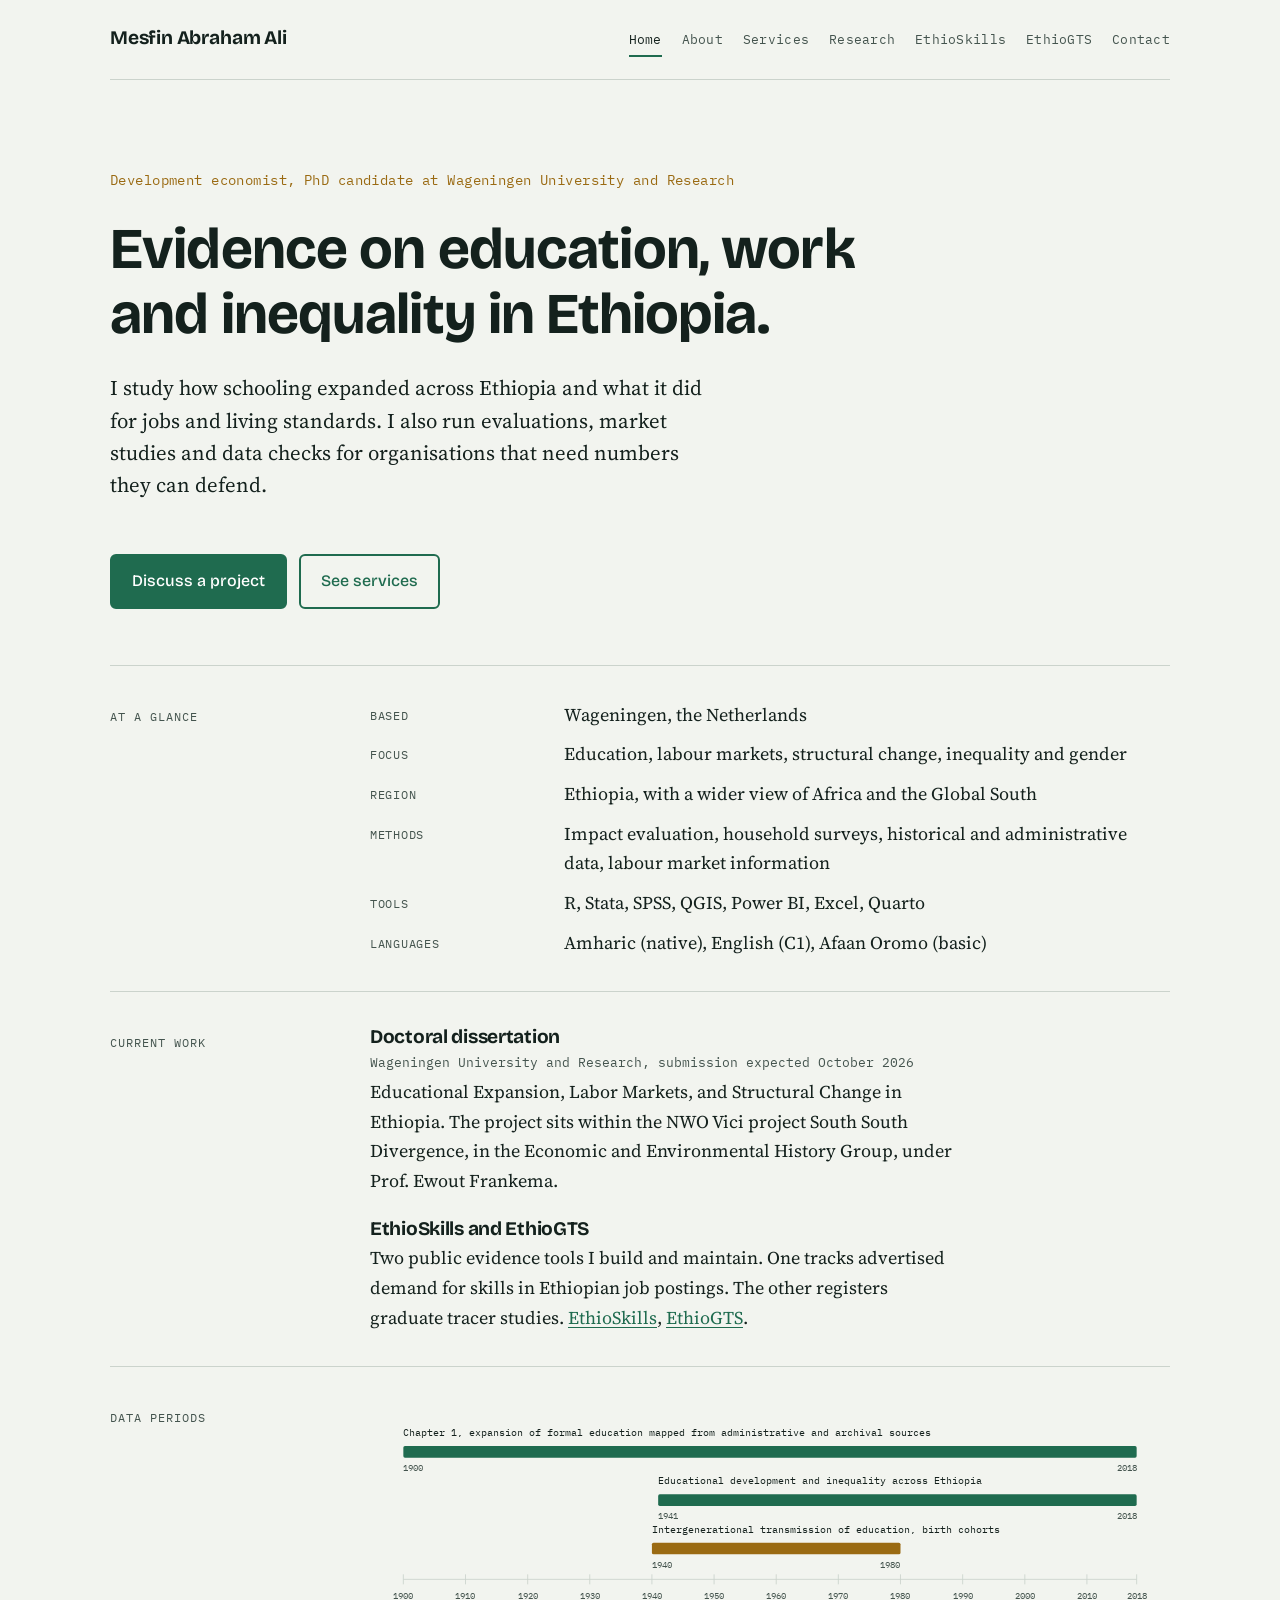
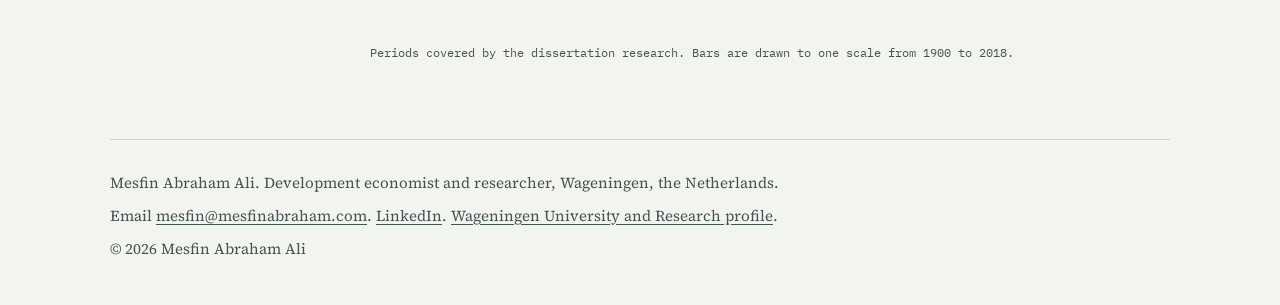
==== index.html @ f82c8177 "Add files via upload" ====
<!doctype html><html lang="en"><head><meta charset="utf-8"><meta name="viewport" content="width=device-width, initial-scale=1"><title>Mesfin Abraham Ali, development economist</title><meta name="description" content="Development economist and PhD candidate at Wageningen University and Research. Research and consultancy on education, labour markets, inequality and gender in Ethiopia and the wider Global South."><link rel="canonical" href="https://mesfinabraham.com/"><meta property="og:type" content="website"><meta property="og:title" content="Mesfin Abraham Ali, development economist"><meta property="og:description" content="Development economist and PhD candidate at Wageningen University and Research. Research and consultancy on education, labour markets, inequality and gender in Ethiopia and the wider Global South."><meta property="og:url" content="https://mesfinabraham.com/"><meta name="theme-color" content="#1F6B4F"><link rel="icon" href="data:image/svg+xml,%3Csvg xmlns='http://www.w3.org/2000/svg' viewBox='0 0 64 64'%3E%3Crect width='64' height='64' rx='12' fill='%231F6B4F'/%3E%3Ctext x='32' y='42' font-family='Georgia,serif' font-size='30' font-weight='700' text-anchor='middle' fill='white'%3EMA%3C/text%3E%3C/svg%3E"><link rel="preconnect" href="https://fonts.googleapis.com"><link rel="preconnect" href="https://fonts.gstatic.com" crossorigin><link rel="stylesheet" href="https://fonts.googleapis.com/css2?family=Bricolage+Grotesque:opsz,wght@12..96,500;12..96,700&family=IBM+Plex+Mono:wght@400;500&family=Source+Serif+4:ital,opsz,wght@0,8..60,400;0,8..60,600;1,8..60,400&display=swap"><link rel="stylesheet" href="styles.css"><script type="application/ld+json">{
"@context": "https://schema.org",
"@type": "Person",
"name": "Mesfin Abraham Ali",
"url": "https://mesfinabraham.com",
"email": "mesfin@mesfinabraham.com",
"jobTitle": "Development economist and researcher",
"affiliation": {
"@type": "CollegeOrUniversity",
"name": "Wageningen University and Research"
},
"knowsAbout": [
"Development economics",
"Economic history",
"Education policy",
"Labour markets",
"Inequality",
"Ethiopia"
],
"knowsLanguage": [
"Amharic",
"English",
"Afaan Oromo"
],
"sameAs": [
"https://www.linkedin.com/in/mesfin-abraham-2517b553",
"https://www.wur.nl/en/persons/ma-mesfin-ali-ma"
]
}</script></head><body><a class="skip" href="#main">Skip to content</a><div class="wrap"><header class="site"><a class="brand" href="index.html">Mesfin Abraham Ali</a><nav class="main" aria-label="Main"><a href="index.html" aria-current="page">Home</a><a href="about.html">About</a><a href="services.html">Services</a><a href="research.html">Research</a><a href="ethioskills.html">EthioSkills</a><a href="ethiogts.html">EthioGTS</a><a href="contact.html">Contact</a></nav></header><main id="main"><section class="hero"><div class="role">Development economist, PhD candidate at Wageningen University and Research</div>
<h1>Evidence on education, work and inequality in Ethiopia.</h1>
<p class="lead">I study how schooling expanded across Ethiopia and what it did for jobs and living standards. I also run evaluations, market studies and data checks for organisations that need numbers they can defend.</p>
<div class="actions"><a class="btn primary" href="mailto:mesfin@mesfinabraham.com">Discuss a project</a><a class="btn ghost" href="services.html">See services</a></div></section>
<section class="row"><div class="label">At a glance</div><div class="stack"><dl class="facts"><dt>Based</dt><dd>Wageningen, the Netherlands</dd><dt>Focus</dt><dd>Education, labour markets, structural change, inequality and gender</dd><dt>Region</dt><dd>Ethiopia, with a wider view of Africa and the Global South</dd><dt>Methods</dt><dd>Impact evaluation, household surveys, historical and administrative data, labour market information</dd><dt>Tools</dt><dd>R, Stata, SPSS, QGIS, Power BI, Excel, Quarto</dd><dt>Languages</dt><dd>Amharic (native), English (C1), Afaan Oromo (basic)</dd></dl></div></section>
<section class="row"><div class="label">Current work</div><div class="stack"><div class="item"><h3>Doctoral dissertation</h3><div class="meta">Wageningen University and Research, submission expected October 2026</div><p>Educational Expansion, Labor Markets, and Structural Change in Ethiopia. The project sits within the NWO Vici project South South Divergence, in the Economic and Environmental History Group, under Prof. Ewout Frankema.</p></div>
<div class="item"><h3>EthioSkills and EthioGTS</h3><p>Two public evidence tools I build and maintain. One tracks advertised demand for skills in Ethiopian job postings. The other registers graduate tracer studies. <a href="ethioskills.html">EthioSkills</a>, <a href="ethiogts.html">EthioGTS</a>.</p></div></div></section>
<section class="row"><div class="label">Data periods</div><div class="stack"><div class="tl-wrap"><svg class="timeline" viewBox="0 0 960 250" role="img" aria-labelledby="tl-t tl-d"><title id="tl-t">Periods covered by the dissertation research, 1900 to 2018</title><desc id="tl-d">Three horizontal bars on a scale from 1900 to 2018. The first covers 1900 to 2018, the second 1941 to 2018 and the third birth cohorts from 1940 to 1980.</desc><text class="cap" x="40.0" y="42">Chapter 1, expansion of formal education mapped from administrative and archival sources</text><rect class="bar" x="40.0" y="54" width="880.0" height="14" rx="2"/><text x="40.0" y="84">1900</text><text x="920.0" y="84" text-anchor="end">2018</text><text class="cap" x="345.8" y="100">Educational development and inequality across Ethiopia</text><rect class="bar" x="345.8" y="112" width="574.2" height="14" rx="2"/><text x="345.8" y="142">1941</text><text x="920.0" y="142" text-anchor="end">2018</text><text class="cap" x="338.3" y="158">Intergenerational transmission of education, birth cohorts</text><rect class="bar2" x="338.3" y="170" width="298.3" height="14" rx="2"/><text x="338.3" y="200">1940</text><text x="636.6" y="200" text-anchor="end">1980</text><line class="axis" x1="40" y1="214" x2="920" y2="214"/><line class="axis" x1="40.0" y1="208" x2="40.0" y2="220"/><text x="40.0" y="238" text-anchor="middle">1900</text><line class="axis" x1="114.6" y1="208" x2="114.6" y2="220"/><text x="114.6" y="238" text-anchor="middle">1910</text><line class="axis" x1="189.2" y1="208" x2="189.2" y2="220"/><text x="189.2" y="238" text-anchor="middle">1920</text><line class="axis" x1="263.7" y1="208" x2="263.7" y2="220"/><text x="263.7" y="238" text-anchor="middle">1930</text><line class="axis" x1="338.3" y1="208" x2="338.3" y2="220"/><text x="338.3" y="238" text-anchor="middle">1940</text><line class="axis" x1="412.9" y1="208" x2="412.9" y2="220"/><text x="412.9" y="238" text-anchor="middle">1950</text><line class="axis" x1="487.5" y1="208" x2="487.5" y2="220"/><text x="487.5" y="238" text-anchor="middle">1960</text><line class="axis" x1="562.0" y1="208" x2="562.0" y2="220"/><text x="562.0" y="238" text-anchor="middle">1970</text><line class="axis" x1="636.6" y1="208" x2="636.6" y2="220"/><text x="636.6" y="238" text-anchor="middle">1980</text><line class="axis" x1="711.2" y1="208" x2="711.2" y2="220"/><text x="711.2" y="238" text-anchor="middle">1990</text><line class="axis" x1="785.8" y1="208" x2="785.8" y2="220"/><text x="785.8" y="238" text-anchor="middle">2000</text><line class="axis" x1="860.3" y1="208" x2="860.3" y2="220"/><text x="860.3" y="238" text-anchor="middle">2010</text><line class="axis" x1="920.0" y1="208" x2="920.0" y2="220"/><text x="920.0" y="238" text-anchor="middle">2018</text></svg></div><p class="figcap">Periods covered by the dissertation research. Bars are drawn to one scale from 1900 to 2018.</p></div></section>
</main><footer class="site"><div>Mesfin Abraham Ali. Development economist and researcher, Wageningen, the Netherlands.</div><div>Email <a href="mailto:mesfin@mesfinabraham.com">mesfin@mesfinabraham.com</a>. <a href="https://www.linkedin.com/in/mesfin-abraham-2517b553">LinkedIn</a>. <a href="https://www.wur.nl/en/persons/ma-mesfin-ali-ma">Wageningen University and Research profile</a>.</div><div>&copy; 2026 Mesfin Abraham Ali</div></footer></div></body></html>
---- styles.css ----
/* Layout concept, a left aligned ledger. Each section is a ruled row, a small mono label on the left and the content on the right.
   Palette, ink green on cool paper, with one ochre accent kept for figures. Type, Bricolage Grotesque for headings, Source Serif 4 for reading, IBM Plex Mono for labels. */
:root {
  --paper:#F2F4EF; --raised:#FFFFFF; --ink:#14211D; --ink-soft:#44544E; --rule:#CBD3CC;
  --accent:#1F6B4F; --accent-ink:#FFFFFF; --ochre:#9A6A12; --tint:#E3EAE3;
  --display:"Bricolage Grotesque","Segoe UI",system-ui,sans-serif;
  --body:"Source Serif 4",Georgia,"Times New Roman",serif;
  --mono:"IBM Plex Mono",ui-monospace,Menlo,Consolas,monospace;
}
@media (prefers-color-scheme: dark) { :root:not([data-theme="light"]) {
  --paper:#0F1916; --raised:#16231F; --ink:#E7EDE8; --ink-soft:#A8B7AF; --rule:#2B3B35;
  --accent:#6FCF9F; --accent-ink:#0F1916; --ochre:#E0A94A; --tint:#1B2A25; color-scheme: dark; } }
:root[data-theme="dark"] {
  --paper:#0F1916; --raised:#16231F; --ink:#E7EDE8; --ink-soft:#A8B7AF; --rule:#2B3B35;
  --accent:#6FCF9F; --accent-ink:#0F1916; --ochre:#E0A94A; --tint:#1B2A25; color-scheme: dark; }
* { box-sizing:border-box; }
html { scroll-behavior:smooth; }
body { margin:0; background:var(--paper); color:var(--ink); font-family:var(--body); font-size:1.125rem; line-height:1.65; padding-inline:clamp(16px,4vw,40px); }
a { color:var(--accent); text-underline-offset:3px; }
a:hover { text-decoration-thickness:2px; }
:focus-visible { outline:3px solid var(--ochre); outline-offset:3px; border-radius:2px; }
.wrap { max-width:1060px; margin-inline:auto; }
.skip { position:absolute; left:-9999px; top:8px; background:var(--accent); color:var(--accent-ink); padding:8px 12px; z-index:10; }
.skip:focus { left:8px; }
header.site { display:flex; flex-wrap:wrap; align-items:baseline; justify-content:space-between; gap:10px 28px; padding-block:22px; border-bottom:1px solid var(--rule); }
.brand { font-family:var(--display); font-weight:700; font-size:1.2rem; color:var(--ink); text-decoration:none; letter-spacing:-0.01em; }
nav.main { display:flex; flex-wrap:wrap; gap:6px 20px; font-family:var(--mono); font-size:.82rem; letter-spacing:.02em; }
nav.main a { color:var(--ink-soft); text-decoration:none; padding-block:4px; border-bottom:2px solid transparent; }
nav.main a:hover { color:var(--ink); border-bottom-color:var(--rule); }
nav.main a[aria-current="page"] { color:var(--ink); border-bottom-color:var(--accent); }
h1,h2,h3 { font-family:var(--display); line-height:1.12; letter-spacing:-0.015em; text-wrap:balance; margin:0; }
h1 { font-size:clamp(2.1rem,5.2vw,3.6rem); font-weight:700; }
h2 { font-size:clamp(1.5rem,3vw,2rem); font-weight:700; }
h3 { font-size:1.2rem; font-weight:700; }
p { margin:0 0 1em; max-width:66ch; }
.lead { font-size:1.3rem; line-height:1.55; color:var(--ink); max-width:60ch; }
.label { font-family:var(--mono); font-size:.78rem; letter-spacing:.08em; text-transform:uppercase; color:var(--ink-soft); }
.hero { padding-block:clamp(40px,8vw,88px) clamp(32px,6vw,56px); display:grid; gap:26px; }
.hero .role { font-family:var(--mono); font-size:.9rem; color:var(--ochre); letter-spacing:.03em; }
.actions { display:flex; flex-wrap:wrap; gap:12px; margin-top:6px; }
.btn { display:inline-block; font-family:var(--display); font-weight:500; font-size:1rem; padding:12px 20px; border-radius:6px; text-decoration:none; border:2px solid var(--accent); }
.btn.primary { background:var(--accent); color:var(--accent-ink); }
.btn.ghost { color:var(--accent); background:transparent; }
.btn:hover { filter:brightness(1.08); }
.row { display:grid; grid-template-columns:minmax(0,220px) minmax(0,1fr); gap:12px 40px; padding-block:34px; border-top:1px solid var(--rule); }
.row > .label { padding-top:6px; }
.row h2 { margin-bottom:14px; }
.stack { display:grid; gap:22px; min-width:0; }
.item { display:grid; gap:4px; min-width:0; }
.item h3 { margin:0; }
.item .meta { font-family:var(--mono); font-size:.8rem; color:var(--ink-soft); }
.item p { margin:0; }
.facts { display:grid; grid-template-columns:minmax(0,170px) minmax(0,1fr); gap:10px 24px; margin:0; }
.facts dt { font-family:var(--mono); font-size:.78rem; letter-spacing:.06em; text-transform:uppercase; color:var(--ink-soft); padding-top:5px; }
.facts dd { margin:0; }
.panel { background:var(--raised); border:1px solid var(--rule); border-radius:10px; padding:22px 24px; }
.figure { color:var(--ochre); font-family:var(--display); font-weight:700; }
.timeline { width:100%; min-width:640px; height:auto; display:block; }
.tl-wrap { overflow-x:auto; }
.timeline text { font-family:var(--mono); font-size:11px; fill:var(--ink-soft); }
.timeline .cap { fill:var(--ink); font-size:12px; }
.timeline .bar { fill:var(--accent); }
.timeline .bar2 { fill:var(--ochre); }
.timeline .axis { stroke:var(--rule); stroke-width:1; }
.figcap { font-family:var(--mono); font-size:.78rem; color:var(--ink-soft); margin-top:10px; max-width:none; }
ul.plain { margin:0 0 1em; padding-left:1.15em; max-width:66ch; }
ul.plain li { margin-bottom:.4em; }
.note { font-size:.98rem; color:var(--ink-soft); }
footer.site { margin-top:30px; padding-block:30px 44px; border-top:1px solid var(--rule); display:grid; gap:8px; font-size:.95rem; color:var(--ink-soft); }
footer.site a { color:var(--ink-soft); }
.table-scroll { overflow-x:auto; }
table { border-collapse:collapse; width:100%; font-size:1rem; }
th,td { text-align:left; padding:9px 12px 9px 0; border-bottom:1px solid var(--rule); vertical-align:top; }
th { font-family:var(--mono); font-size:.76rem; letter-spacing:.06em; text-transform:uppercase; color:var(--ink-soft); font-weight:500; }
@media (max-width:720px) {
  body { font-size:1.05rem; }
  .row { grid-template-columns:minmax(0,1fr); padding-block:28px; }
  .facts { grid-template-columns:minmax(0,1fr); gap:2px; }
  .facts dd { margin-bottom:12px; }
}
@media (prefers-reduced-motion: reduce) { html { scroll-behavior:auto; } }
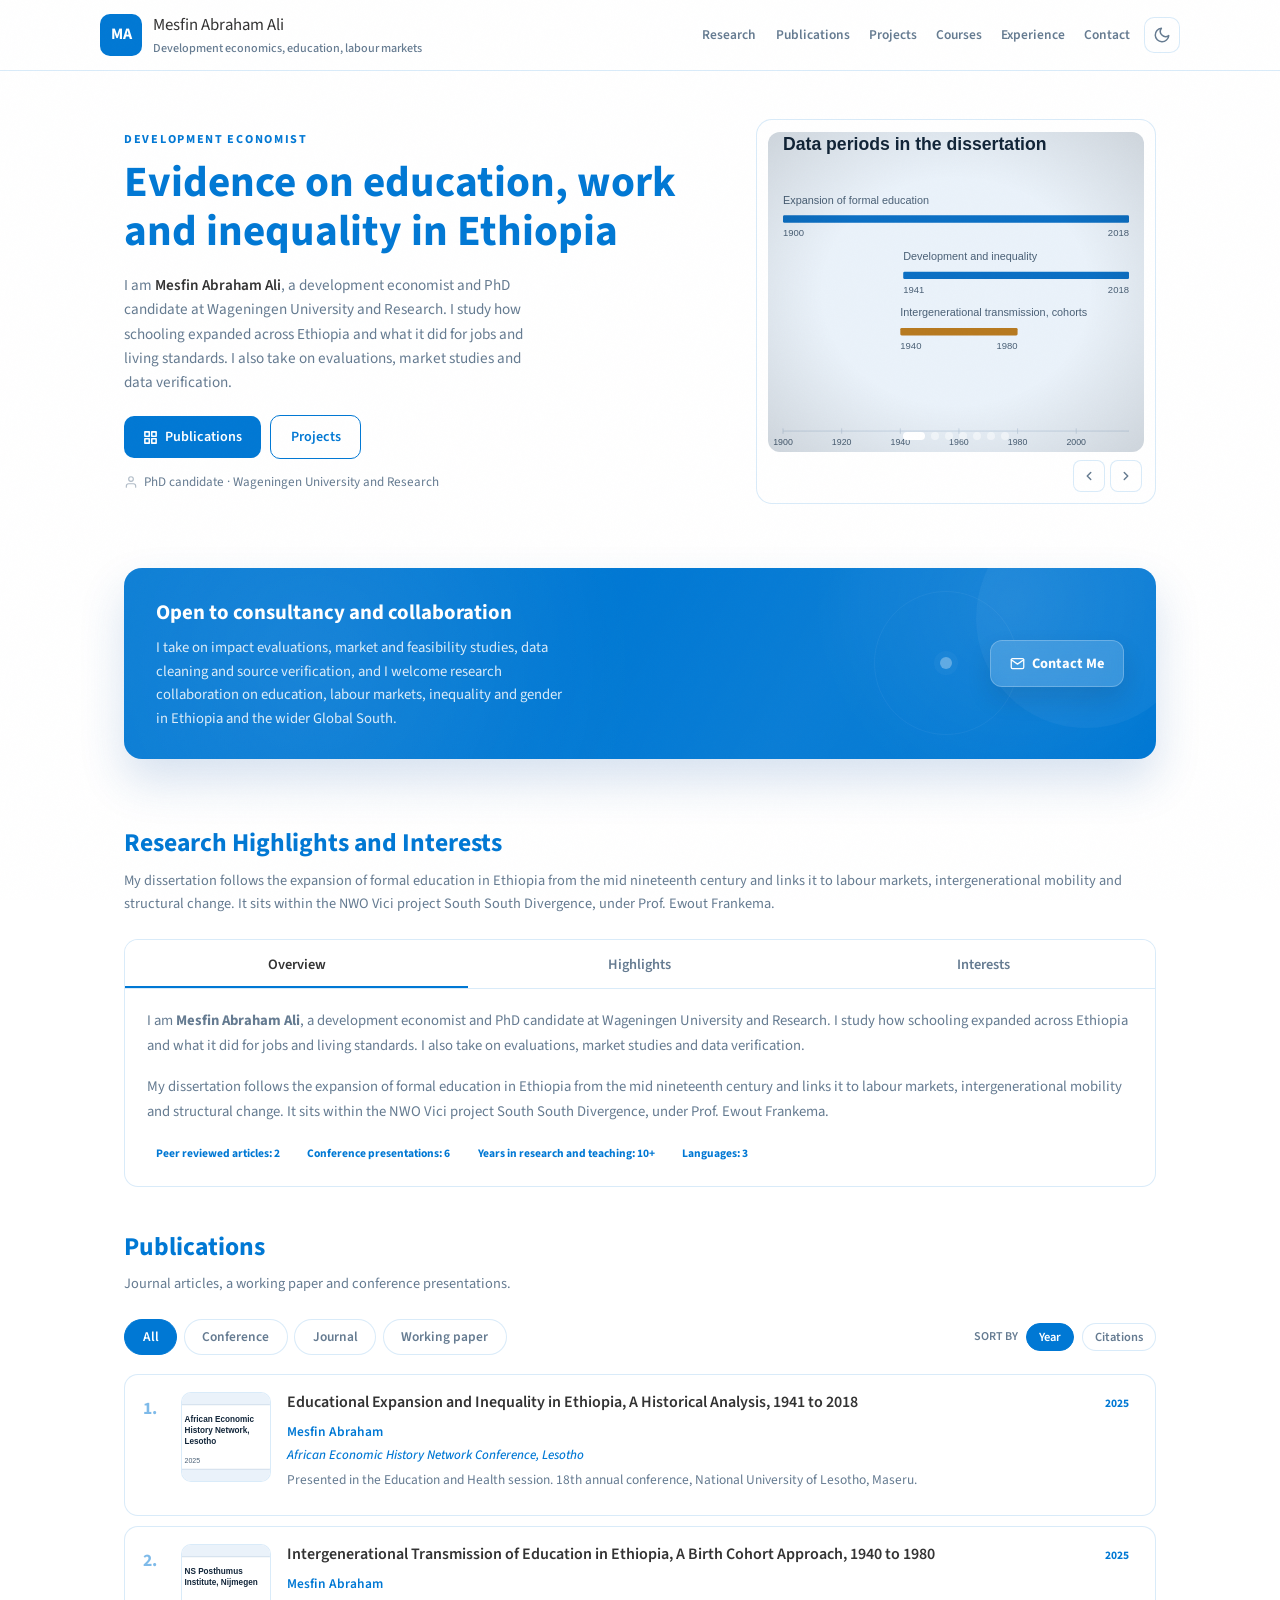
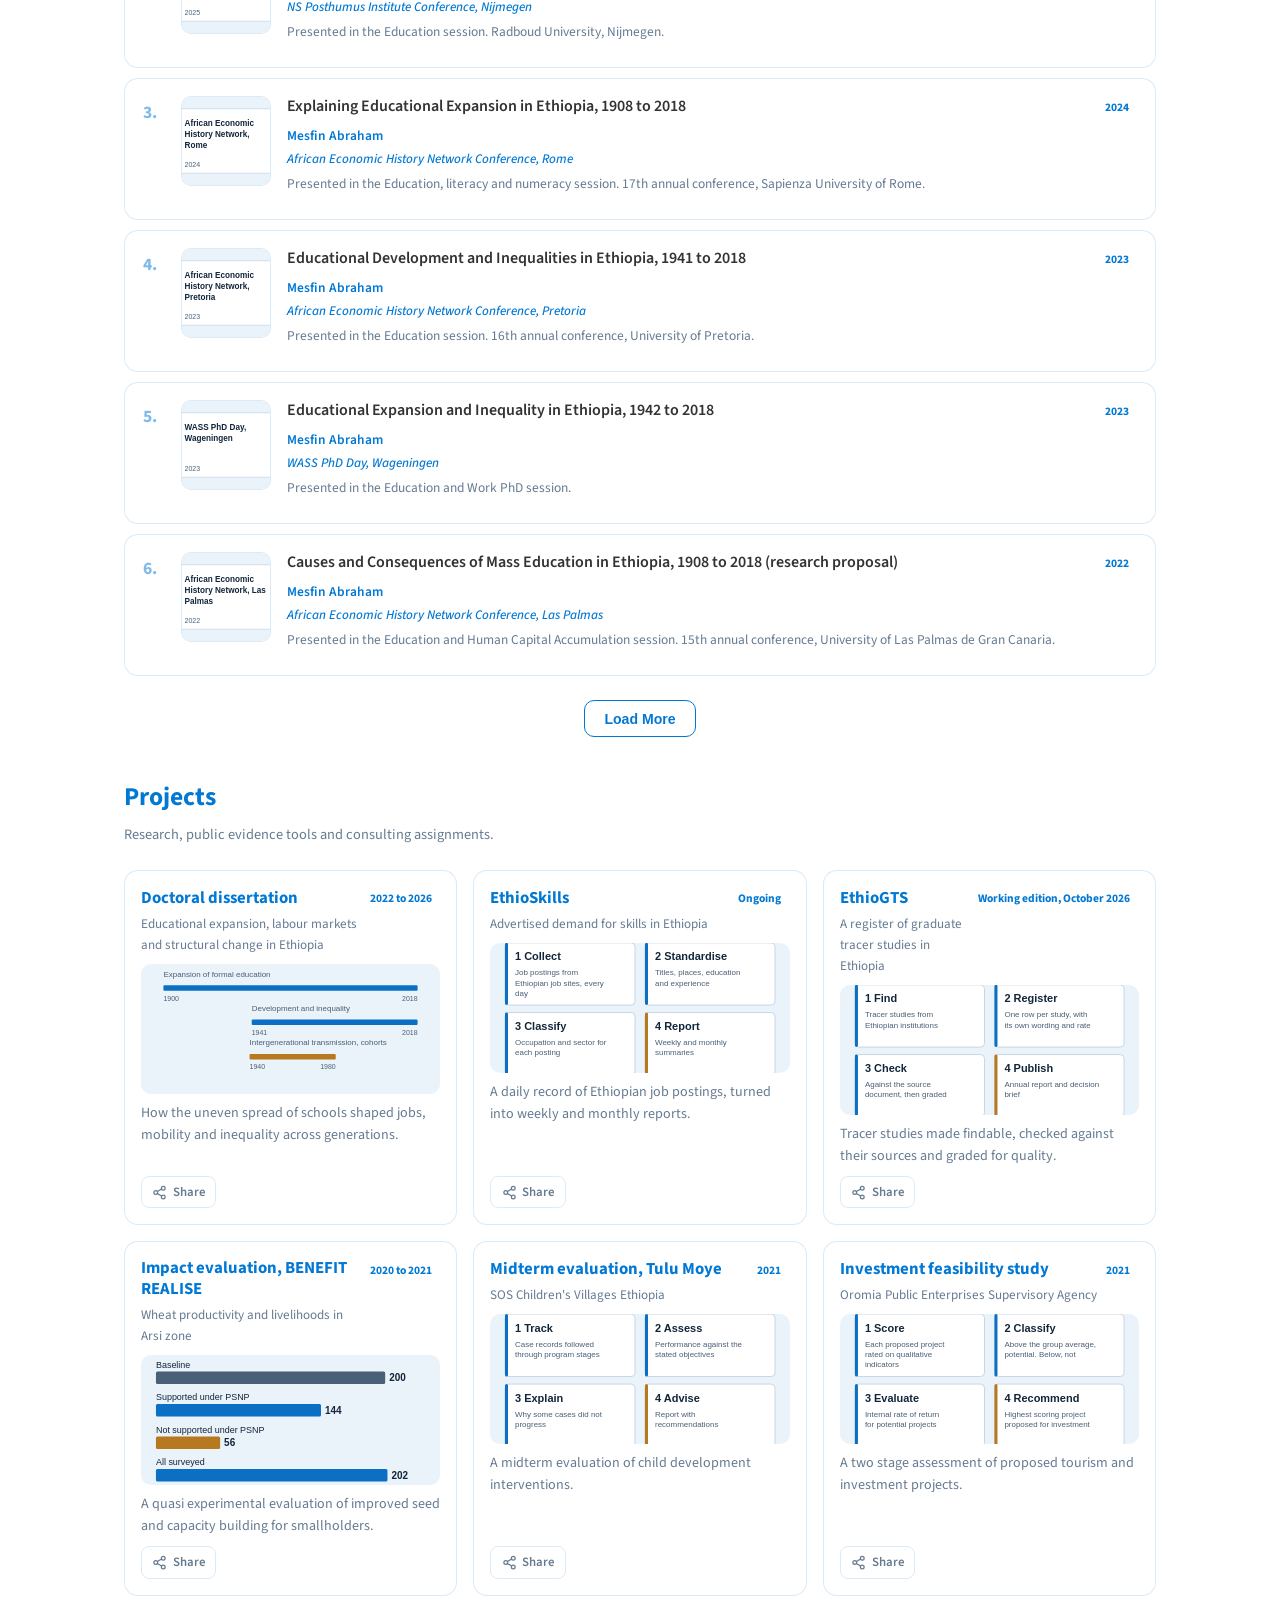
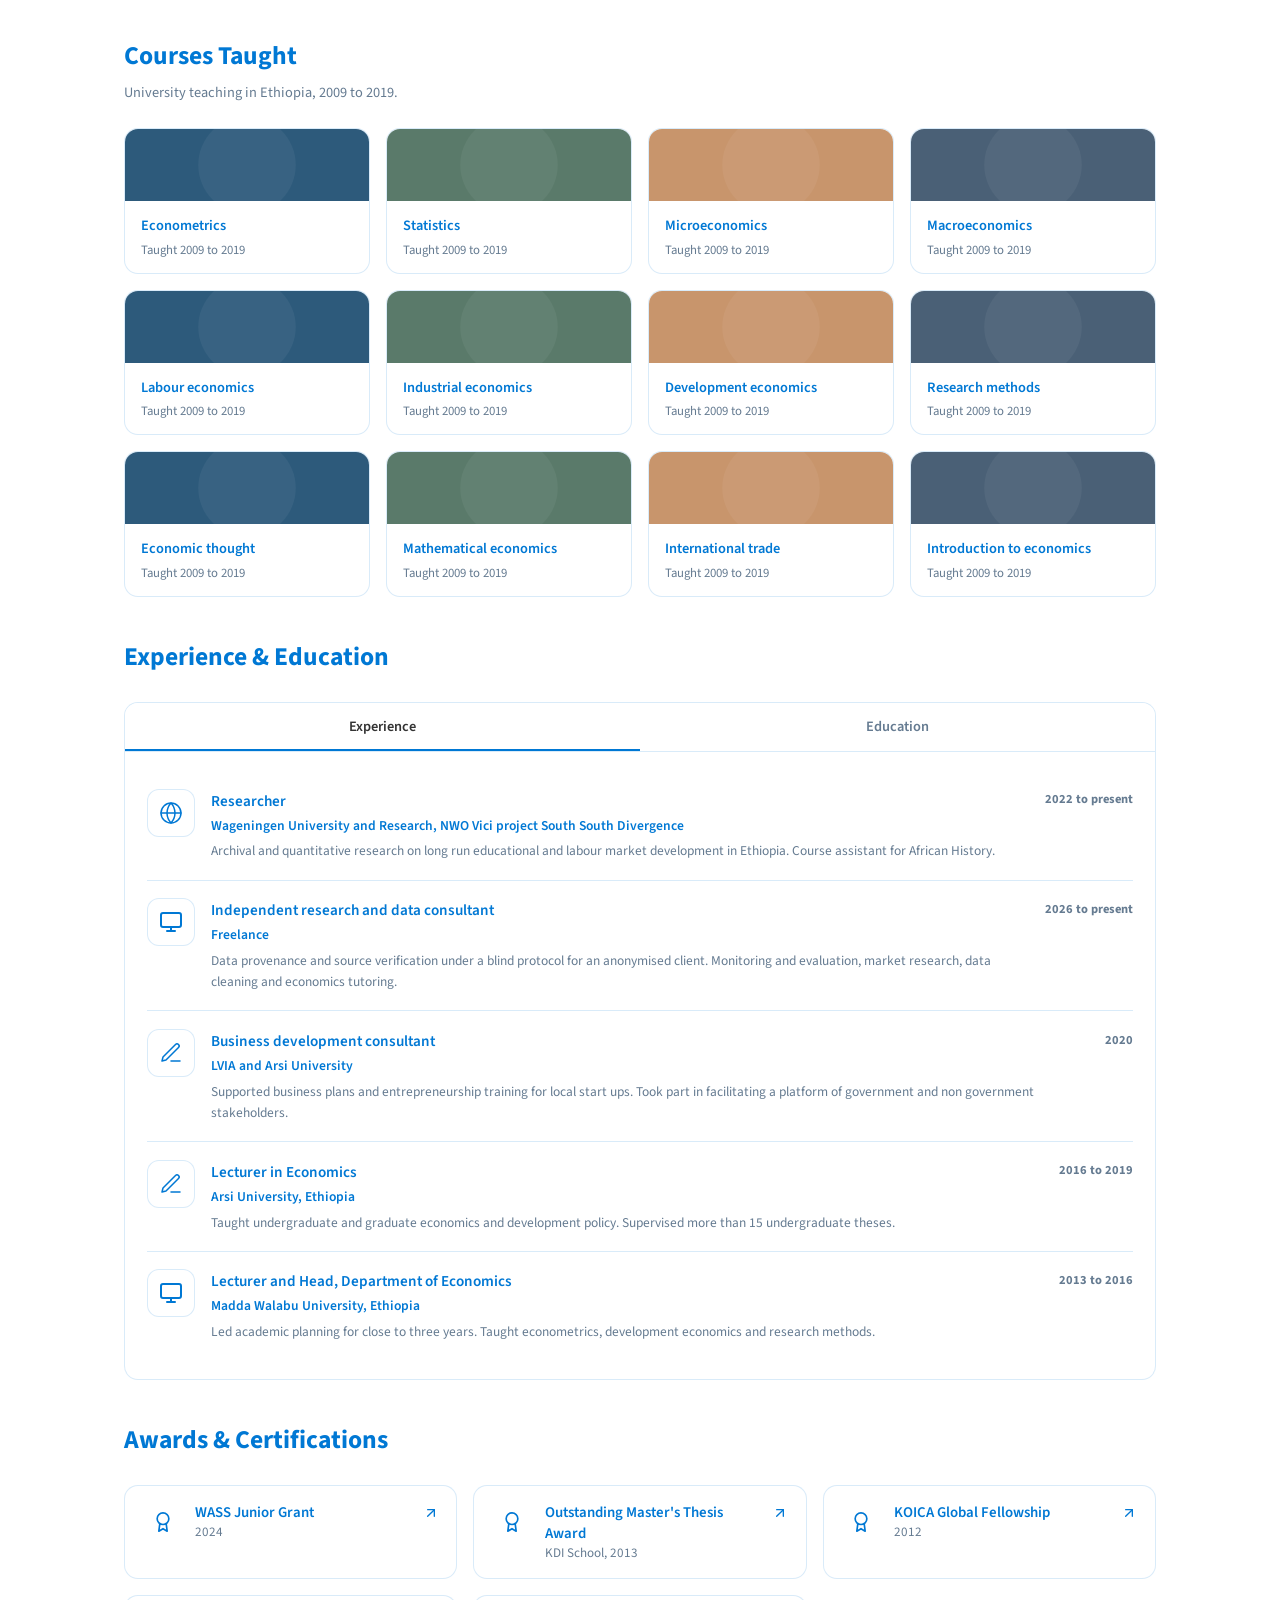
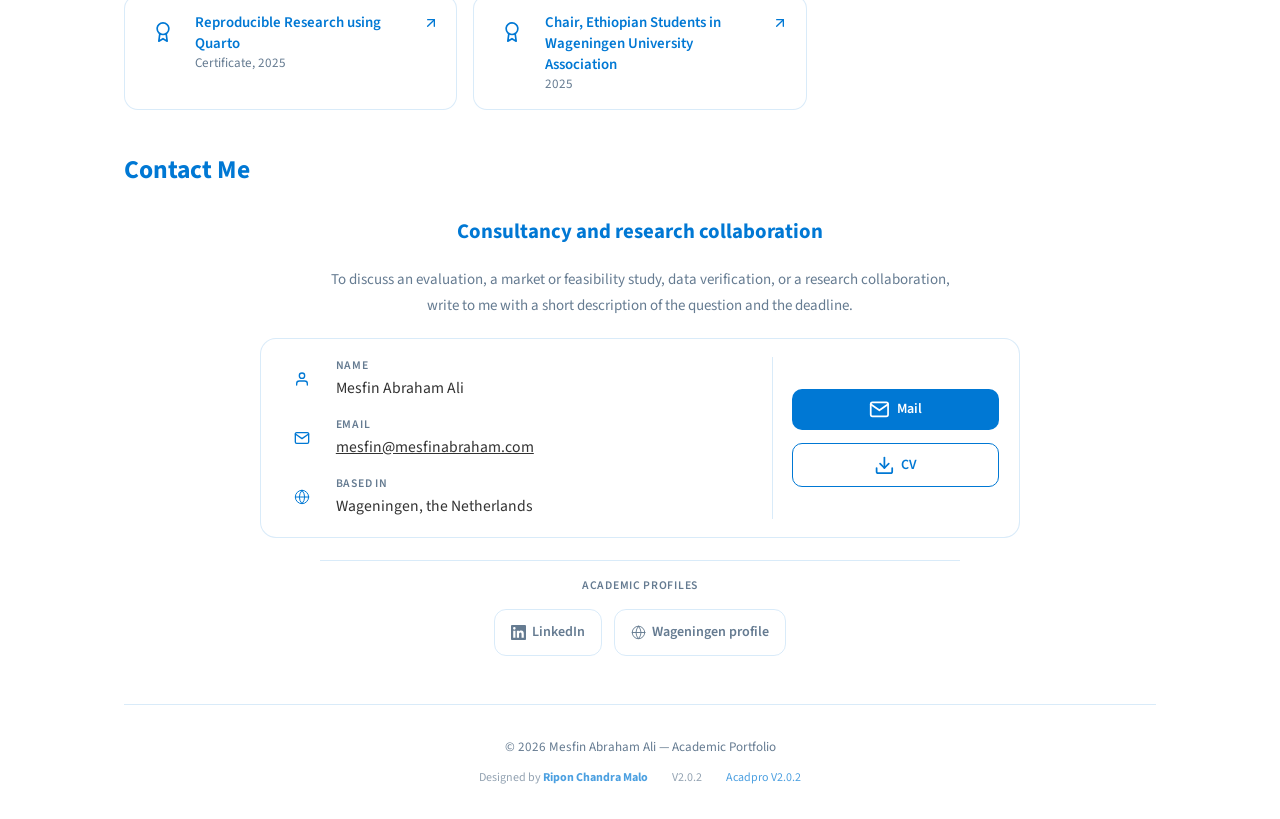
==== commit b5e43e37: "Add files via upload" ====
--- a/index.html
+++ b/index.html
@@ -1,37 +1,1033 @@
-<!doctype html><html lang="en"><head><meta charset="utf-8"><meta name="viewport" content="width=device-width, initial-scale=1"><title>Mesfin Abraham Ali, development economist</title><meta name="description" content="Development economist and PhD candidate at Wageningen University and Research. Research and consultancy on education, labour markets, inequality and gender in Ethiopia and the wider Global South."><link rel="canonical" href="https://mesfinabraham.com/"><meta property="og:type" content="website"><meta property="og:title" content="Mesfin Abraham Ali, development economist"><meta property="og:description" content="Development economist and PhD candidate at Wageningen University and Research. Research and consultancy on education, labour markets, inequality and gender in Ethiopia and the wider Global South."><meta property="og:url" content="https://mesfinabraham.com/"><meta name="theme-color" content="#1F6B4F"><link rel="icon" href="data:image/svg+xml,%3Csvg xmlns='http://www.w3.org/2000/svg' viewBox='0 0 64 64'%3E%3Crect width='64' height='64' rx='12' fill='%231F6B4F'/%3E%3Ctext x='32' y='42' font-family='Georgia,serif' font-size='30' font-weight='700' text-anchor='middle' fill='white'%3EMA%3C/text%3E%3C/svg%3E"><link rel="preconnect" href="https://fonts.googleapis.com"><link rel="preconnect" href="https://fonts.gstatic.com" crossorigin><link rel="stylesheet" href="https://fonts.googleapis.com/css2?family=Bricolage+Grotesque:opsz,wght@12..96,500;12..96,700&family=IBM+Plex+Mono:wght@400;500&family=Source+Serif+4:ital,opsz,wght@0,8..60,400;0,8..60,600;1,8..60,400&display=swap"><link rel="stylesheet" href="styles.css"><script type="application/ld+json">{
-"@context": "https://schema.org",
-"@type": "Person",
-"name": "Mesfin Abraham Ali",
-"url": "https://mesfinabraham.com",
-"email": "mesfin@mesfinabraham.com",
-"jobTitle": "Development economist and researcher",
-"affiliation": {
-"@type": "CollegeOrUniversity",
-"name": "Wageningen University and Research"
-},
-"knowsAbout": [
-"Development economics",
-"Economic history",
-"Education policy",
-"Labour markets",
-"Inequality",
-"Ethiopia"
-],
-"knowsLanguage": [
-"Amharic",
-"English",
-"Afaan Oromo"
-],
-"sameAs": [
-"https://www.linkedin.com/in/mesfin-abraham-2517b553",
-"https://www.wur.nl/en/persons/ma-mesfin-ali-ma"
-]
-}</script></head><body><a class="skip" href="#main">Skip to content</a><div class="wrap"><header class="site"><a class="brand" href="index.html">Mesfin Abraham Ali</a><nav class="main" aria-label="Main"><a href="index.html" aria-current="page">Home</a><a href="about.html">About</a><a href="services.html">Services</a><a href="research.html">Research</a><a href="ethioskills.html">EthioSkills</a><a href="ethiogts.html">EthioGTS</a><a href="contact.html">Contact</a></nav></header><main id="main"><section class="hero"><div class="role">Development economist, PhD candidate at Wageningen University and Research</div>
-<h1>Evidence on education, work and inequality in Ethiopia.</h1>
-<p class="lead">I study how schooling expanded across Ethiopia and what it did for jobs and living standards. I also run evaluations, market studies and data checks for organisations that need numbers they can defend.</p>
-<div class="actions"><a class="btn primary" href="mailto:mesfin@mesfinabraham.com">Discuss a project</a><a class="btn ghost" href="services.html">See services</a></div></section>
-<section class="row"><div class="label">At a glance</div><div class="stack"><dl class="facts"><dt>Based</dt><dd>Wageningen, the Netherlands</dd><dt>Focus</dt><dd>Education, labour markets, structural change, inequality and gender</dd><dt>Region</dt><dd>Ethiopia, with a wider view of Africa and the Global South</dd><dt>Methods</dt><dd>Impact evaluation, household surveys, historical and administrative data, labour market information</dd><dt>Tools</dt><dd>R, Stata, SPSS, QGIS, Power BI, Excel, Quarto</dd><dt>Languages</dt><dd>Amharic (native), English (C1), Afaan Oromo (basic)</dd></dl></div></section>
-<section class="row"><div class="label">Current work</div><div class="stack"><div class="item"><h3>Doctoral dissertation</h3><div class="meta">Wageningen University and Research, submission expected October 2026</div><p>Educational Expansion, Labor Markets, and Structural Change in Ethiopia. The project sits within the NWO Vici project South South Divergence, in the Economic and Environmental History Group, under Prof. Ewout Frankema.</p></div>
-<div class="item"><h3>EthioSkills and EthioGTS</h3><p>Two public evidence tools I build and maintain. One tracks advertised demand for skills in Ethiopian job postings. The other registers graduate tracer studies. <a href="ethioskills.html">EthioSkills</a>, <a href="ethiogts.html">EthioGTS</a>.</p></div></div></section>
-<section class="row"><div class="label">Data periods</div><div class="stack"><div class="tl-wrap"><svg class="timeline" viewBox="0 0 960 250" role="img" aria-labelledby="tl-t tl-d"><title id="tl-t">Periods covered by the dissertation research, 1900 to 2018</title><desc id="tl-d">Three horizontal bars on a scale from 1900 to 2018. The first covers 1900 to 2018, the second 1941 to 2018 and the third birth cohorts from 1940 to 1980.</desc><text class="cap" x="40.0" y="42">Chapter 1, expansion of formal education mapped from administrative and archival sources</text><rect class="bar" x="40.0" y="54" width="880.0" height="14" rx="2"/><text x="40.0" y="84">1900</text><text x="920.0" y="84" text-anchor="end">2018</text><text class="cap" x="345.8" y="100">Educational development and inequality across Ethiopia</text><rect class="bar" x="345.8" y="112" width="574.2" height="14" rx="2"/><text x="345.8" y="142">1941</text><text x="920.0" y="142" text-anchor="end">2018</text><text class="cap" x="338.3" y="158">Intergenerational transmission of education, birth cohorts</text><rect class="bar2" x="338.3" y="170" width="298.3" height="14" rx="2"/><text x="338.3" y="200">1940</text><text x="636.6" y="200" text-anchor="end">1980</text><line class="axis" x1="40" y1="214" x2="920" y2="214"/><line class="axis" x1="40.0" y1="208" x2="40.0" y2="220"/><text x="40.0" y="238" text-anchor="middle">1900</text><line class="axis" x1="114.6" y1="208" x2="114.6" y2="220"/><text x="114.6" y="238" text-anchor="middle">1910</text><line class="axis" x1="189.2" y1="208" x2="189.2" y2="220"/><text x="189.2" y="238" text-anchor="middle">1920</text><line class="axis" x1="263.7" y1="208" x2="263.7" y2="220"/><text x="263.7" y="238" text-anchor="middle">1930</text><line class="axis" x1="338.3" y1="208" x2="338.3" y2="220"/><text x="338.3" y="238" text-anchor="middle">1940</text><line class="axis" x1="412.9" y1="208" x2="412.9" y2="220"/><text x="412.9" y="238" text-anchor="middle">1950</text><line class="axis" x1="487.5" y1="208" x2="487.5" y2="220"/><text x="487.5" y="238" text-anchor="middle">1960</text><line class="axis" x1="562.0" y1="208" x2="562.0" y2="220"/><text x="562.0" y="238" text-anchor="middle">1970</text><line class="axis" x1="636.6" y1="208" x2="636.6" y2="220"/><text x="636.6" y="238" text-anchor="middle">1980</text><line class="axis" x1="711.2" y1="208" x2="711.2" y2="220"/><text x="711.2" y="238" text-anchor="middle">1990</text><line class="axis" x1="785.8" y1="208" x2="785.8" y2="220"/><text x="785.8" y="238" text-anchor="middle">2000</text><line class="axis" x1="860.3" y1="208" x2="860.3" y2="220"/><text x="860.3" y="238" text-anchor="middle">2010</text><line class="axis" x1="920.0" y1="208" x2="920.0" y2="220"/><text x="920.0" y="238" text-anchor="middle">2018</text></svg></div><p class="figcap">Periods covered by the dissertation research. Bars are drawn to one scale from 1900 to 2018.</p></div></section>
-</main><footer class="site"><div>Mesfin Abraham Ali. Development economist and researcher, Wageningen, the Netherlands.</div><div>Email <a href="mailto:mesfin@mesfinabraham.com">mesfin@mesfinabraham.com</a>. <a href="https://www.linkedin.com/in/mesfin-abraham-2517b553">LinkedIn</a>. <a href="https://www.wur.nl/en/persons/ma-mesfin-ali-ma">Wageningen University and Research profile</a>.</div><div>&copy; 2026 Mesfin Abraham Ali</div></footer></div></body></html>+<!doctype html>
+<!--
+  Copyright © Ripon Chandra Malo
+  Version: V2.0.0
+
+  Licensed under the MIT License.
+-->
+<html lang="en">
+<head>
+<meta charset="utf-8" />
+<meta name="viewport" content="width=device-width,initial-scale=1" />
+<title>Mesfin Abraham Ali, development economist</title>
+<meta name="description" content="Development economist and PhD candidate at Wageningen University and Research. Research and consultancy on education, labour markets, inequality and gender in Ethiopia.">
+<link rel="canonical" href="https://mesfinabraham.com/">
+<meta property="og:title" content="Mesfin Abraham Ali, development economist">
+<meta property="og:description" content="Research and consultancy on education, labour markets, inequality and gender in Ethiopia.">
+<meta property="og:url" content="https://mesfinabraham.com/">
+<meta name="author" content="Mesfin Abraham Ali">
+<meta name="template-author" content="Ripon Chandra Malo, Acadpro">
+<meta name="version" content="V2.0.0">
+<meta name="copyright" content="© Ripon Chandra Malo. Licensed under the MIT License.">
+<link rel="preconnect" href="https://fonts.googleapis.com">
+<link rel="preconnect" href="https://fonts.gstatic.com" crossorigin>
+<link href="https://fonts.googleapis.com/css2?family=Playfair+Display:wght@400;600;700&family=Source+Sans+3:ital,wght@0,400;0,500;0,600;0,700;1,400&display=swap" rel="stylesheet">
+<link rel="icon" href="data:image/svg+xml,%3Csvg xmlns='http://www.w3.org/2000/svg' viewBox='0 0 24 24'%3E%3Crect width='24' height='24' rx='6' fill='%231a1a2e'/%3E%3Ctext x='50%25' y='58%25' font-size='11' text-anchor='middle' fill='%23e0c097' font-family='Georgia,serif' font-weight='bold'%3EAR%3C/text%3E%3C/svg%3E">
+<style>
+:root{--bg:#faf9f7;--surface:#f0eeea;--text:#1a1a2e;--muted:#6b6b7b;--accent:#2d5a7b;--accent-warm:#c8956c;--accent-sage:#5a7a6a;--card:#fff;--card-border:rgba(0,0,0,0.06);--glass:rgba(250,249,247,0.88);--radius:14px;--shadow:0 2px 20px rgba(26,26,46,0.06);--shadow-hover:0 14px 44px rgba(26,26,46,0.11);--container:1080px;--serif:'Playfair Display',Georgia,serif;--sans:'Source Sans 3',system-ui,sans-serif;--transition:0.3s cubic-bezier(0.4,0,0.2,1)}
+[data-theme="dark"]{--bg:#0d0d18;--surface:#14142a;--text:#e8e6e1;--muted:#9a99a8;--accent:#7badc8;--accent-warm:#d4a574;--accent-sage:#7dab95;--card:#1a1a2e;--card-border:rgba(255,255,255,0.07);--glass:rgba(13,13,24,0.9);--shadow:0 2px 20px rgba(0,0,0,0.35);--shadow-hover:0 14px 44px rgba(0,0,0,0.45)}
+[data-theme="blue"]{--bg:#ffffff;--surface:#ffffff;--text:#333333;--muted:#657b91;--accent:#0078d4;--accent-warm:#0078d4;--accent-sage:#0078d4;--card:#ffffff;--card-border:rgba(0,120,212,0.15);--glass:rgba(255,255,255,0.95);--shadow:0 0px 0px transparent;--shadow-hover:0 6px 16px rgba(0,120,212,0.12);--serif:var(--sans)}
+[data-theme="blue"] h1, [data-theme="blue"] h2, [data-theme="blue"] h3, [data-theme="blue"] h4 { color: var(--accent); }
+[data-theme="blue"] nav a:hover { background: rgba(0,120,212,0.08); color: var(--accent); }
+[data-theme="blue"] .btn-primary { background: var(--accent); color: #fff; }
+[data-theme="blue"] .btn-outline { color: var(--accent); border-color: var(--accent); }
+[data-theme="blue"] .otw-banner { background: var(--accent); color: #ffffff; }
+[data-theme="blue"] .otw-banner h3, [data-theme="blue"] .otw-banner p, [data-theme="blue"] .otw-banner .otw-cta { color: #ffffff; }
+[data-theme="blue"] .skill-tag { border-color: rgba(0,120,212,0.3); color: var(--accent); }
+[data-theme="blue"] .header { border-bottom: 1px solid rgba(0,120,212,0.15); }
+*,*::before,*::after{box-sizing:border-box;margin:0;padding:0}
+html{scroll-behavior:smooth}
+body{font-family:var(--sans);color:var(--text);background:var(--bg);line-height:1.6;-webkit-font-smoothing:antialiased;font-size:15px}
+body::before{content:'';position:fixed;inset:0;pointer-events:none;z-index:9999;opacity:0.02;background-image:url("data:image/svg+xml,%3Csvg viewBox='0 0 256 256' xmlns='http://www.w3.org/2000/svg'%3E%3Cfilter id='n'%3E%3CfeTurbulence type='fractalNoise' baseFrequency='0.85' numOctaves='4' stitchTiles='stitch'/%3E%3C/filter%3E%3Crect width='100%25' height='100%25' filter='url(%23n)'/%3E%3C/svg%3E");background-size:128px}
+a{color:inherit}img{display:block;max-width:100%}
+.wrap{max-width:var(--container);margin:0 auto;padding:0 1.5rem}
+.header{position:sticky;top:0;z-index:60;backdrop-filter:blur(18px);-webkit-backdrop-filter:blur(18px);background:var(--glass);border-bottom:1px solid var(--card-border)}
+.header-inner{display:flex;align-items:center;gap:1rem;padding:0.75rem 0}
+.brand{display:flex;align-items:center;gap:0.7rem;text-decoration:none;color:inherit}
+.logo{width:42px;height:42px;border-radius:10px;display:grid;place-items:center;background:var(--accent);color:#fff;font-family:var(--sans);font-weight:700;font-size:16px;letter-spacing:-0.5px;flex-shrink:0}
+.brand-text .name{font-family:var(--serif);font-size:1.05rem}
+.brand-text .tagline{font-size:0.76rem;color:var(--muted);font-weight:500}
+nav{margin-left:auto;display:flex;gap:0.1rem;align-items:center;flex-wrap:wrap}
+nav a{color:var(--muted);text-decoration:none;padding:0.4rem 0.55rem;border-radius:8px;font-size:0.84rem;font-weight:600;transition:all var(--transition)}
+nav a:hover{color:var(--text);background:var(--surface)}
+.theme-btn{background:var(--surface);border:1px solid var(--card-border);width:36px;height:36px;border-radius:10px;cursor:pointer;display:grid;place-items:center;transition:all var(--transition);margin-left:0.2rem;color:var(--muted)}
+.theme-btn:hover{border-color:var(--accent);color:var(--accent)}
+.theme-btn svg{width:18px;height:18px}
+.hero{display:grid;grid-template-columns:1fr;gap:2rem;align-items:center;padding:3rem 0 2rem}
+@media(min-width:860px){.hero{grid-template-columns:1fr 400px}}
+.hero-text .kicker{font-size:0.76rem;text-transform:uppercase;letter-spacing:0.14em;color:var(--accent-warm);font-weight:700;margin-bottom:0.5rem}
+.hero-text h1{font-family:var(--serif);font-size:clamp(2rem,4vw,2.7rem);line-height:1.15;margin-bottom:1rem}
+.hero-text .lead{color:var(--muted);max-width:52ch;margin-bottom:1.3rem;font-size:0.95rem}
+.hero-text .lead strong{color:var(--text);font-weight:600}
+.hero-actions{display:flex;gap:0.6rem;flex-wrap:wrap;align-items:center}
+.hero-role{margin-top:0.8rem;font-size:0.82rem;color:var(--muted);display:flex;align-items:center;gap:0.4rem}
+.hero-role svg{width:14px;height:14px;opacity:0.5}
+.btn-primary{display:inline-flex;align-items:center;gap:0.4rem;padding:0.6rem 1.2rem;border-radius:10px;background:var(--text);color:var(--bg);text-decoration:none;font-weight:600;font-size:0.88rem;transition:all var(--transition);border:none;cursor:pointer;font-family:var(--sans)}
+.btn-primary:hover{opacity:0.85;transform:translateY(-1px)}
+.btn-outline{display:inline-flex;align-items:center;gap:0.4rem;padding:0.6rem 1.2rem;border-radius:10px;background:transparent;border:1.5px solid var(--card-border);color:var(--text);text-decoration:none;font-weight:600;font-size:0.88rem;transition:all var(--transition)}
+.btn-outline:hover{border-color:var(--accent);color:var(--accent)}
+.featured-card{background:var(--card);border:1px solid var(--card-border);border-radius:16px;padding:0.7rem;box-shadow:var(--shadow)}
+.photo-carousel{position:relative;overflow:hidden;border-radius:12px;height:320px;background:var(--surface)}
+.photo-track{display:flex;height:100%;transition:transform 700ms cubic-bezier(0.22,0.9,0.3,1)}
+.photo-slide{min-width:100%;height:100%;position:relative;overflow:hidden}
+.photo-slide img{width:100%;height:100%;object-fit:cover;transition:transform 8s ease}
+.photo-slide.active img{transform:scale(1.06)}
+.photo-slide::after{content:'';position:absolute;inset:0;background:radial-gradient(ellipse at center,transparent 50%,rgba(0,0,0,0.12) 100%);pointer-events:none}
+.photo-dots{position:absolute;bottom:12px;left:50%;transform:translateX(-50%);display:flex;gap:6px;z-index:5}
+.photo-dot{width:8px;height:8px;border-radius:50%;background:rgba(255,255,255,0.45);border:none;cursor:pointer;transition:all var(--transition);padding:0}
+.photo-dot.active{background:#fff;width:22px;border-radius:4px}
+.carousel-nav{display:flex;justify-content:flex-end;gap:0.3rem;padding:0.5rem 0.1rem 0}
+.car-btn{width:32px;height:32px;border-radius:8px;border:1px solid var(--card-border);background:var(--bg);color:var(--muted);cursor:pointer;display:grid;place-items:center;transition:all var(--transition)}
+.car-btn:hover{border-color:var(--accent);color:var(--accent)}
+.car-btn svg{width:14px;height:14px}
+.otw-banner{position:relative;margin:2rem 0;padding:1.8rem 2rem;border-radius:18px;overflow:hidden;background:linear-gradient(135deg,var(--accent) 0%,#1e63b7 42%,#2c7cc8 72%,#3a83cf 100%);color:#fff;box-shadow:0 22px 45px rgba(32,97,173,0.18)}
+.otw-banner::before{content:'';position:absolute;inset:0;background:radial-gradient(circle at 18% 50%,rgba(255,255,255,0.08) 0%,transparent 38%),radial-gradient(circle at 86% 18%,rgba(255,255,255,0.08) 0%,transparent 22%),linear-gradient(120deg,rgba(255,255,255,0.03) 0%,transparent 44%,rgba(255,255,255,0.04) 66%,transparent 100%);pointer-events:none}
+.otw-banner::after{content:'';position:absolute;top:-60px;right:-40px;width:220px;height:220px;border-radius:50%;background:rgba(255,255,255,0.04);pointer-events:none}
+.otw-inner{position:relative;z-index:2;display:grid;grid-template-columns:minmax(0,1fr) auto;gap:1.4rem;align-items:center}
+.otw-banner .otw-orbit{position:absolute;right:120px;top:50%;width:180px;height:180px;transform:translateY(-50%);pointer-events:none;opacity:0.4}
+.otw-banner .otw-orbit::before{content:'';position:absolute;inset:18px;border-radius:50%;border:1px solid rgba(255,255,255,0.12)}
+.otw-banner .otw-orbit::after{content:'';position:absolute;left:50%;top:50%;width:12px;height:12px;margin:-6px;border-radius:50%;background:rgba(255,255,255,0.82);box-shadow:0 0 0 6px rgba(255,255,255,0.08);animation:otw-orbit 8s linear infinite}
+@keyframes otw-orbit{0%{transform:rotate(0deg) translateX(72px) rotate(0deg)}100%{transform:rotate(360deg) translateX(72px) rotate(-360deg)}}
+.otw-content{min-width:240px;max-width:760px}
+.otw-pulse{width:54px;height:54px;border-radius:50%;background:rgba(255,255,255,0.12);display:grid;place-items:center;flex-shrink:0;position:relative}
+.otw-pulse::before{content:'';position:absolute;inset:-6px;border-radius:50%;border:2px solid rgba(255,255,255,0.15);animation:otw-ring 2.5s ease-out infinite}
+@keyframes otw-ring{0%{transform:scale(0.9);opacity:1}100%{transform:scale(1.5);opacity:0}}
+.otw-pulse svg{width:26px;height:26px;color:#fff}
+.otw-content h3{font-family:var(--serif);font-size:1.3rem;margin-bottom:0.4rem}
+.otw-content p{opacity:0.85;font-size:0.92rem;line-height:1.6;max-width:60ch}
+.otw-actions{display:flex;align-items:center;justify-content:flex-end;min-width:170px}
+.otw-cta{display:inline-flex;align-items:center;gap:0.4rem;margin-top:0.7rem;padding:0.7rem 1.2rem;border-radius:12px;background:rgba(255,255,255,0.16);backdrop-filter:blur(6px);color:#fff;font-weight:700;font-size:0.9rem;text-decoration:none;border:1px solid rgba(255,255,255,0.24);transition:all var(--transition);box-shadow:0 12px 24px rgba(15,23,42,0.12)}
+.otw-actions .otw-cta{margin-top:0}
+.otw-cta:hover{background:rgba(255,255,255,0.25);transform:translateY(-2px)}
+.otw-cta svg{width:15px;height:15px}
+.section{padding:2.5rem 0 0}
+.section-header{margin-bottom:1.5rem}
+.section-header h2{font-family:var(--serif);font-size:1.6rem;margin-bottom:0.3rem}
+.section-header p{color:var(--muted);font-size:0.9rem}
+.grid{display:grid;gap:1rem}
+@media(min-width:700px){.g2{grid-template-columns:repeat(2,1fr)}.g3{grid-template-columns:repeat(3,1fr)}.g4{grid-template-columns:repeat(4,1fr)}}
+.expertise-cloud{display:flex;flex-wrap:wrap;gap:0.5rem;justify-content:center;padding:1rem 0}
+.skill-tag{padding:0.45rem 1rem;border-radius:50px;font-size:0.84rem;font-weight:600;border:1.5px solid var(--card-border);background:var(--card);color:var(--muted);transition:all 0.4s cubic-bezier(0.34,1.56,0.64,1);cursor:default;position:relative;box-shadow:var(--shadow);opacity:0;transform:translateY(10px) scale(0.95)}
+.skill-tag.vis{opacity:1;transform:translateY(0) scale(1)}
+.skill-tag:hover{transform:translateY(-4px) scale(1.05);border-color:var(--accent);color:var(--accent);box-shadow:var(--shadow-hover)}
+.skill-tag[data-level="expert"]{border-color:var(--accent);color:var(--accent);font-size:1rem;padding:0.55rem 1.3rem}
+.skill-tag[data-level="advanced"]{font-size:0.92rem;padding:0.5rem 1.1rem}
+.skill-tag::after{content:attr(data-level);position:absolute;bottom:calc(100% + 6px);left:50%;transform:translateX(-50%) scale(0.8);padding:0.2rem 0.5rem;border-radius:6px;background:var(--text);color:var(--bg);font-size:0.7rem;white-space:nowrap;opacity:0;pointer-events:none;transition:all var(--transition)}
+.skill-tag:hover::after{opacity:1;transform:translateX(-50%) scale(1)}
+.tabs-container{background:var(--card);border:1px solid var(--card-border);border-radius:var(--radius);box-shadow:var(--shadow);overflow:hidden}
+.tabs-header{display:flex;border-bottom:1px solid var(--card-border);background:var(--surface)}
+.tab-btn{flex:1;padding:0.85rem 1rem;border:none;background:transparent;font-family:var(--sans);font-size:0.9rem;font-weight:600;color:var(--muted);cursor:pointer;position:relative;transition:color var(--transition)}
+.tab-btn.active{color:var(--text)}
+.tab-btn::after{content:'';position:absolute;bottom:0;left:0;right:0;height:2.5px;background:var(--accent);transform:scaleX(0);transition:transform var(--transition)}
+.tab-btn.active::after{transform:scaleX(1)}
+.tab-btn:hover{color:var(--text)}
+.tab-panel{display:none;padding:1.2rem 1.4rem}
+.tab-panel.active{display:block}
+.timeline-item{display:flex;gap:1rem;padding:1.1rem 0;border-bottom:1px solid var(--card-border)}
+.timeline-item:last-child{border-bottom:none}
+.tl-logo{width:48px;height:48px;border-radius:12px;background:var(--surface);display:grid;place-items:center;flex-shrink:0;overflow:hidden;border:1px solid var(--card-border)}
+.tl-logo img{width:100%;height:100%;object-fit:contain;padding:4px}
+.tl-logo svg{width:24px;height:24px;color:var(--accent)}
+.tl-content{flex:1}
+.tl-content h4{font-size:0.95rem;font-weight:600;margin-bottom:0.1rem}
+.tl-content .tl-org{font-size:0.85rem;color:var(--accent);font-weight:600}
+.tl-content .tl-desc{font-size:0.84rem;color:var(--muted);margin-top:0.25rem}
+.tl-year{font-size:0.78rem;font-weight:700;color:var(--muted);white-space:nowrap;padding-top:0.1rem}
+.card{background:var(--card);border:1px solid var(--card-border);border-radius:var(--radius);padding:1rem;box-shadow:var(--shadow);display:flex;flex-direction:column;gap:0.5rem;transition:all var(--transition)}
+.card:hover{box-shadow:var(--shadow-hover);transform:translateY(-3px)}
+.card-top{display:flex;justify-content:space-between;align-items:flex-start}
+.card-top h3{font-family:var(--serif);font-size:1.05rem;line-height:1.25}
+.card-top .sub{font-size:0.82rem;color:var(--muted);margin-top:0.15rem}
+.tag{font-size:0.72rem;font-weight:700;padding:0.2rem 0.55rem;border-radius:6px;background:var(--surface);color:var(--accent);white-space:nowrap;flex-shrink:0}
+.card-media{border-radius:10px;overflow:hidden;height:130px;background:var(--surface)}
+.card-media svg,.card-media img{width:100%;height:100%;display:block;object-fit:cover}
+.card-desc{font-size:0.88rem;color:var(--muted);flex:1}
+.card-actions{display:flex;gap:0.4rem;margin-top:auto;align-items:center;flex-wrap:wrap}
+.action-btn{display:inline-flex;align-items:center;gap:0.35rem;padding:0.4rem 0.65rem;border-radius:8px;border:1px solid var(--card-border);background:transparent;color:var(--muted);font-size:0.8rem;font-weight:600;text-decoration:none;cursor:pointer;transition:all var(--transition);font-family:var(--sans)}
+.action-btn:hover{border-color:var(--accent);color:var(--accent)}
+.action-btn svg{width:15px;height:15px}
+.share-wrap{position:relative;display:inline-flex}
+.share-dropdown{position:absolute;bottom:calc(100% + 8px);right:0;min-width:180px;background:var(--card);border:1px solid var(--card-border);border-radius:12px;box-shadow:0 12px 40px rgba(0,0,0,0.15);padding:0.4rem;opacity:0;pointer-events:none;transform:translateY(6px);transition:all 0.25s ease;z-index:50}
+.share-wrap.open .share-dropdown{opacity:1;pointer-events:auto;transform:translateY(0)}
+.share-option{display:flex;align-items:center;gap:0.6rem;padding:0.55rem 0.7rem;border-radius:8px;border:none;background:transparent;color:var(--text);font-size:0.84rem;font-weight:500;cursor:pointer;width:100%;text-align:left;transition:background var(--transition);text-decoration:none;font-family:var(--sans)}
+.share-option:hover{background:var(--surface)}
+.share-option svg{width:16px;height:16px;flex-shrink:0}
+.share-option.copy-done{color:var(--accent-sage)}
+.compact-card{background:var(--card);border:1px solid var(--card-border);border-radius:var(--radius);padding:1rem 1.1rem;box-shadow:var(--shadow);display:flex;gap:0.8rem;align-items:flex-start;transition:all var(--transition);text-decoration:none;color:inherit}
+a.compact-card:hover{box-shadow:var(--shadow-hover);transform:translateY(-3px);border-color:var(--accent)}
+a.compact-card:hover .ext-arrow{opacity:1;transform:translateX(0)}
+.compact-icon{width:40px;height:40px;border-radius:10px;background:var(--surface);display:grid;place-items:center;flex-shrink:0;color:var(--accent-warm)}
+.compact-icon svg{width:20px;height:20px}
+.compact-body{flex:1}
+.compact-card h3{font-size:0.93rem;font-weight:600}
+.compact-card .sub{font-size:0.82rem;color:var(--muted)}
+.ext-arrow{color:var(--accent);opacity:0;transform:translateX(-4px);transition:all var(--transition);flex-shrink:0;margin-top:0.2rem}
+.ext-arrow svg{width:16px;height:16px}
+.course-card{cursor:default}.course-card .video-thumb{height:72px;aspect-ratio:auto}.contact-action-column svg{width:1.3rem;height:1.3rem}
+.video-card{background:var(--card);border:1px solid var(--card-border);border-radius:var(--radius);overflow:hidden;box-shadow:var(--shadow);transition:all var(--transition);cursor:pointer}
+.video-card:hover{box-shadow:var(--shadow-hover);transform:translateY(-3px)}
+.video-thumb{height:140px;background:var(--surface);display:grid;place-items:center;position:relative}
+.video-thumb svg.bg-art{position:absolute;inset:0;width:100%;height:100%}
+.play-circle{width:44px;height:44px;border-radius:50%;background:rgba(255,255,255,0.92);display:grid;place-items:center;position:relative;z-index:2;box-shadow:0 4px 16px rgba(0,0,0,0.15);transition:transform var(--transition)}
+.video-card:hover .play-circle{transform:scale(1.08)}
+.play-circle svg{width:18px;height:18px;color:var(--text);margin-left:2px}
+.video-info{padding:0.8rem 1rem}
+.video-info h4{font-size:0.9rem;font-weight:600;margin-bottom:0.15rem}
+.video-info p{font-size:0.8rem;color:var(--muted)}
+.contact-grid{display:grid;gap:1rem}
+@media(min-width:860px){.contact-grid{grid-template-columns:1fr 340px}}
+.map-wrap{border-radius:var(--radius);overflow:hidden;border:1px solid var(--card-border);min-height:260px;box-shadow:var(--shadow)}
+.map-wrap iframe{width:100%;height:100%;min-height:260px;border:0;display:block}
+.contact-stack{display:grid;gap:1rem;max-width:760px;margin:0 auto}
+.contact-banner{background:transparent;border:none;border-radius:0;padding:0;box-shadow:none}
+.contact-banner.centered{text-align:center}
+.contact-banner h3{font-family:var(--serif);font-size:1.3rem;margin-bottom:1.2rem;color:var(--accent)}
+.contact-banner p{color:var(--muted);line-height:1.7}
+.contact-top-list{list-style:none;display:grid;gap:0.95rem;justify-items:center}
+.contact-top-item{display:flex;align-items:center;gap:0.8rem;justify-content:center;text-align:left;max-width:420px;width:100%}
+.contact-top-item .ci-icon{width:42px;height:42px}
+.contact-top-item .contact-value{font-size:0.98rem}
+.contact-detail-actions{display:grid;grid-template-columns:minmax(0,1.35fr) minmax(220px,0.65fr);gap:1.2rem;align-items:stretch;max-width:860px;margin:0 auto;padding:1.15rem 1.25rem;border:1px solid var(--card-border);border-radius:16px;background:var(--surface)}
+.contact-detail-actions .contact-top-list{justify-items:start}
+.contact-detail-actions .contact-top-item{justify-content:flex-start;max-width:none}
+.contact-action-column{display:flex;flex-direction:column;gap:0.8rem;align-items:stretch;justify-content:center;border-left:1px solid var(--card-border);padding-left:1.2rem}
+.contact-action-column .btn-primary,
+.contact-action-column .btn-outline{min-width:120px;justify-content:center}
+.contact-divider{height:1px;background:var(--card-border);margin:1.1rem 0}
+.contact-lead{max-width:620px;margin:0 auto 1.2rem}
+.contact-info{background:var(--card);border:1px solid var(--card-border);border-radius:var(--radius);padding:1.4rem;box-shadow:var(--shadow)}
+.contact-info h3{font-family:var(--serif);font-size:1.15rem;margin-bottom:1rem}
+.contact-list{list-style:none;display:flex;flex-direction:column;gap:0.7rem}
+.contact-item{display:flex;align-items:center;gap:0.7rem;font-size:0.9rem}
+.ci-icon{width:36px;height:36px;border-radius:9px;background:var(--surface);display:grid;place-items:center;flex-shrink:0;color:var(--accent)}
+.ci-icon svg{width:16px;height:16px}
+.contact-item a{color:var(--accent);text-decoration:none}
+.contact-item a:hover{text-decoration:underline}
+.ci-label{font-size:0.73rem;color:var(--muted);font-weight:600;text-transform:uppercase;letter-spacing:0.06em}
+.contact-actions{display:flex;gap:0.6rem;flex-wrap:wrap;margin-top:1.1rem}
+.contact-profiles{margin-top:1.2rem;padding-top:1rem;border-top:1px solid var(--card-border);text-align:center}
+.contact-profiles .ci-label{display:block;margin-bottom:0.7rem}
+.contact-profiles .socials{justify-content:center;margin-top:0;padding-top:0;border-top:none}
+.contact-profiles-buttons{display:flex;justify-content:center;gap:0.8rem;flex-wrap:wrap}
+.contact-profiles-buttons .action-btn{padding:0.7rem 1rem;border-radius:12px;font-size:0.88rem}
+.contact-section-divider{height:1px;background:var(--card-border);max-width:640px;margin:1.35rem auto 1rem}
+.opps-pills{display:flex;gap:0.45rem;flex-wrap:wrap;margin-top:0.9rem}
+.opps-pill{display:inline-flex;align-items:center;padding:0.38rem 0.8rem;border-radius:999px;background:rgba(255,255,255,0.14);border:1px solid rgba(255,255,255,0.18);font-size:0.8rem;font-weight:600}
+.research-intro{font-size:0.92rem;color:var(--muted);line-height:1.7}
+.research-highlight-group+.research-highlight-group{margin-top:1.1rem;padding-top:1.1rem;border-top:1px solid var(--card-border)}
+.research-highlight-group h4{font-size:1rem;font-family:var(--serif);margin-bottom:0.35rem}
+.research-highlight-group p{font-size:0.85rem;color:var(--muted);margin-bottom:0.55rem}
+.research-highlight-grid{display:grid;grid-template-columns:repeat(2,minmax(0,1fr));gap:0.75rem}
+.research-highlight-card{padding:0.9rem 1rem;border-radius:14px;background:var(--surface);border:1px solid var(--card-border);box-shadow:0 8px 24px rgba(15,23,42,0.04);min-height:100%}
+.research-highlight-card.simple{display:flex;align-items:flex-start}
+.research-highlight-card.simple span{font-size:0.9rem;line-height:1.55;color:var(--text)}
+.research-skill-card{display:flex;gap:0.85rem;align-items:flex-start}
+.research-skill-icon{width:42px;height:42px;border-radius:12px;background:var(--card);border:1px solid var(--card-border);display:grid;place-items:center;color:var(--accent);flex-shrink:0}
+.research-skill-icon svg{width:20px;height:20px}
+.research-skill-content{flex:1;min-width:0}
+.research-skill-head{display:flex;justify-content:space-between;gap:0.75rem;align-items:flex-start}
+.research-skill-head strong{font-size:0.92rem;line-height:1.35}
+.research-skill-level{display:inline-flex;align-items:center;padding:0.25rem 0.55rem;border-radius:999px;font-size:0.72rem;font-weight:700;white-space:nowrap;border:1px solid var(--card-border);background:var(--card);color:var(--muted);text-transform:capitalize}
+.research-skill-level[data-level="expert"]{border-color:rgba(15,118,110,0.2);background:rgba(15,118,110,0.08);color:#0f766e}
+.research-skill-level[data-level="advanced"]{border-color:rgba(37,99,235,0.2);background:rgba(37,99,235,0.08);color:#2563eb}
+.research-skill-level[data-level="intermediate"]{border-color:rgba(180,83,9,0.2);background:rgba(180,83,9,0.08);color:#b45309}
+.research-skill-level[data-level="learning"]{border-color:rgba(124,58,237,0.2);background:rgba(124,58,237,0.08);color:#7c3aed}
+.research-skill-note{font-size:0.82rem;color:var(--muted);margin-top:0.35rem;line-height:1.55}
+.socials{display:flex;gap:0.4rem;margin-top:1.2rem;padding-top:1rem;border-top:1px solid var(--card-border)}
+.social-btn{width:38px;height:38px;border-radius:10px;border:1px solid var(--card-border);background:transparent;display:grid;place-items:center;color:var(--muted);text-decoration:none;transition:all var(--transition)}
+.social-btn:hover{border-color:var(--accent);color:var(--accent);background:var(--surface)}
+.social-btn svg{width:17px;height:17px}
+.footer{padding:2rem 0;text-align:center;color:var(--muted);font-size:0.82rem;border-top:1px solid var(--card-border);margin-top:3rem}
+.reveal{opacity:0;transform:translateY(16px);transition:opacity 0.6s ease,transform 0.6s ease}
+.reveal.vis{opacity:1;transform:none}
+.reveal:nth-child(2){transition-delay:0.07s}.reveal:nth-child(3){transition-delay:0.14s}.reveal:nth-child(4){transition-delay:0.21s}.reveal:nth-child(5){transition-delay:0.28s}.reveal:nth-child(6){transition-delay:0.35s}
+.modal-overlay{position:fixed;inset:0;z-index:200;display:none;align-items:center;justify-content:center;padding:1rem}
+.modal-overlay.open{display:flex}
+.modal-bg{position:absolute;inset:0;background:rgba(0,0,0,0.55);backdrop-filter:blur(4px)}
+.modal-box{position:relative;max-width:860px;width:100%;background:var(--card);border-radius:14px;overflow:hidden;box-shadow:0 24px 80px rgba(0,0,0,0.3)}
+.modal-body{padding:0}
+.modal-close{position:absolute;top:0.6rem;right:0.6rem;z-index:10;width:34px;height:34px;border-radius:8px;border:none;background:rgba(255,255,255,0.9);cursor:pointer;display:grid;place-items:center}
+.modal-close svg{width:16px;height:16px}
+.award-modal{padding:1.4rem}
+.award-modal-hero{display:grid;grid-template-columns:minmax(0,1fr) 220px;gap:1.2rem;align-items:start}
+.award-modal h3{font-family:var(--serif);font-size:1.5rem;margin-bottom:0.35rem}
+.award-modal-sub{color:var(--accent);font-weight:700;margin-bottom:0.8rem}
+.award-modal-meta{display:grid;grid-template-columns:repeat(2,minmax(0,1fr));gap:0.75rem;margin:1rem 0}
+.award-modal-meta-item{padding:0.85rem 0.95rem;border:1px solid var(--card-border);border-radius:12px;background:var(--surface)}
+.award-modal-meta-item .ci-label{display:block;margin-bottom:0.25rem}
+.award-modal-desc{color:var(--muted);line-height:1.7}
+.award-modal-media{border:1px solid var(--card-border);border-radius:14px;overflow:hidden;background:var(--surface);min-height:180px}
+.award-modal-media img{width:100%;height:100%;object-fit:cover;display:block}
+.award-modal-actions{display:flex;gap:0.6rem;flex-wrap:wrap;margin-top:1.1rem}
+.project-open{background:none;border:none;padding:0;text-align:left;color:inherit;cursor:pointer}
+.project-open h3{transition:color var(--transition)}
+.project-open:hover h3{color:var(--accent)}
+.project-modal{padding:1.25rem}
+.project-modal-head{display:grid;grid-template-columns:120px minmax(0,1fr);gap:1rem;align-items:start}
+.project-modal-thumb{border:1px solid var(--card-border);border-radius:14px;overflow:hidden;background:var(--surface);height:120px}
+.project-modal-thumb img{width:100%;height:100%;object-fit:cover;display:block}
+.project-modal-kicker{font-size:0.76rem;text-transform:uppercase;letter-spacing:0.08em;color:var(--accent);font-weight:700;margin-bottom:0.35rem}
+.project-modal h3{font-family:var(--serif);font-size:1.35rem;line-height:1.2;margin-bottom:0.25rem}
+.project-modal-sub{color:var(--muted);margin-bottom:0.55rem}
+.project-modal-summary{color:var(--muted);line-height:1.65;font-size:0.92rem}
+.project-modal-meta{display:flex;gap:0.5rem;flex-wrap:wrap;margin-top:0.75rem}
+.project-modal-meta-item{padding:0.4rem 0.7rem;background:var(--surface);border:1px solid var(--card-border);border-radius:999px;font-size:0.8rem}
+.project-tabs{margin-top:1rem;border:1px solid var(--card-border);border-radius:16px;overflow:hidden;background:var(--card)}
+.project-tabs-header{display:flex;background:var(--surface);border-bottom:1px solid var(--card-border)}
+.project-tab-btn{flex:1;padding:0.8rem 0.9rem;border:none;background:transparent;font-family:var(--sans);font-size:0.86rem;font-weight:700;color:var(--muted);cursor:pointer;position:relative}
+.project-tab-btn.active{color:var(--text)}
+.project-tab-btn::after{content:'';position:absolute;left:0;right:0;bottom:0;height:2px;background:var(--accent);transform:scaleX(0);transition:transform var(--transition)}
+.project-tab-btn.active::after{transform:scaleX(1)}
+.project-tab-panel{display:none;padding:1rem 1.05rem}
+.project-tab-panel.active{display:block}
+.project-tab-panel p{color:var(--muted);line-height:1.7}
+.project-modal-list{list-style:none;display:grid;gap:0.55rem}
+.project-modal-list li{padding:0.7rem 0.8rem;border-radius:10px;background:var(--card);border:1px solid var(--card-border)}
+.project-results-grid{display:grid;gap:0.75rem}
+.project-modal-figures{display:grid;grid-template-columns:repeat(2,minmax(0,1fr));gap:0.85rem}
+.project-figure{border:1px solid var(--card-border);border-radius:14px;overflow:hidden;background:var(--card)}
+.project-figure img{width:100%;height:180px;object-fit:cover;display:block}
+.project-figure figcaption{padding:0.75rem 0.85rem;font-size:0.84rem;color:var(--muted)}
+.project-media-grid{display:grid;grid-template-columns:repeat(2,minmax(0,1fr));gap:0.9rem}
+.project-media-card{position:relative;border:1px solid var(--card-border);border-radius:16px;overflow:hidden;background:var(--surface);cursor:pointer;text-align:left;padding:0}
+.project-media-card img{width:100%;height:190px;object-fit:cover;display:block}
+.project-media-card.video .project-media-thumb{position:relative;height:190px;background:#111}
+.project-media-card.video .project-media-thumb img{height:100%}
+.project-media-thumb::after{content:'';position:absolute;inset:0;background:linear-gradient(180deg,rgba(0,0,0,0.05),rgba(0,0,0,0.28))}
+.project-media-play{position:absolute;left:50%;top:50%;transform:translate(-50%,-50%);width:58px;height:58px;border-radius:50%;background:rgba(255,255,255,0.92);display:grid;place-items:center;z-index:2;box-shadow:0 10px 26px rgba(0,0,0,0.18)}
+.project-media-play svg{width:24px;height:24px;color:var(--accent);margin-left:2px}
+.project-media-badge{position:absolute;left:12px;top:12px;z-index:2;padding:0.35rem 0.6rem;border-radius:999px;background:rgba(255,255,255,0.92);font-size:0.74rem;font-weight:700;color:var(--text)}
+.project-media-caption{padding:0.8rem 0.9rem;color:var(--muted);font-size:0.86rem;line-height:1.55}
+.project-screenshots-wrap{margin-top:0.95rem}
+.project-lightbox-image{width:100%;display:block;max-height:78vh;object-fit:contain;background:#111}
+.project-lightbox-caption{padding:1rem 1.1rem;color:var(--muted);font-size:0.9rem}
+.project-gallery-title{font-family:var(--serif);font-size:1rem;margin-bottom:0.7rem}
+@media(max-width:760px){.award-modal-hero,.project-modal-head{grid-template-columns:1fr}.award-modal-meta,.project-modal-figures,.project-media-grid{grid-template-columns:1fr}.project-tabs-header{flex-direction:column}}
+@media(max-width:760px){.award-modal-hero{grid-template-columns:1fr}.award-modal-meta{grid-template-columns:1fr}}
+@media(max-width:760px){.research-highlight-grid{grid-template-columns:1fr}.research-skill-head{flex-direction:column;align-items:flex-start}}
+@media(max-width:699px){nav a{font-size:0.78rem;padding:0.35rem 0.4rem}.photo-carousel{height:260px}.video-thumb{height:110px}.hero{padding:2rem 0}.otw-banner{padding:1.35rem 1.2rem}.otw-inner{grid-template-columns:1fr;gap:1rem}.otw-actions{justify-content:flex-start}.otw-content p{text-wrap:balance}.otw-banner .otw-orbit{right:-10px;top:auto;bottom:-32px;transform:none;width:120px;height:120px;opacity:0.28}}
+@media print{.header,.theme-btn,.action-btn,.car-btn,.modal-overlay,.otw-banner{display:none!important}body{background:#fff}.card,.compact-card{box-shadow:none;border:1px solid #ddd}}
+.pub-alt-note{font-size:0.82rem;color:var(--muted);font-style:italic;margin-bottom:1rem}
+.pub-filter-bar{display:flex;gap:0.4rem;flex-wrap:wrap;margin-bottom:1.2rem;align-items:center}
+.pub-filter-btn{padding:0.45rem 1.1rem;border-radius:50px;border:1.5px solid var(--card-border);background:var(--card);color:var(--muted);font-size:0.84rem;font-weight:600;cursor:pointer;transition:all var(--transition);font-family:var(--sans)}
+.pub-filter-btn:hover{border-color:var(--accent);color:var(--accent)}
+.pub-filter-btn.active{background:var(--accent);color:#fff;border-color:var(--accent)}
+.pub-sort-label{margin-left:auto;font-size:0.78rem;color:var(--muted);font-weight:600;display:flex;align-items:center;gap:0.3rem}
+.pub-sort-label svg{width:14px;height:14px}
+.pub-list{display:flex;flex-direction:column;gap:0.6rem}
+.pub-row{display:flex;gap:1rem;padding:1.1rem;background:var(--card);border:1px solid var(--card-border);border-radius:var(--radius);box-shadow:var(--shadow);transition:all var(--transition);align-items:flex-start}
+.pub-row:hover{box-shadow:var(--shadow-hover);transform:translateY(-2px)}
+.pub-row-num{font-family:var(--serif);font-size:1.1rem;font-weight:700;color:var(--accent);min-width:22px;padding-top:0.15rem;opacity:0.5}
+.pub-row-thumb{width:90px;height:90px;border-radius:10px;overflow:hidden;background:var(--surface);flex-shrink:0;border:1px solid var(--card-border)}
+.pub-row-thumb img,.pub-row-thumb svg{width:100%;height:100%;object-fit:cover;display:block}
+.pub-row-body{flex:1;min-width:0}
+.pub-row-head{display:flex;align-items:flex-start;justify-content:space-between;gap:0.5rem;margin-bottom:0.25rem}
+.pub-row-title{font-family:var(--serif);font-size:1rem;font-weight:600;line-height:1.3}
+.pub-row-year{font-size:0.72rem;font-weight:700;padding:0.18rem 0.5rem;border-radius:6px;background:var(--surface);color:var(--accent);white-space:nowrap;flex-shrink:0}
+.pub-row-authors{font-size:0.84rem;color:var(--muted);margin-bottom:0.15rem}
+.pub-row-authors strong{color:var(--accent);font-weight:600}
+.pub-row-venue{font-size:0.82rem;color:var(--accent-warm);font-weight:500;font-style:italic;margin-bottom:0.25rem}
+.pub-row-desc{font-size:0.84rem;color:var(--muted);line-height:1.5;margin-bottom:0.5rem}
+.pub-row-actions{display:flex;gap:0.35rem;flex-wrap:wrap;align-items:center}
+.demo-switcher{position:fixed;right:18px;top:50%;transform:translateY(-50%);z-index:140;background:var(--card);border:1px solid var(--card-border);border-radius:16px;box-shadow:var(--shadow-hover);padding:0.8rem;display:flex;flex-direction:column;gap:0.55rem;min-width:180px}
+.demo-switcher .demo-label{font-size:0.72rem;color:var(--muted);font-weight:700;text-transform:uppercase;letter-spacing:0.08em}
+.demo-switcher .demo-current{font-family:var(--serif);font-size:1rem;color:var(--accent)}
+.demo-switcher .action-btn{justify-content:center}
+@media(max-width:699px){.pub-row{flex-direction:column}.pub-row-thumb{width:100%;height:140px}.pub-row-head{flex-wrap:wrap}}
+@media(max-width:860px){.demo-switcher{right:12px;top:auto;bottom:14px;transform:none;min-width:160px}}
+@media(max-width:760px){.contact-detail-actions{grid-template-columns:1fr;padding:1rem}.contact-detail-actions .contact-top-list{justify-items:center}.contact-detail-actions .contact-top-item{justify-content:center}.contact-action-column{align-items:center;border-left:none;border-top:1px solid var(--card-border);padding-left:0;padding-top:1rem}}
+</style>
+</head>
+<body data-theme="light">
+<header class="header"><div class="wrap header-inner">
+<a class="brand" href="#top" id="brandLink"><div class="logo" id="brandInitials"></div><div class="brand-text"><div class="name" id="brandName"></div><div class="tagline" id="brandTagline"></div></div></a>
+<nav><a href="#research">Research</a><a href="#publications">Publications</a><a href="#projects">Projects</a><a href="#teaching">Courses</a><a href="#experience">Experience</a><a href="#contact">Contact</a>
+<button class="theme-btn" id="themeToggle" aria-label="Toggle theme"><svg id="themeIcon" viewBox="0 0 24 24" fill="none" stroke="currentColor" stroke-width="2" stroke-linecap="round" stroke-linejoin="round"><path d="M21 12.79A9 9 0 1111.21 3 7 7 0 0021 12.79z"/></svg></button></nav>
+</div></header>
+
+<main class="wrap" id="top">
+<!-- All sections rendered by JS -->
+<div id="heroSection"></div>
+<div id="hiringSection"></div>
+<section class="section" id="research" style="padding-top: 2rem;">
+  <div id="researchContent"></div>
+</section>
+<section class="section" id="publications"><div class="section-header"><h2>Publications</h2><p>Journal articles, a working paper and conference presentations.</p></div><div id="pubContent"></div></section>
+<section class="section" id="projects"><div class="section-header"><h2>Projects</h2><p>Research, public evidence tools and consulting assignments.</p></div><div class="grid g3" id="projectsGrid"></div></section>
+<section class="section" id="teaching"><div class="section-header"><h2>Courses Taught</h2><p>University teaching in Ethiopia, 2009 to 2019.</p></div><div class="grid g4" id="teachingGrid"></div></section>
+<section class="section" id="experience"><div class="section-header"><h2>Experience &amp; Education</h2></div><div id="expTabsContainer"></div></section>
+<section class="section" id="awards"><div class="section-header"><h2>Awards &amp; Certifications</h2></div><div class="grid g3" id="awardsGrid"></div></section>
+<section class="section" id="contact"><div class="section-header"><h2>Contact Me</h2></div><div id="contactContent"></div></section>
+<footer class="footer" id="footerContent"></footer>
+</main>
+
+<div class="modal-overlay" id="modal"><div class="modal-bg" id="modalBg"></div><div class="modal-box"><button class="modal-close" id="modalClose"><svg viewBox="0 0 24 24" fill="none" stroke="currentColor" stroke-width="2.5" stroke-linecap="round" stroke-linejoin="round"><line x1="18" y1="6" x2="6" y2="18"/><line x1="6" y1="6" x2="18" y2="18"/></svg></button><div class="modal-body" id="modalContent"></div></div></div>
+<div id="demoSwitcherMount"></div>
+
+<script>
+// ============================================================
+// SVG ICON LIBRARY
+// ============================================================
+const ICONS={
+  github:'<svg viewBox="0 0 24 24" fill="currentColor"><path d="M12 .297a12 12 0 00-3.79 23.39c.6.11.82-.26.82-.58v-2.17c-3.34.73-4.04-1.61-4.04-1.61-.55-1.41-1.34-1.79-1.34-1.79-1.1-.75.08-.74.08-.74 1.22.08 1.86 1.26 1.86 1.26 1.08 1.85 2.83 1.32 3.52 1.01.11-.78.42-1.33.76-1.64-2.66-.3-5.47-1.33-5.47-5.93 0-1.31.47-2.38 1.24-3.22-.12-.3-.54-1.52.12-3.17 0 0 1.01-.32 3.3 1.23a11.4 11.4 0 016 0c2.28-1.55 3.29-1.23 3.29-1.23.66 1.65.24 2.87.12 3.17.77.84 1.24 1.91 1.24 3.22 0 4.61-2.82 5.62-5.5 5.92.43.37.81 1.1.81 2.22v3.29c0 .32.21.7.82.58A12 12 0 0012 .297z"/></svg>',
+  share:'<svg viewBox="0 0 24 24" fill="none" stroke="currentColor" stroke-width="2" stroke-linecap="round" stroke-linejoin="round"><circle cx="18" cy="5" r="3"/><circle cx="6" cy="12" r="3"/><circle cx="18" cy="19" r="3"/><line x1="8.59" y1="13.51" x2="15.42" y2="17.49"/><line x1="15.41" y1="6.51" x2="8.59" y2="10.49"/></svg>',
+  pdf:'<svg viewBox="0 0 24 24" fill="none" stroke="currentColor" stroke-width="2" stroke-linecap="round" stroke-linejoin="round"><path d="M21 15v4a2 2 0 01-2 2H5a2 2 0 01-2-2v-4"/><polyline points="7 10 12 15 17 10"/><line x1="12" y1="15" x2="12" y2="3"/></svg>',
+  bib:'<svg viewBox="0 0 24 24" fill="none" stroke="currentColor" stroke-width="2" stroke-linecap="round" stroke-linejoin="round"><path d="M14 2H6a2 2 0 00-2 2v16a2 2 0 002 2h12a2 2 0 002-2V8z"/><polyline points="14 2 14 8 20 8"/></svg>',
+  copy:'<svg viewBox="0 0 24 24" fill="none" stroke="currentColor" stroke-width="2" stroke-linecap="round" stroke-linejoin="round"><rect x="9" y="9" width="13" height="13" rx="2"/><path d="M5 15H4a2 2 0 01-2-2V4a2 2 0 012-2h9a2 2 0 012 2v1"/></svg>',
+  fb:'<svg viewBox="0 0 24 24" fill="currentColor"><path d="M24 12.073c0-6.627-5.373-12-12-12s-12 5.373-12 12c0 5.99 4.388 10.954 10.125 11.854v-8.385H7.078v-3.47h3.047V9.43c0-3.007 1.792-4.669 4.533-4.669 1.312 0 2.686.235 2.686.235v2.953H15.83c-1.491 0-1.956.925-1.956 1.874v2.25h3.328l-.532 3.47h-2.796v8.385C19.612 23.027 24 18.062 24 12.073z"/></svg>',
+  li:'<svg viewBox="0 0 24 24" fill="currentColor"><path d="M20.447 20.452h-3.554v-5.569c0-1.328-.027-3.037-1.852-3.037-1.853 0-2.136 1.445-2.136 2.939v5.667H9.351V9h3.414v1.561h.046c.477-.9 1.637-1.85 3.37-1.85 3.601 0 4.267 2.37 4.267 5.455v6.286zM5.337 7.433a2.062 2.062 0 01-2.063-2.065 2.064 2.064 0 112.063 2.065zm1.782 13.019H3.555V9h3.564v11.452zM22.225 0H1.771C.792 0 0 .774 0 1.729v20.542C0 23.227.792 24 1.771 24h20.451C23.2 24 24 23.227 24 22.271V1.729C24 .774 23.2 0 22.222 0h.003z"/></svg>',
+  x:'<svg viewBox="0 0 24 24" fill="currentColor"><path d="M18.244 2.25h3.308l-7.227 8.26 8.502 11.24H16.17l-5.214-6.817L4.99 21.75H1.68l7.73-8.835L1.254 2.25H8.08l4.713 6.231zm-1.161 17.52h1.833L7.084 4.126H5.117z"/></svg>',
+  scholar:'<svg viewBox="0 0 24 24" fill="currentColor"><path d="M5.242 13.769L0 9.5 12 0l12 9.5-5.242 4.269C17.548 11.249 14.978 9.5 12 9.5c-2.977 0-5.548 1.748-6.758 4.269zM12 10a7 7 0 100 14 7 7 0 000-14z"/></svg>',
+  play:'<svg viewBox="0 0 24 24" fill="currentColor"><polygon points="5 3 19 12 5 21"/></svg>',
+  extArrow:'<svg viewBox="0 0 24 24" fill="none" stroke="currentColor" stroke-width="2" stroke-linecap="round" stroke-linejoin="round"><line x1="7" y1="17" x2="17" y2="7"/><polyline points="7 7 17 7 17 17"/></svg>',
+  mail:'<svg viewBox="0 0 24 24" fill="none" stroke="currentColor" stroke-width="2" stroke-linecap="round" stroke-linejoin="round"><path d="M4 4h16c1.1 0 2 .9 2 2v12c0 1.1-.9 2-2 2H4c-1.1 0-2-.9-2-2V6c0-1.1.9-2 2-2z"/><polyline points="22,6 12,13 2,6"/></svg>',
+  user:'<svg viewBox="0 0 24 24" fill="none" stroke="currentColor" stroke-width="2" stroke-linecap="round" stroke-linejoin="round"><path d="M20 21v-2a4 4 0 00-4-4H8a4 4 0 00-4 4v2"/><circle cx="12" cy="7" r="4"/></svg>',
+  phone:'<svg viewBox="0 0 24 24" fill="none" stroke="currentColor" stroke-width="2" stroke-linecap="round" stroke-linejoin="round"><path d="M22 16.92v3a2 2 0 01-2.18 2 19.79 19.79 0 01-8.63-3.07 19.5 19.5 0 01-6-6A19.79 19.79 0 012.12 4.18 2 2 0 014.11 2h3a2 2 0 012 1.72c.13.81.36 1.6.68 2.34a2 2 0 01-.45 2.11L8.09 9.91a16 16 0 006 6l1.27-1.27a2 2 0 012.11-.45c.74.32 1.53.55 2.34.68A2 2 0 0122 16.92z"/></svg>',
+  pin:'<svg viewBox="0 0 24 24" fill="none" stroke="currentColor" stroke-width="2" stroke-linecap="round" stroke-linejoin="round"><path d="M21 10c0 7-9 13-9 13s-9-6-9-13a9 9 0 0118 0z"/><circle cx="12" cy="10" r="3"/></svg>',
+  cited:'<svg viewBox="0 0 24 24" fill="none" stroke="currentColor" stroke-width="2" stroke-linecap="round" stroke-linejoin="round"><path d="M3 6h18"/><path d="M3 12h18"/><path d="M3 18h18"/></svg>',
+  sort:'<svg viewBox="0 0 24 24" fill="none" stroke="currentColor" stroke-width="2" stroke-linecap="round" stroke-linejoin="round"><polyline points="6 9 12 3 18 9"/><polyline points="6 15 12 21 18 15"/></svg>',
+  grid:'<svg width="15" height="15" viewBox="0 0 24 24" fill="none" stroke="currentColor" stroke-width="2.5" stroke-linecap="round" stroke-linejoin="round"><rect x="3" y="3" width="7" height="7"/><rect x="14" y="3" width="7" height="7"/><rect x="3" y="14" width="7" height="7"/><rect x="14" y="14" width="7" height="7"/></svg>',
+  userPlus:'<svg viewBox="0 0 24 24" fill="none" stroke="currentColor" stroke-width="2" stroke-linecap="round" stroke-linejoin="round"><path d="M16 21v-2a4 4 0 00-4-4H5a4 4 0 00-4 4v2"/><circle cx="8.5" cy="7" r="4"/><line x1="20" y1="8" x2="20" y2="14"/><line x1="23" y1="11" x2="17" y2="11"/></svg>',
+  award:'<svg viewBox="0 0 24 24" fill="none" stroke="currentColor" stroke-width="2" stroke-linecap="round" stroke-linejoin="round"><circle cx="12" cy="8" r="7"/><polyline points="8.21 13.89 7 23 12 20 17 23 15.79 13.88"/></svg>',
+  star:'<svg viewBox="0 0 24 24" fill="none" stroke="currentColor" stroke-width="2" stroke-linecap="round" stroke-linejoin="round"><polygon points="12 2 15.09 8.26 22 9.27 17 14.14 18.18 21.02 12 17.77 5.82 21.02 7 14.14 2 9.27 8.91 8.26 12 2"/></svg>',
+  cap:'<svg viewBox="0 0 24 24" fill="none" stroke="currentColor" stroke-width="2" stroke-linecap="round" stroke-linejoin="round"><path d="M22 10v6M2 10l10-5 10 5-10 5z"/><path d="M6 12v5c0 2 3 3 6 3s6-1 6-3v-5"/></svg>',
+  monitor:'<svg viewBox="0 0 24 24" fill="none" stroke="currentColor" stroke-width="2" stroke-linecap="round" stroke-linejoin="round"><rect x="2" y="3" width="20" height="14" rx="2"/><line x1="8" y1="21" x2="16" y2="21"/><line x1="12" y1="17" x2="12" y2="21"/></svg>',
+  shield:'<svg viewBox="0 0 24 24" fill="none" stroke="currentColor" stroke-width="2" stroke-linecap="round" stroke-linejoin="round"><path d="M12 22s8-4 8-10V5l-8-3-8 3v7c0 6 8 10 8 10z"/></svg>',
+  code:'<svg viewBox="0 0 24 24" fill="none" stroke="currentColor" stroke-width="2" stroke-linecap="round" stroke-linejoin="round"><polyline points="16 18 22 12 16 6"/><polyline points="8 6 2 12 8 18"/></svg>',
+  globe:'<svg viewBox="0 0 24 24" fill="none" stroke="currentColor" stroke-width="1.5" stroke-linecap="round" stroke-linejoin="round"><circle cx="12" cy="12" r="10"/><line x1="2" y1="12" x2="22" y2="12"/><path d="M12 2a15.3 15.3 0 014 10 15.3 15.3 0 01-4 10 15.3 15.3 0 01-4-10 15.3 15.3 0 014-10z"/></svg>',
+  pencil:'<svg viewBox="0 0 24 24" fill="none" stroke="currentColor" stroke-width="1.5" stroke-linecap="round" stroke-linejoin="round"><path d="M12 20h9"/><path d="M16.5 3.5a2.12 2.12 0 013 3L7 19l-4 1 1-4L16.5 3.5z"/></svg>',
+  orcid:'<svg viewBox="0 0 24 24" fill="currentColor"><path d="M12 0C5.372 0 0 5.372 0 12s5.372 12 12 12 12-5.372 12-12S18.628 0 12 0zM7.369 4.378c.525 0 .947.431.947.947s-.422.947-.947.947a.95.95 0 01-.947-.947c0-.525.422-.947.947-.947zm-.722 3.038h1.444v10.041H6.647V7.416zm3.562 0h3.9c3.712 0 5.344 2.653 5.344 5.025 0 2.578-2.016 5.025-5.325 5.025h-3.919V7.416zm1.444 1.303v7.444h2.297c3.272 0 4.05-2.381 4.05-3.722 0-2.016-1.303-3.722-3.978-3.722h-2.369z"/></svg>',
+  researchgate:'<svg viewBox="0 0 24 24" fill="none" aria-hidden="true"><circle cx="12" cy="12" r="11" fill="currentColor" opacity=".16"/><text x="12" y="15.2" text-anchor="middle" font-size="9.8" font-weight="700" font-family="Arial, sans-serif" fill="currentColor">RG</text></svg>',
+  kaggle:'<svg viewBox="0 0 24 24" fill="none" aria-hidden="true"><circle cx="12" cy="12" r="11" fill="currentColor" opacity=".16"/><text x="12" y="15.3" text-anchor="middle" font-size="11" font-weight="700" font-family="Arial, sans-serif" fill="currentColor">K</text></svg>'
+};
+const ICON_COLORS={warm:'var(--accent-warm)',accent:'var(--accent)',sage:'var(--accent-sage)'};
+
+// ============================================================
+// HELPER FUNCTIONS
+// ============================================================
+function esc(s){const d=document.createElement('div');d.textContent=s;return d.innerHTML;}
+function highlightAuthor(authors,name){return authors.replace(name,'<strong>'+name+'</strong>');}
+function shareDropdownHTML(title,url){
+  return '<div class="share-wrap"><button class="action-btn share-toggle" data-title="'+esc(title)+'" data-url="'+esc(url)+'">'+ICONS.share+'Share</button><div class="share-dropdown"></div></div>';
+}
+
+function getTemplateMeta(template){
+  const t=(template||'phd').toLowerCase();
+  if(t==='professor' || t==='teacher') return { template:'professor', label:'Professor' };
+  return { template:'phd', label:'PhD Student' };
+}
+
+function getEffectiveSettings(data){
+  const base=Object.assign({}, data.settings||{});
+  const stored=localStorage.getItem('demoTemplateMode');
+  const template=getTemplateMeta(stored || base.template).template;
+  const meta=getTemplateMeta(template);
+  base.template=meta.template;
+  if(!base.templateLabel || stored) base.templateLabel=meta.label;
+  return base;
+}
+
+function renderDemoSwitcher(settings){
+  const enabled = settings && settings.demoTemplateSwitcher !== false;
+  if(!enabled){document.getElementById('demoSwitcherMount').innerHTML='';return;}
+  const meta=getTemplateMeta(settings.template);
+  const next=meta.template==='professor' ? { template:'phd', label:'Student', href:'index.html' } : { template:'professor', label:'Professor', href:'professor.html' };
+  document.getElementById('demoSwitcherMount').innerHTML=
+    '<aside class="demo-switcher">'+
+      '<div class="demo-label">Demo View</div>'+
+      '<div class="demo-current">'+esc(meta.label)+'</div>'+
+      '<a class="action-btn" id="demoSwitchBtn" href="'+next.href+'">'+ICONS.grid+' Open '+esc(next.label)+' Page</a>'+
+    '</aside>';
+}
+
+// ============================================================
+// RENDER FUNCTIONS
+// ============================================================
+function renderHero(p, projects, hero, settings){
+  const manual = (p.photos || []).map(ph => ({ src: ph.src, alt: ph.alt, title: '' }));
+  const proj = (projects || []).filter(pr => pr.image).map(pr => ({ src: pr.image, alt: pr.title, title: pr.title }));
+  const allPhotos = [...manual, ...proj];
+  if(allPhotos.length === 0) allPhotos.push({ src: '', alt: 'No image', title: '' });
+  const kicker = (hero && hero.welcomeTitle) || 'Welcome';
+  const roleLabel = (settings && settings.templateLabel) || p.role;
+
+  const slides=allPhotos.map((ph,i)=>{
+    let caption = ph.title ? '<div class="slide-caption" style="position:absolute;bottom:0;left:0;right:0;background:rgba(0,0,0,0.65);color:#fff;padding:0.75rem 1rem;font-size:0.85rem;font-weight:600;font-family:var(--sans);backdrop-filter:blur(4px);">'+esc(ph.title)+'</div>' : '';
+    return '<div class="photo-slide'+(i===0?' active':'')+'" style="position:relative;"><img src="'+ph.src+'" alt="'+esc(ph.alt)+'" loading="'+(i===0?'eager':'lazy')+'">'+caption+'</div>';
+  }).join('');
+  
+  const dots=allPhotos.map((ph,i)=>'<button class="photo-dot'+(i===0?' active':'')+'" data-i="'+i+'"></button>').join('');
+  
+  document.getElementById('heroSection').innerHTML=
+    '<section class="hero"><div class="hero-text reveal"><div class="kicker">'+esc(kicker)+'</div><h1>'+p.headline+'</h1><p class="lead">'+p.bio+'</p><div class="hero-actions"><a class="btn-primary" href="#publications">'+ICONS.grid+'Publications</a><a class="btn-outline" href="#projects">Projects</a></div><div class="hero-role">'+ICONS.user+' '+esc(roleLabel)+' · '+esc(p.affiliation)+'</div></div><div class="featured-card reveal"><div class="photo-carousel" id="photoCarousel"><div class="photo-track" id="photoTrack">'+slides+'</div><div class="photo-dots" id="photoDots">'+dots+'</div></div><div class="carousel-nav"><button class="car-btn" id="photoPrev" aria-label="Previous"><svg viewBox="0 0 24 24" fill="none" stroke="currentColor" stroke-width="2.5" stroke-linecap="round" stroke-linejoin="round"><polyline points="15 18 9 12 15 6"/></svg></button><button class="car-btn" id="photoNext" aria-label="Next"><svg viewBox="0 0 24 24" fill="none" stroke="currentColor" stroke-width="2.5" stroke-linecap="round" stroke-linejoin="round"><polyline points="9 18 15 12 9 6"/></svg></button></div></div></section>';
+  document.getElementById('brandInitials').textContent=p.initials;
+  document.getElementById('brandName').textContent=p.name;
+  document.getElementById('brandTagline').textContent=p.tagline;
+}
+
+function renderHiring(h, opportunities){
+  const positions = opportunities && opportunities.positions && opportunities.positions.length ? opportunities.positions : [];
+  const title = (opportunities && opportunities.title) || (h && h.title) || 'Open to Collaborate';
+  const description = (opportunities && opportunities.summary) || (h && h.description) || '';
+  if((!h || !h.enabled) && !title && !description && !positions.length){document.getElementById('hiringSection').innerHTML='';return;}
+  document.getElementById('hiringSection').innerHTML=
+    '<section class="otw-banner reveal" id="hiring"><div class="otw-orbit"></div><div class="otw-inner"><div class="otw-content"><h3>'+esc(title)+'</h3><p>'+esc(description)+'</p>'+(positions.length?'<div class="opps-pills">'+positions.map(item=>'<span class="opps-pill">'+esc(item)+'</span>').join('')+'</div>':'')+'</div><div class="otw-actions"><a class="otw-cta" href="#contact">'+ICONS.mail+'Contact Me</a></div></div></section>';
+}
+
+function renderProjects(projects){
+  window._projects = projects || [];
+  document.getElementById('projectsGrid').innerHTML=projects.map(p=>
+    '<article class="card reveal"><div class="card-top"><div><button class="project-open project-detail-btn" type="button" data-project="'+window._projects.indexOf(p)+'"><h3>'+esc(p.title)+'</h3></button><div class="sub">'+esc(p.subtitle)+'</div></div><span class="tag">'+esc(p.year)+'</span></div><button class="project-open project-detail-btn" type="button" data-project="'+window._projects.indexOf(p)+'"><div class="card-media"><img src="'+p.image+'" alt="'+esc(p.title)+'" loading="lazy"></div></button><div class="card-desc">'+esc(p.description)+'</div><div class="card-actions">'+(p.github?'<a class="action-btn" href="'+p.github+'" target="_blank">'+ICONS.github+'GitHub</a>':'')+shareDropdownHTML(p.title,p.url)+'</div></article>'
+  ).join('');
+}
+
+function initProjectDetails(){
+  document.querySelectorAll('.project-detail-btn').forEach(btn=>{btn.addEventListener('click',()=>{
+    const project=(window._projects||[])[Number(btn.dataset.project)];
+    if(!project) return;
+    const figures = project.figures || [];
+    const bullets = project.highlights || [];
+    const metrics = project.meta || [];
+    const demoUrl = project.demoUrl || project.url;
+    const projectId = 'project-' + Number(btn.dataset.project);
+    const media = project.media || {};
+    const featuredVideo = media.featuredVideo || project.videoUrl || '';
+    const featuredVideoTitle = media.featuredVideoTitle || 'Project video';
+    const featuredImage = media.featuredImage || '';
+    const featuredImageCaption = media.featuredImageCaption || '';
+    const screenshots = media.screenshots || figures || [];
+    const modalHTML = `
+      <div class="project-modal">
+        <div class="project-modal-head">
+          <div>
+            <div class="project-modal-thumb">${project.image ? `<img src="${project.image}" alt="${esc(project.title || 'Project image')}">` : ''}</div>
+          </div>
+          <div>
+            <div class="project-modal-kicker">${esc(project.year || 'Project')}</div>
+            <h3>${esc(project.title || '')}</h3>
+            <div class="project-modal-sub">${esc(project.subtitle || '')}</div>
+            <p class="project-modal-summary">${esc(project.description || '')}</p>
+            <div class="project-modal-meta">
+              ${metrics.length ? metrics.map(item=>`<span class="project-modal-meta-item">${esc(item.label || 'Info')}: ${esc(item.value || '')}</span>`).join('') : `
+                <span class="project-modal-meta-item">${esc(project.subtitle || 'Research project')}</span>
+                <span class="project-modal-meta-item">${esc(project.year || '')}</span>
+              `}
+            </div>
+          </div>
+        </div>
+        <div class="project-tabs">
+          <div class="project-tabs-header">
+            <button class="project-tab-btn active" type="button" data-project-tab="${projectId}-details">Details & Objective</button>
+            <button class="project-tab-btn" type="button" data-project-tab="${projectId}-results">Results</button>
+            <button class="project-tab-btn" type="button" data-project-tab="${projectId}-media">Video / Screenshots</button>
+          </div>
+          <div class="project-tab-panel active" id="${projectId}-details">
+            <p>${esc(project.longDescription || project.description || '')}</p>
+            ${bullets.length ? `<ul class="project-modal-list" style="margin-top:0.9rem">${bullets.map(item=>`<li>${esc(item)}</li>`).join('')}</ul>` : ''}
+          </div>
+          <div class="project-tab-panel" id="${projectId}-results">
+            <div class="project-results-grid">
+              ${metrics.length ? metrics.map(item=>`<div class="project-modal-meta-item">${esc(item.label || 'Info')}: ${esc(item.value || '')}</div>`).join('') : '<p>No additional result metrics provided.</p>'}
+            </div>
+          </div>
+          <div class="project-tab-panel" id="${projectId}-media">
+            ${(featuredVideo || featuredImage) ? `<div class="project-media-grid">
+              ${featuredVideo ? `<button class="project-media-card video project-video-open" type="button" data-video-src="${featuredVideo}" data-video-title="${esc(featuredVideoTitle || project.title || 'Project video')}"><div class="project-media-thumb"><img src="https://img.youtube.com/vi/${featuredVideo.split('/embed/')[1].split('?')[0]}/hqdefault.jpg" alt="${esc(featuredVideoTitle || project.title || 'Project video')}"><span class="project-media-badge">Video</span><span class="project-media-play">${ICONS.play}</span></div><div class="project-media-caption">${esc(featuredVideoTitle || 'Project demonstration')}</div></button>` : ''}
+              ${featuredImage ? `<button class="project-media-card project-image-open" type="button" data-image-src="${featuredImage}" data-image-caption="${esc(featuredImageCaption || '')}"><img src="${featuredImage}" alt="${esc(featuredImageCaption || project.title || 'Featured image')}"><div class="project-media-caption">${esc(featuredImageCaption || 'Featured figure')}</div></button>` : ''}
+            </div>` : ''}
+            ${screenshots.length ? `<div class="project-screenshots-wrap"><div class="project-gallery-title">Screenshots & Figures</div><div class="project-modal-figures">${screenshots.map(item=>`<button class="project-figure project-image-open" type="button" data-image-src="${item.image}" data-image-caption="${esc(item.caption || '')}" style="padding:0;text-align:left;cursor:pointer"><img src="${item.image}" alt="${esc(item.caption || project.title || 'Screenshot')}"><figcaption>${esc(item.caption || '')}</figcaption></button>`).join('')}</div></div>` : (!featuredVideo && !featuredImage ? '<p>No media added for this project.</p>' : '')}
+          </div>
+        </div>
+        <div class="award-modal-actions">
+          ${demoUrl ? `<a class="btn-primary" href="${demoUrl}" target="_blank" rel="noopener">${ICONS.extArrow} Demo</a>` : ''}
+          ${project.github ? `<a class="btn-outline" href="${project.github}" target="_blank" rel="noopener">${ICONS.github} Repository</a>` : ''}
+        </div>
+      </div>
+    `;
+    openModal(modalHTML);
+    bindProjectModalInteractions();
+  })});
+}
+
+function bindProjectModalInteractions(){
+  document.querySelectorAll('.project-tab-btn').forEach(tabBtn=>{
+    tabBtn.addEventListener('click',()=>{
+      const target=tabBtn.dataset.projectTab;
+      document.querySelectorAll('.project-tab-btn').forEach(b=>b.classList.remove('active'));
+      document.querySelectorAll('.project-tab-panel').forEach(p=>p.classList.remove('active'));
+      tabBtn.classList.add('active');
+      const panel=document.getElementById(target);
+      if(panel) panel.classList.add('active');
+    });
+  });
+  document.querySelectorAll('.project-video-open').forEach(videoBtn=>{
+    videoBtn.addEventListener('click',()=>{
+      const src=videoBtn.dataset.videoSrc;
+      const title=videoBtn.dataset.videoTitle || 'Project video';
+      openVideoLightbox(src, title);
+    });
+  });
+  document.querySelectorAll('.project-image-open').forEach(imageBtn=>{
+    imageBtn.addEventListener('click',()=>{
+      const src=imageBtn.dataset.imageSrc;
+      const caption=imageBtn.dataset.imageCaption || '';
+      openModal('<div><img class="project-lightbox-image" src="'+src+'" alt="'+caption+'">'+(caption?'<div class="project-lightbox-caption">'+caption+'</div>':'')+'</div>');
+    });
+  });
+}
+
+function renderPublications(pubs,style){
+  window._allPubs = [...pubs]; // store for dynamic filtering
+  window._pubState = { filter: 'all', sort: 'year', limit: 6 };
+  
+  const types=[...new Set(pubs.map(p=>p.type))];
+  const publicationTypeLabels={journal:'Journal',conference:'Conference',workshop:'Working paper',poster:'Poster',thesis:'Thesis / Dissertation'};
+  let html='';
+
+  if(style==='card'||style==='both'){
+    const sortedCard=[...pubs].sort((a,b)=>b.year-a.year);
+    html+='<div class="grid g3">'+sortedCard.slice(0,3).map(p=>{
+      const tag=(publicationTypeLabels[p.type] || (p.type ? p.type.charAt(0).toUpperCase()+p.type.slice(1) : 'Publication'))+' · '+p.year;
+      return '<article class="card reveal"><div class="card-top"><div><h3>'+esc(p.title)+'</h3><div class="sub">'+highlightAuthor(esc(p.authors),p.highlightAuthor)+'</div></div><span class="tag">'+tag+'</span></div><div class="card-media"><img src="'+p.image+'" alt="'+esc(p.title)+'" loading="lazy"></div><div class="card-desc"><em>'+esc(p.venue)+'</em> — '+esc(p.description)+'</div><div class="card-actions"><button class="action-btn bib-btn" data-bib="'+esc(p.bibtex)+'">'+ICONS.bib+'BibTeX</button><a class="action-btn" href="'+p.pdfUrl+'">'+ICONS.pdf+'PDF</a>'+shareDropdownHTML(p.title,p.url)+'</div></article>';
+    }).join('')+'</div>';
+  }
+
+  if(style==='alt'||style==='both'){
+    if(style==='both')html+='</div><section class="section" id="publications-alt"><div class="section-header"><h2>Publications (Alt Style)</h2><p>Tabbed list view — sorted by year.</p></div>';
+    html+='<div class="pub-filter-bar"><button class="pub-filter-btn pub-cat-btn active" data-filter="all">All</button>';
+    types.forEach(t=>html+='<button class="pub-filter-btn pub-cat-btn" data-filter="'+t+'">'+(publicationTypeLabels[t] || (t ? t.charAt(0).toUpperCase()+t.slice(1) : 'Publication'))+'</button>');
+    
+    // Sort controls
+    html+=`<div class="pub-sort-controls" style="margin-left:auto; display:flex; gap:0.5rem; align-items:center;">
+      <span style="font-size:0.75rem; color:var(--muted); font-weight:600;">SORT BY</span>
+      <button class="pub-filter-btn pub-sort-btn active" data-sort="year" style="padding:0.25rem 0.75rem; font-size:0.78rem;">Year</button>
+      <button class="pub-filter-btn pub-sort-btn" data-sort="citations" style="padding:0.25rem 0.75rem; font-size:0.78rem;">Citations</button>
+    </div></div>`;
+    
+    html+='<div class="pub-list" id="pubList"></div>';
+    html+='<div id="pubLoadMoreWrap" style="text-align:center; margin-top:1.5rem;"><button id="pubLoadMoreBtn" class="btn-outline">Load More</button></div>';
+    if(style==='both')html+='</section>';
+  }
+  document.getElementById('pubContent').innerHTML=html;
+}
+
+function updatePubListDisplay() {
+  const container = document.getElementById('pubList');
+  if(!container) return;
+  
+  let filtered = window._allPubs;
+  if (window._pubState.filter !== 'all') {
+    filtered = filtered.filter(p => p.type === window._pubState.filter);
+  }
+  
+  if (window._pubState.sort === 'citations') {
+    filtered.sort((a,b) => (b.citations || 0) - (a.citations || 0));
+  } else {
+    filtered.sort((a,b) => (b.year || 0) - (a.year || 0));
+  }
+  
+  const visible = filtered.slice(0, window._pubState.limit);
+  const isComplete = window._pubState.limit >= filtered.length;
+  
+  container.innerHTML = visible.map((p,i)=>
+    '<div class="pub-row reveal vis" data-type="'+p.type+'" data-year="'+p.year+'"><span class="pub-row-num">'+(i+1)+'.</span><div class="pub-row-thumb"><img src="'+p.thumbnail+'" alt="'+esc(p.title)+'" loading="lazy"></div><div class="pub-row-body"><div class="pub-row-head"><span class="pub-row-title">'+esc(p.title)+'</span><span class="pub-row-year">'+p.year+'</span></div><div class="pub-row-authors">'+highlightAuthor(esc(p.authors),p.highlightAuthor)+'</div><div class="pub-row-venue">'+esc(p.venue)+'</div><div class="pub-row-desc">'+esc(p.description)+'</div><div class="pub-row-actions">'+(p.pdfUrl?'<a class="action-btn" href="'+p.pdfUrl+'">'+ICONS.pdf+'PDF</a>':'')+(p.bibtex?'<button class="action-btn bib-btn" data-bib="'+esc(p.bibtex)+'">'+ICONS.bib+'BibTeX</button>':'')+(p.url?shareDropdownHTML(p.title,p.url):'')+(p.citations?'<span class="action-btn" style="cursor:default;opacity:0.6">'+ICONS.cited+'Cited: '+p.citations+'</span>':'')+'</div></div></div>'
+  ).join('');
+  
+  initBibTeX(); // re-bind click events for new nodes
+  initShareDropdowns();
+  
+  const wrap = document.getElementById('pubLoadMoreWrap');
+  if(wrap) wrap.style.display = isComplete ? 'none' : 'block';
+}
+
+function renderResearch(research, profile, expertise, lab) {
+  const details = research || {};
+  const summary = details.summary || (lab && lab.description) || '';
+  const title = details.title || 'Research Highlights & Interests';
+  const highlights = details.highlights || [];
+  const interests = (details.interests && details.interests.length ? details.interests : (expertise || []).map(item=>item.name));
+  const interestCards = (details.interestCards && details.interestCards.length ? details.interestCards : (expertise && expertise.length ? expertise : interests));
+  const metrics = details.metrics || [];
+  const overviewStats = metrics.length ? '<div class="hero-actions" style="margin-top:1rem">'+metrics.map(item=>'<span class="tag">'+esc(item.label)+': '+esc(item.value)+'</span>').join('')+'</div>' : '';
+  const renderHighlightItem=item=>{
+    if(item && typeof item === 'object' && !Array.isArray(item)){
+      const icon = ICONS[item.icon] || ICONS.code;
+      const level = (item.level || 'learning').toLowerCase();
+      return '<div class="research-highlight-card"><div class="research-skill-card"><div class="research-skill-icon">'+icon+'</div><div class="research-skill-content"><div class="research-skill-head"><strong>'+esc(item.name || item.title || 'Skill')+'</strong><span class="research-skill-level" data-level="'+esc(level)+'">'+esc(level)+'</span></div>'+(item.note ? '<div class="research-skill-note">'+esc(item.note)+'</div>' : '')+'</div></div></div>';
+    }
+    return '<div class="research-highlight-card simple"><span>'+esc(item || '')+'</span></div>';
+  };
+  const renderHighlightGroup=group=>{
+    const items = group.items || [];
+    return '<div class="research-highlight-group"><h4>'+esc(group.title || 'Highlight')+'</h4>'+(group.description?'<p>'+esc(group.description)+'</p>':'')+'<div class="research-highlight-grid">'+items.map(renderHighlightItem).join('')+'</div></div>';
+  };
+  const renderInterestItem=item=>{
+    if(item && typeof item === 'object' && !Array.isArray(item)){
+      const icon = ICONS[item.icon] || ICONS.star;
+      const level = (item.level || 'learning').toLowerCase();
+      return '<div class="research-highlight-card"><div class="research-skill-card"><div class="research-skill-icon">'+icon+'</div><div class="research-skill-content"><div class="research-skill-head"><strong>'+esc(item.name || item.title || 'Interest')+'</strong><span class="research-skill-level" data-level="'+esc(level)+'">'+esc(level)+'</span></div>'+(item.note ? '<div class="research-skill-note">'+esc(item.note)+'</div>' : '')+'</div></div></div>';
+    }
+    return '<div class="research-highlight-card simple"><span>'+esc(item || '')+'</span></div>';
+  };
+
+  document.getElementById('researchContent').innerHTML=
+    '<div class="section-header"><h2>'+esc(title)+'</h2><p>'+(summary ? esc(summary) : 'Research focus, highlights, and areas of expertise in the same visual theme.')+'</p></div>'+
+    '<div class="tabs-container reveal">'+
+      '<div class="tabs-header">'+
+        '<button class="tab-btn active" data-tab="research-overview">Overview</button>'+
+        '<button class="tab-btn" data-tab="research-highlights">Highlights</button>'+
+        '<button class="tab-btn" data-tab="research-interests">Interests</button>'+
+      '</div>'+
+      '<div class="tab-panel active" id="tab-research-overview"><div class="research-intro">'+profile.bio+(summary?'<div style="margin-top:1rem">'+esc(summary)+'</div>':'')+overviewStats+'</div></div>'+
+      '<div class="tab-panel" id="tab-research-highlights">'+
+        (highlights.length ? highlights.map(renderHighlightGroup).join('') : '<div class="research-intro">Add items to <code>researchProfile.highlights</code> in <code>data.json</code> to show your current research highlights here.</div>')+
+      '</div>'+
+      '<div class="tab-panel" id="tab-research-interests"><div class="research-highlight-grid">'+interestCards.map(renderInterestItem).join('')+'</div></div>'+
+    '</div>';
+}
+
+function renderTeaching(lectures){
+  document.getElementById('teachingGrid').innerHTML=lectures.map(l=>
+    '<div class="video-card course-card reveal"><div class="video-thumb"><svg class="bg-art" viewBox="0 0 400 280" preserveAspectRatio="xMidYMid slice"><rect width="400" height="280" fill="'+l.bgColor+'"/><circle cx="200" cy="140" r="80" fill="#fff" opacity=".05"/></svg></div><div class="video-info"><h4>'+esc(l.title)+'</h4><p>'+esc(l.subtitle)+'</p></div></div>'
+  ).join('');
+}
+
+function renderExperience(exp,edu){
+  const expHTML=exp.map(e=>'<div class="timeline-item"><div class="tl-logo">'+(ICONS[e.icon]||ICONS.monitor)+'</div><div class="tl-content"><h4>'+esc(e.title)+'</h4><div class="tl-org">'+esc(e.organization)+'</div><div class="tl-desc">'+esc(e.description)+'</div></div><div class="tl-year">'+esc(e.years)+'</div></div>').join('');
+  const eduHTML=edu.map(e=>'<div class="timeline-item"><div class="tl-logo">'+(e.logo?'<img src="'+e.logo+'" alt="'+esc(e.organization)+'">':ICONS.cap)+'</div><div class="tl-content"><h4>'+esc(e.title)+'</h4><div class="tl-org">'+esc(e.organization)+'</div><div class="tl-desc">'+esc(e.description)+'</div></div><div class="tl-year">'+esc(e.years)+'</div></div>').join('');
+  document.getElementById('expTabsContainer').innerHTML=
+    '<div class="tabs-container reveal"><div class="tabs-header"><button class="tab-btn active" data-tab="exp">Experience</button><button class="tab-btn" data-tab="edu">Education</button></div><div class="tab-panel active" id="tab-exp">'+expHTML+'</div><div class="tab-panel" id="tab-edu">'+eduHTML+'</div></div>';
+}
+
+function renderAwards(awards){
+  window._awards = awards || [];
+  document.getElementById('awardsGrid').innerHTML=awards.map(a=>{
+    const iconSVG=ICONS[a.icon]||ICONS.award;
+    const color=ICON_COLORS[a.iconColor]||'var(--accent-warm)';
+    const canOpen = !!(a.details || a.organizer || a.date || a.location || a.certificateImage || a.certificateUrl);
+    if(canOpen){
+      return '<button class="compact-card reveal award-detail-btn" type="button" data-award="'+window._awards.indexOf(a)+'" style="width:100%;text-align:left;cursor:pointer;font-family:var(--sans)"><div class="compact-icon" style="color:'+color+'">'+iconSVG+'</div><div class="compact-body"><h3>'+esc(a.title)+'</h3><div class="sub">'+esc(a.subtitle)+'</div></div><div class="ext-arrow" style="opacity:1;transform:none">'+ICONS.extArrow+'</div></button>';
+    }
+    return '<a class="compact-card reveal" href="'+a.url+'" target="_blank" rel="noopener"><div class="compact-icon" style="color:'+color+'">'+iconSVG+'</div><div class="compact-body"><h3>'+esc(a.title)+'</h3><div class="sub">'+esc(a.subtitle)+'</div></div><div class="ext-arrow">'+ICONS.extArrow+'</div></a>';
+  }).join('');
+}
+
+function initAwardDetails(){
+  document.querySelectorAll('.award-detail-btn').forEach(btn=>{btn.addEventListener('click',()=>{
+    const award = (window._awards||[])[Number(btn.dataset.award)];
+    if(!award) return;
+    const modalHTML = `
+      <div class="award-modal">
+        <div class="award-modal-hero">
+          <div>
+            <div class="award-modal-sub">${esc(award.subtitle || 'Award & Certificate')}</div>
+            <h3>${esc(award.title || '')}</h3>
+            <p class="award-modal-desc">${esc(award.details || 'Award and certificate details are available here.')}</p>
+            <div class="award-modal-meta">
+              ${award.organizer ? `<div class="award-modal-meta-item"><span class="ci-label">Organizer</span><strong>${esc(award.organizer)}</strong></div>` : ''}
+              ${award.location ? `<div class="award-modal-meta-item"><span class="ci-label">Location</span><strong>${esc(award.location)}</strong></div>` : ''}
+              ${award.date ? `<div class="award-modal-meta-item"><span class="ci-label">Date</span><strong>${esc(award.date)}</strong></div>` : ''}
+              ${award.certificateName ? `<div class="award-modal-meta-item"><span class="ci-label">Certificate</span><strong>${esc(award.certificateName)}</strong></div>` : ''}
+            </div>
+            <div class="award-modal-actions">
+              ${award.certificateUrl ? `<a class="btn-primary" href="${award.certificateUrl}" target="_blank" rel="noopener">${ICONS.pdf} View Certificate</a>` : ''}
+              ${award.url ? `<a class="btn-outline" href="${award.url}" target="_blank" rel="noopener">${ICONS.extArrow} Official Link</a>` : ''}
+            </div>
+          </div>
+          <div class="award-modal-media">
+            ${award.certificateImage ? `<img src="${award.certificateImage}" alt="${esc(award.title || 'Certificate image')}">` : '<div style="min-height:180px;display:grid;place-items:center;color:var(--muted)">'+ICONS.award+'</div>'}
+          </div>
+        </div>
+      </div>
+    `;
+    openModal(modalHTML);
+  })});
+}
+
+function renderContact(c,name,cv,settings){
+  const socialIcons={'google-scholar':ICONS.scholar,github:ICONS.github,linkedin:ICONS.li,orcid:ICONS.orcid,twitter:ICONS.x,researchgate:ICONS.researchgate,kaggle:ICONS.kaggle};
+  const profileButtons=(c.socials||[]).map(s=>'<a class="action-btn" href="'+s.url+'" target="_blank" rel="noopener">'+(socialIcons[s.platform]||ICONS.globe)+esc(s.label||s.platform)+'</a>').join('');
+  const cvUrl = (cv && cv.url) || c.cvUrl || '#';
+  const template=((settings&&settings.template)||'').toLowerCase();
+  const showMap=template==='professor' || template==='teacher';
+  if(showMap){
+    const socialsHTML=(c.socials||[]).map(s=>'<a class="social-btn" href="'+s.url+'" target="_blank" aria-label="'+s.platform+'">'+(socialIcons[s.platform]||ICONS.globe)+'</a>').join('');
+    document.getElementById('contactContent').innerHTML=
+      '<div class="contact-grid"><div class="map-wrap"><iframe src="'+c.mapEmbed+'" loading="lazy" referrerpolicy="no-referrer-when-downgrade" title="Map"></iframe></div><aside class="contact-info"><h3>Contact Me</h3><ul class="contact-list"><li class="contact-item"><div class="ci-icon">'+ICONS.user+'</div><div><div class="ci-label">Name</div>'+esc(name)+'</div></li><li class="contact-item"><div class="ci-icon">'+ICONS.mail+'</div><div><div class="ci-label">Email</div><a href="mailto:'+c.email+'">'+esc(c.email)+'</a></div></li><li class="contact-item"><div class="ci-icon">'+ICONS.phone+'</div><div><div class="ci-label">Phone</div><a href="tel:'+c.phone+'">'+esc(c.phone)+'</a></div></li><li class="contact-item"><div class="ci-icon">'+ICONS.pin+'</div><div><div class="ci-label">Office</div>'+esc(c.office)+'</div></li></ul><div class="contact-actions"><a class="btn-primary" href="mailto:'+c.email+'">'+ICONS.mail+'Mail</a><a class="btn-outline" href="'+cvUrl+'" target="_blank" rel="noopener">'+ICONS.pdf+'CV</a></div><div class="contact-profiles"><span class="ci-label">Academic Profiles</span><div class="socials">'+socialsHTML+'</div></div></aside></div>';
+    return;
+  }
+  document.getElementById('contactContent').innerHTML=
+    '<div class="contact-stack">'+
+      '<section class="contact-banner centered reveal">'+
+        '<h3>'+esc(c.heading||'Get in touch')+'</h3>'+
+        '<p class="contact-lead">'+esc(c.intro||'')+'</p>'+
+        '<div class="contact-detail-actions">'+
+          '<ul class="contact-top-list">'+
+            '<li class="contact-top-item"><div class="ci-icon">'+ICONS.user+'</div><div><div class="ci-label">Name</div><div class="contact-value">'+esc(name)+'</div></div></li>'+
+            '<li class="contact-top-item"><div class="ci-icon">'+ICONS.mail+'</div><div><div class="ci-label">Email</div><div class="contact-value"><a href="mailto:'+c.email+'">'+esc(c.email)+'</a></div></div></li>'+
+            (c.phone?'<li class="contact-top-item"><div class="ci-icon">'+ICONS.phone+'</div><div><div class="ci-label">Phone</div><div class="contact-value"><a href="tel:'+c.phone+'">'+esc(c.phone)+'</a></div></div></li>':'')+(c.office?'<li class="contact-top-item"><div class="ci-icon">'+ICONS.globe+'</div><div><div class="ci-label">Based in</div><div class="contact-value">'+esc(c.office)+'</div></div></li>':'')+
+          '</ul>'+
+          '<div class="contact-action-column"><a class="btn-primary" href="mailto:'+c.email+'">'+ICONS.mail+'Mail</a><a class="btn-outline" href="'+cvUrl+'" target="_blank" rel="noopener">'+ICONS.pdf+'CV</a></div>'+
+        '</div>'+
+        '<div class="contact-section-divider"></div>'+
+        '<div class="ci-label" style="margin-bottom:0.85rem">Academic Profiles</div>'+
+        '<div class="contact-profiles-buttons">'+profileButtons+'</div>'+
+      '</section>'+
+    '</div>';
+}
+
+function renderFooter(f){
+  document.getElementById('footerContent').innerHTML=
+    '&copy; '+new Date().getFullYear()+' '+esc(f.copyright)+' — Academic Portfolio<div style="margin-top:0.6rem;font-size:0.75rem;opacity:0.7;display:flex;justify-content:center;gap:1.5rem;flex-wrap:wrap"><span>Designed by <a href="https://github.com/riponcm" target="_blank" rel="noopener" style="color:var(--accent);text-decoration:none"><strong>'+esc(f.designedBy)+'</strong></a></span><span>'+esc(f.version)+'</span><span><a href="'+f.repoUrl+'" target="_blank" rel="noopener" style="color:var(--accent);text-decoration:none">Acadpro '+esc(f.version)+'</a></span></div>';
+}
+
+// ============================================================
+// INTERACTIVE FEATURES (initialized after render)
+// ============================================================
+function initCarousel(){
+  const track=document.getElementById('photoTrack');if(!track)return;
+  const slides=track.children,dots=document.querySelectorAll('.photo-dot');
+  let idx=0,auto=true;
+  function show(i){idx=((i%slides.length)+slides.length)%slides.length;track.style.transform='translateX('+-idx*100+'%)';[...slides].forEach((s,j)=>s.classList.toggle('active',j===idx));dots.forEach((d,j)=>d.classList.toggle('active',j===idx));}
+  document.getElementById('photoNext').addEventListener('click',()=>{auto=false;show(idx+1)});
+  document.getElementById('photoPrev').addEventListener('click',()=>{auto=false;show(idx-1)});
+  dots.forEach(d=>d.addEventListener('click',()=>{auto=false;show(+d.dataset.i)}));
+  document.getElementById('photoCarousel').addEventListener('mouseenter',()=>auto=false);
+  document.getElementById('photoCarousel').addEventListener('mouseleave',()=>auto=true);
+  setInterval(()=>{if(auto)show(idx+1)},4500);
+}
+
+function initTabs(){
+  document.querySelectorAll('.tab-btn').forEach(btn=>{btn.addEventListener('click',()=>{
+    const t=btn.dataset.tab;const c=btn.closest('.tabs-container');
+    c.querySelectorAll('.tab-btn').forEach(b=>b.classList.remove('active'));
+    c.querySelectorAll('.tab-panel').forEach(p=>p.classList.remove('active'));
+    btn.classList.add('active');document.getElementById('tab-'+t).classList.add('active');
+  })});
+}
+
+function initShareDropdowns(){
+  document.querySelectorAll('.share-toggle').forEach(btn=>{
+    const wrap=btn.closest('.share-wrap'),dd=wrap.querySelector('.share-dropdown'),title=btn.dataset.title||'',url=btn.dataset.url||'';
+    dd.innerHTML='<button class="share-option copy-link" data-url="'+url+'">'+ICONS.copy+' Copy link</button><a class="share-option" href="https://www.facebook.com/sharer/sharer.php?u='+encodeURIComponent(url)+'" target="_blank" rel="noopener">'+ICONS.fb+' Facebook</a><a class="share-option" href="https://www.linkedin.com/sharing/share-offsite/?url='+encodeURIComponent(url)+'" target="_blank" rel="noopener">'+ICONS.li+' LinkedIn</a><a class="share-option" href="https://twitter.com/intent/tweet?text='+encodeURIComponent(title)+'&url='+encodeURIComponent(url)+'" target="_blank" rel="noopener">'+ICONS.x+' X (Twitter)</a>';
+    btn.addEventListener('click',e=>{e.stopPropagation();document.querySelectorAll('.share-wrap.open').forEach(w=>{if(w!==wrap)w.classList.remove('open')});wrap.classList.toggle('open')});
+    dd.querySelector('.copy-link').addEventListener('click',e=>{e.stopPropagation();navigator.clipboard.writeText(url).then(()=>{const el=dd.querySelector('.copy-link');el.classList.add('copy-done');el.innerHTML=ICONS.copy+' Copied!';setTimeout(()=>{el.classList.remove('copy-done');el.innerHTML=ICONS.copy+' Copy link'},2000)})});
+  });
+  document.addEventListener('click',()=>document.querySelectorAll('.share-wrap.open').forEach(w=>w.classList.remove('open')));
+}
+
+function initBibTeX(){
+  document.querySelectorAll('.bib-btn').forEach(btn=>{btn.addEventListener('click',()=>{
+    const b=btn.dataset.bib;if(!b)return;
+    const modalHTML = `
+      <div style="padding: 1.5rem; background: var(--card); border-radius: 12px;">
+        <h3 style="margin-bottom: 1rem; font-family: var(--serif); color: var(--text);">BibTeX Citation</h3>
+        <pre id="bibTexCode" style="background: var(--surface); padding: 1rem; border-radius: 8px; font-size: 0.85rem; overflow-x: auto; color: var(--muted); border: 1px solid var(--card-border); font-family: monospace; white-space: pre-wrap;">${esc(b)}</pre>
+        <div style="display: flex; justify-content: flex-end; margin-top: 1rem;">
+          <button id="copyBibBtn" class="action-btn" style="background: var(--accent); color: #fff; border: none;">${ICONS.copy} Copy to Clipboard</button>
+        </div>
+      </div>
+    `;
+    window.openModal(modalHTML);
+    setTimeout(() => {
+      document.getElementById('copyBibBtn').addEventListener('click', (e) => {
+        navigator.clipboard.writeText(b).then(() => {
+          e.target.innerHTML = ICONS.copy + ' Copied!';
+          e.target.style.background = 'var(--accent-sage)';
+          setTimeout(() => {
+            e.target.innerHTML = ICONS.copy + ' Copy to Clipboard';
+            e.target.style.background = 'var(--accent)';
+          }, 2000);
+        });
+      });
+    }, 50);
+  })});
+}
+
+function initPubFilter(){
+  updatePubListDisplay(); // initial render
+  
+  const catBtns=document.querySelectorAll('.pub-cat-btn');
+  catBtns.forEach(btn=>{btn.addEventListener('click',()=>{
+    catBtns.forEach(b=>b.classList.remove('active'));btn.classList.add('active');
+    window._pubState.filter = btn.dataset.filter;
+    window._pubState.limit = 6; // reset limit on filter change
+    updatePubListDisplay();
+  })});
+  
+  const sortBtns=document.querySelectorAll('.pub-sort-btn');
+  sortBtns.forEach(btn=>{btn.addEventListener('click',()=>{
+    sortBtns.forEach(b=>b.classList.remove('active'));btn.classList.add('active');
+    window._pubState.sort = btn.dataset.sort;
+    window._pubState.limit = 6; // reset limit on sort change
+    updatePubListDisplay();
+  })});
+  
+  const loadBtn = document.getElementById('pubLoadMoreBtn');
+  if(loadBtn) {
+    loadBtn.addEventListener('click', () => {
+      window._pubState.limit += 6;
+      updatePubListDisplay();
+    });
+  }
+}
+
+function extractYouTubeVideoId(url){
+  if(!url) return '';
+  if(url.includes('/embed/')){
+    return url.split('/embed/')[1].split(/[?&]/)[0];
+  }
+  if(url.includes('youtu.be/')){
+    return url.split('youtu.be/')[1].split(/[?&]/)[0];
+  }
+  try{
+    const parsed = new URL(url);
+    const v = parsed.searchParams.get('v');
+    return v || '';
+  }catch(e){
+    return '';
+  }
+}
+
+function openVideoLightbox(src,title){
+  const vid = extractYouTubeVideoId(src);
+  if(!vid) return;
+  const safeTitle = esc(title || 'Video');
+  openModal('<div id="ytPlayerWrap" style="position:relative;padding-top:56.25%;background:#000"><div id="ytPlayerDiv" style="position:absolute;inset:0"></div></div>');
+  setTimeout(()=>{
+    const playerWrap=document.getElementById('ytPlayerWrap');
+    if(!playerWrap) return;
+    if(window._ytReady && window.YT){
+      if(window._ytPlayer && window._ytPlayer.destroy) try{window._ytPlayer.destroy()}catch(e){}
+      window._ytPlayer=new YT.Player('ytPlayerDiv',{
+        width:'100%',
+        height:'100%',
+        videoId:vid,
+        playerVars:{autoplay:1,rel:0,modestbranding:1,playsinline:1},
+        events:{
+          onError:function(){
+            playerWrap.innerHTML='<div style="display:flex;flex-direction:column;align-items:center;justify-content:center;height:100%;position:absolute;inset:0;color:#fff;gap:1rem;padding:1.5rem;text-align:center"><p>Unable to play "'+safeTitle+'" inline.</p><a href="https://www.youtube.com/watch?v='+vid+'" target="_blank" rel="noopener" style="padding:0.6rem 1.2rem;border-radius:10px;background:#ff0000;color:#fff;text-decoration:none;font-weight:700">Watch on YouTube</a></div>';
+          }
+        }
+      });
+      return;
+    }
+    playerWrap.innerHTML='<div style="display:flex;flex-direction:column;align-items:center;justify-content:center;height:100%;position:absolute;inset:0;color:#fff;gap:1rem;padding:1.5rem;text-align:center"><p>Loading video...</p><a href="https://www.youtube.com/watch?v='+vid+'" target="_blank" rel="noopener" style="padding:0.6rem 1.2rem;border-radius:10px;background:#ff0000;color:#fff;text-decoration:none;font-weight:700">Watch on YouTube</a></div>';
+  },300);
+}
+
+function initVideo(){
+  window._ytReady=false;
+  var tag=document.createElement('script');tag.src='https://www.youtube.com/iframe_api';document.head.appendChild(tag);
+  window.onYouTubeIframeAPIReady=function(){window._ytReady=true};
+  document.querySelectorAll('.video-card').forEach(c=>{c.addEventListener('click',()=>{
+    openVideoLightbox(c.dataset.video,'Teaching video');
+  })});
+}
+
+function initReveal(){
+  const o=new IntersectionObserver(e=>{e.forEach(x=>{if(x.isIntersecting)x.target.classList.add('vis')})},{threshold:0.08});
+  document.querySelectorAll('.reveal').forEach(el=>o.observe(el));
+  const tags=document.querySelectorAll('.skill-tag');
+  const o2=new IntersectionObserver(e=>{e.forEach(x=>{if(x.isIntersecting){const i=[...tags].indexOf(x.target);setTimeout(()=>x.target.classList.add('vis'),i*55)}})},{threshold:0.1});
+  tags.forEach(t=>o2.observe(t));
+}
+
+function initModal(){
+  window._modalStack=[];
+  window.openModal=function(h){
+    var m=document.getElementById('modal');
+    var content=document.getElementById('modalContent');
+    if(m.classList.contains('open') && content.innerHTML.trim()){
+      window._modalStack.push(content.innerHTML);
+    }
+    content.innerHTML=h;
+    m.classList.add('open');
+  };
+  window.closeModal=function(){
+    if(window._ytPlayer&&window._ytPlayer.destroy)try{window._ytPlayer.destroy()}catch(e){}
+    window._ytPlayer=null;
+    var content=document.getElementById('modalContent');
+    var modal=document.getElementById('modal');
+    if(window._modalStack && window._modalStack.length){
+      content.innerHTML=window._modalStack.pop();
+      bindProjectModalInteractions();
+      return;
+    }
+    content.innerHTML='';
+    modal.classList.remove('open');
+  };
+  document.getElementById('modalBg').addEventListener('click',closeModal);
+  document.getElementById('modalClose').addEventListener('click',closeModal);
+  document.addEventListener('keydown',e=>{if(e.key==='Escape')closeModal()});
+}
+
+// ============================================================
+// THEME
+// ============================================================
+(function(){const b=document.body,btn=document.getElementById('themeToggle'),icon=document.getElementById('themeIcon');
+let s=localStorage.getItem('themeOverride');
+if(!s) s=b.getAttribute('data-theme')||'light';
+b.setAttribute('data-theme',s);ui(s);
+btn.addEventListener('click',()=>{
+  let current = b.getAttribute('data-theme');
+  let defaultTheme = window._defaultTheme || 'light';
+  const n = (current === 'dark') ? defaultTheme : 'dark';
+  b.setAttribute('data-theme',n);
+  localStorage.setItem('themeOverride', n === defaultTheme ? 'null' : 'dark'); // only remember if they explicitly want dark
+  ui(n);
+});
+function ui(t){icon.innerHTML=t==='dark'?'<circle cx="12" cy="12" r="5"/><line x1="12" y1="1" x2="12" y2="3"/><line x1="12" y1="21" x2="12" y2="23"/><line x1="4.22" y1="4.22" x2="5.64" y2="5.64"/><line x1="18.36" y1="18.36" x2="19.78" y2="19.78"/><line x1="1" y1="12" x2="3" y2="12"/><line x1="21" y1="12" x2="23" y2="12"/><line x1="4.22" y1="19.78" x2="5.64" y2="18.36"/><line x1="18.36" y1="5.64" x2="19.78" y2="4.22"/>':'<path d="M21 12.79A9 9 0 1111.21 3 7 7 0 0021 12.79z"/>';}
+})();
+
+// ============================================================
+// LOAD DATA & RENDER
+// ============================================================
+function renderSite(D){
+  const settings=getEffectiveSettings(D);
+  const pubStyle=settings.publicationStyle||'alt';
+  
+  let theme=settings.theme||'BH';
+  if(theme==='BH')theme='light'; // Map BH to light mode CSS
+  window._defaultTheme = theme;
+  
+  if(localStorage.getItem('themeOverride') !== 'dark'){
+    document.body.setAttribute('data-theme',theme);
+    const icon=document.getElementById('themeIcon');
+    icon.innerHTML='<path d="M21 12.79A9 9 0 1111.21 3 7 7 0 0021 12.79z"/>';
+  }
+
+  renderHero(D.profile, D.projects, D.hero, settings);
+  renderHiring(D.hiring, D.opportunities);
+  renderResearch(D.researchProfile, D.profile, D.expertise, D.lab);
+  renderProjects(D.projects);
+  renderPublications(D.publications,pubStyle);
+  renderTeaching(D.teaching);
+  renderExperience(D.experience,D.education);
+  renderAwards(D.awards);
+  renderContact(D.contact,D.profile.name,D.cv,settings);
+  renderFooter(D.footer);
+  renderDemoSwitcher(settings);
+
+  // Init all interactive features AFTER DOM is populated
+  initModal();
+  initCarousel();
+  initTabs();
+  initShareDropdowns();
+  initBibTeX();
+  initPubFilter();
+  initVideo();
+  initProjectDetails();
+  initAwardDetails();
+  initReveal();
+}
+
+fetch('data.json').then(r=>r.json()).then(D=>{
+  renderSite(D);
+}).catch(err=>{
+  console.error('Failed to load data.json:',err);
+  document.getElementById('heroSection').innerHTML='<div style="padding:4rem 0;text-align:center"><h2>Failed to load site data</h2><p style="color:var(--muted)">Make sure <code>data.json</code> is in the same folder as index.html.<br>If testing locally, use a local server (e.g. <code>python3 -m http.server</code>).</p></div>';
+});
+</script>
+</body>
+</html>
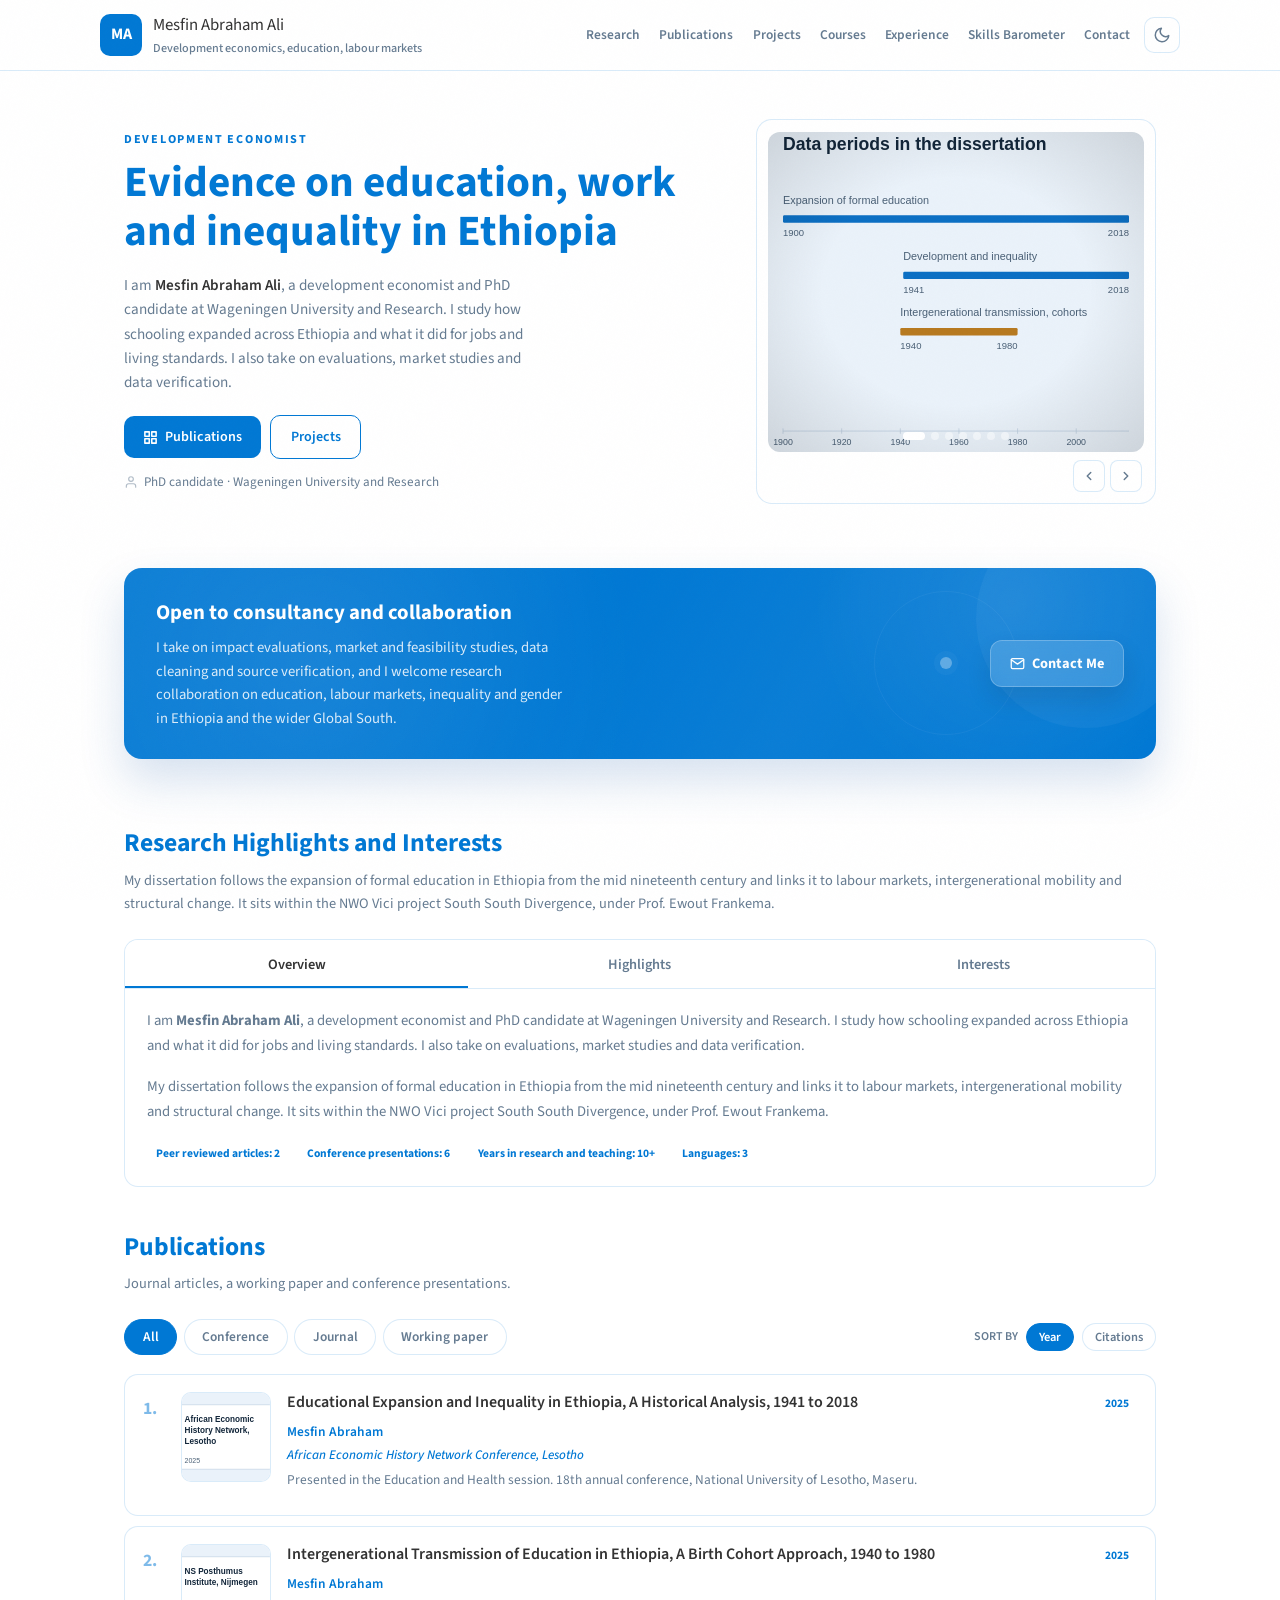
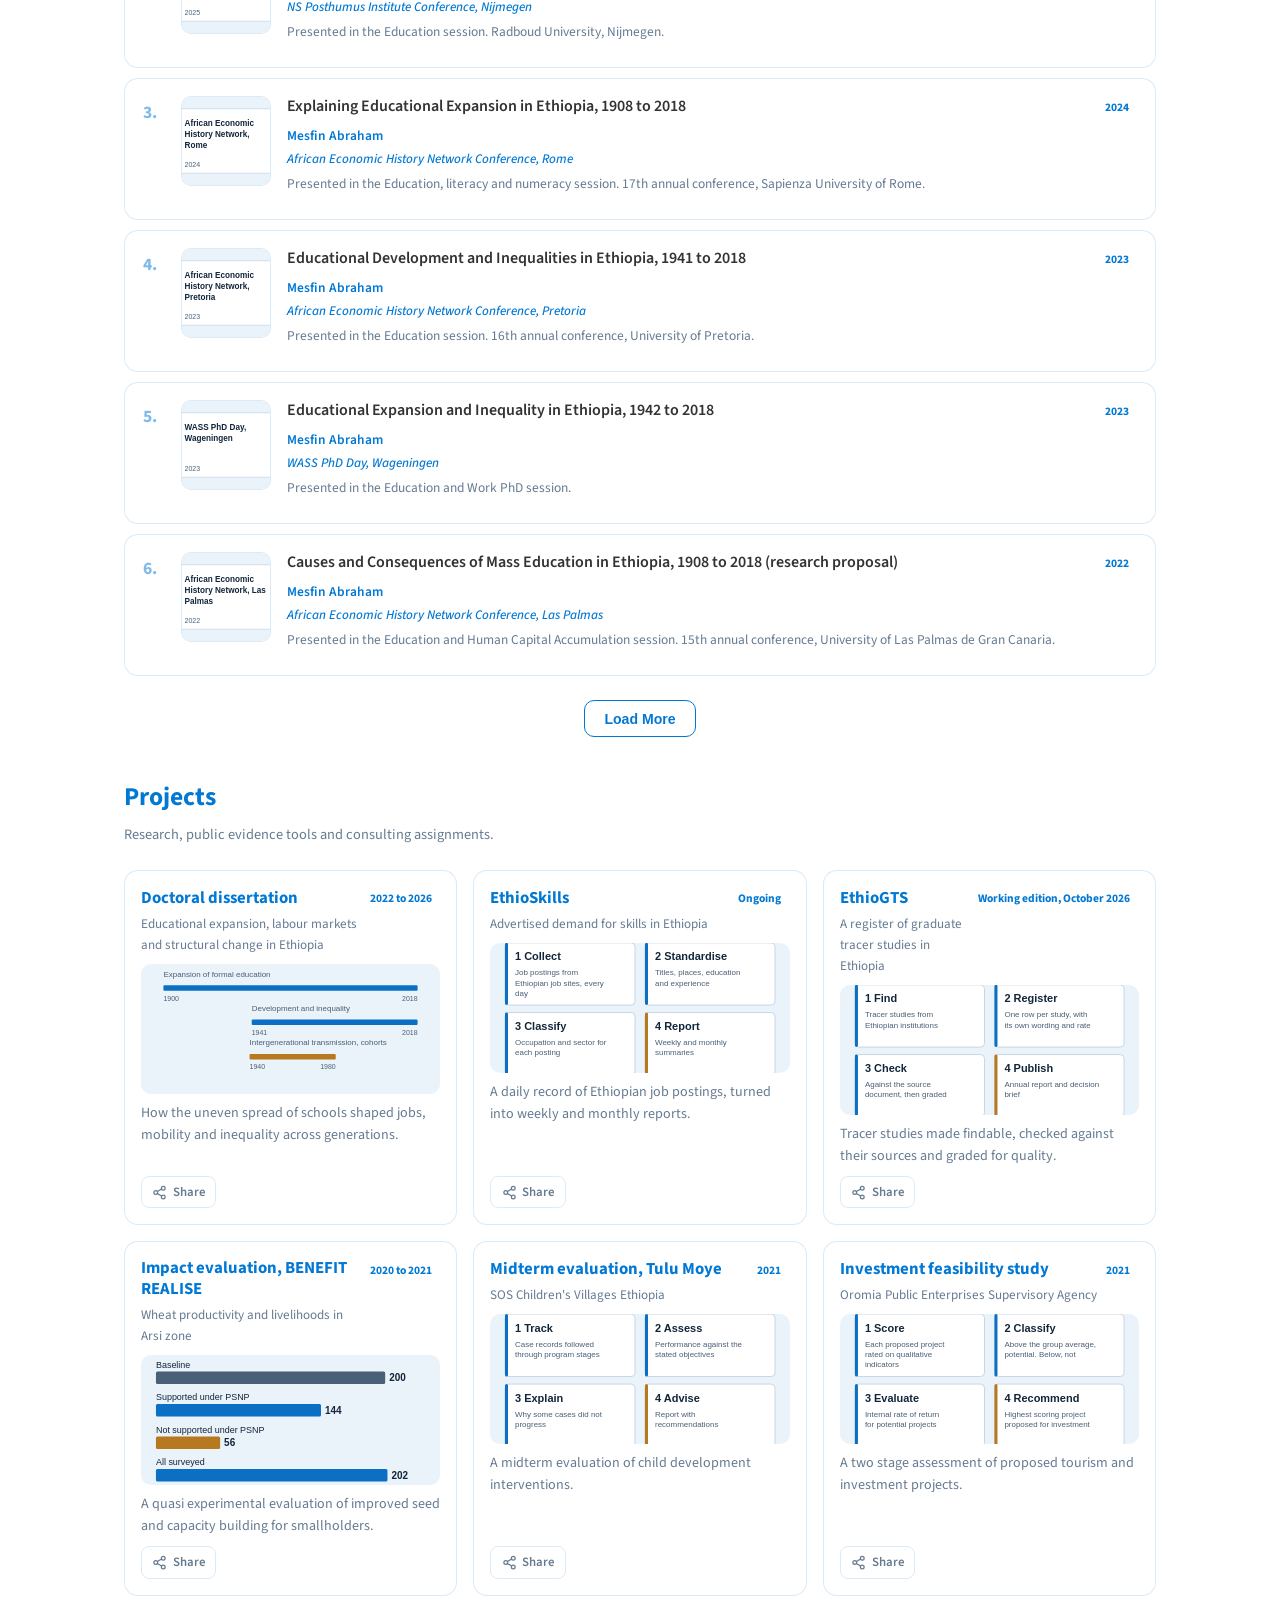
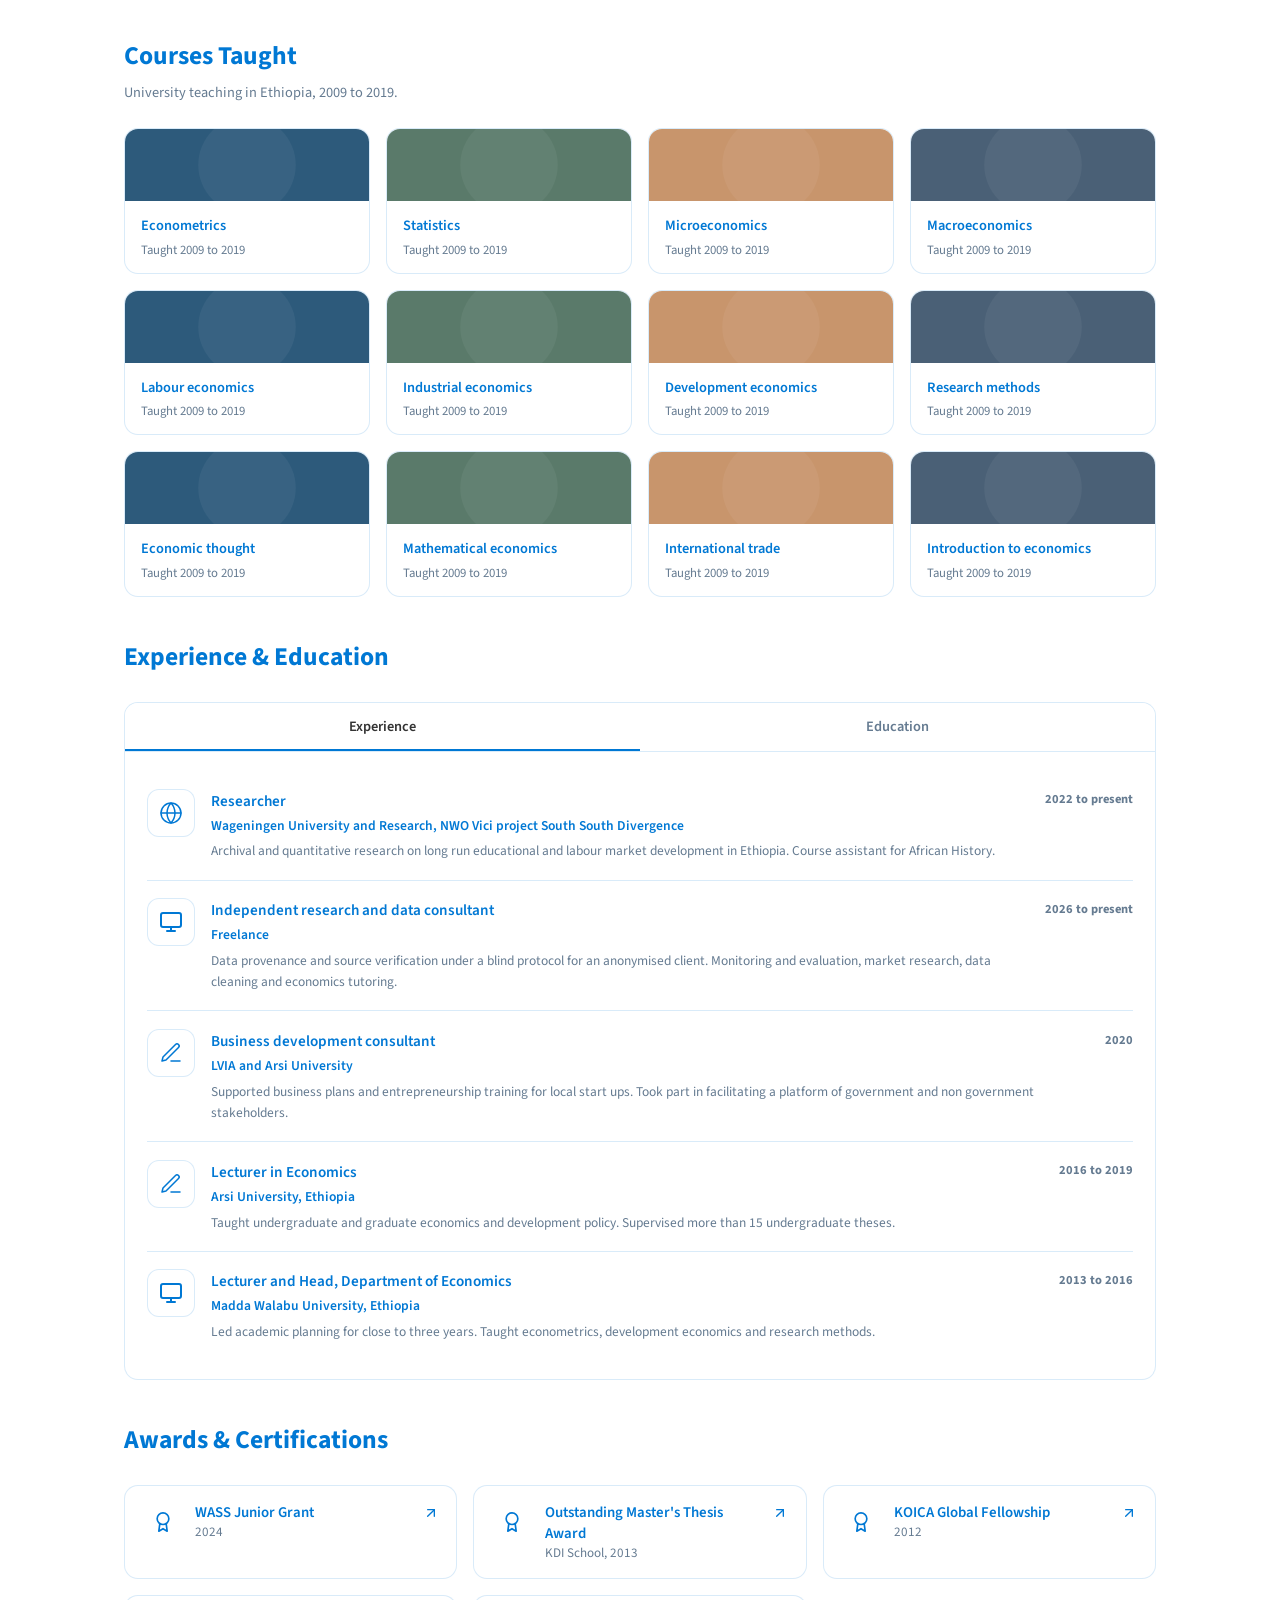
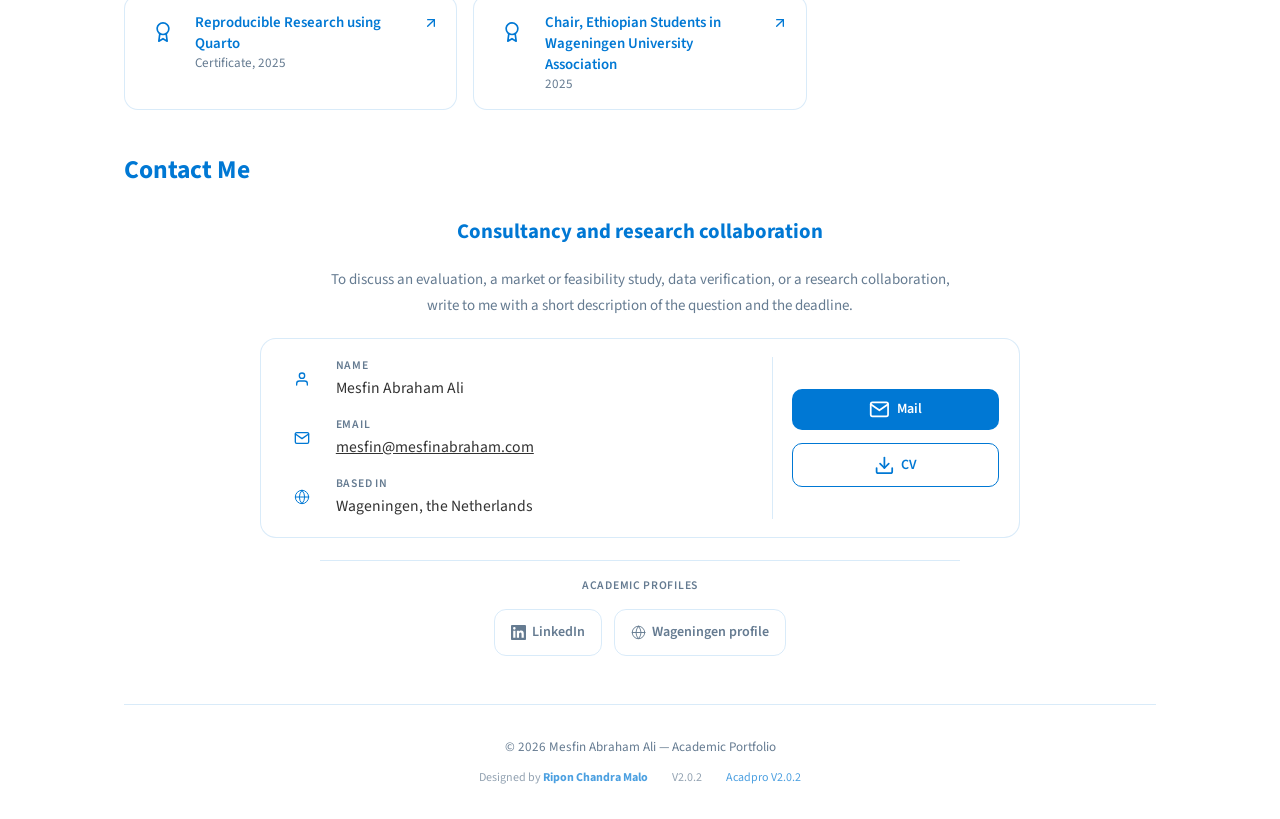
==== commit 78ccc806: "Add files via upload" ====
--- a/index.html
+++ b/index.html
@@ -341,7 +341,7 @@
 <body data-theme="light">
 <header class="header"><div class="wrap header-inner">
 <a class="brand" href="#top" id="brandLink"><div class="logo" id="brandInitials"></div><div class="brand-text"><div class="name" id="brandName"></div><div class="tagline" id="brandTagline"></div></div></a>
-<nav><a href="#research">Research</a><a href="#publications">Publications</a><a href="#projects">Projects</a><a href="#teaching">Courses</a><a href="#experience">Experience</a><a href="#contact">Contact</a>
+<nav><a href="#research">Research</a><a href="#publications">Publications</a><a href="#projects">Projects</a><a href="#teaching">Courses</a><a href="#experience">Experience</a><a href="/skills/">Skills Barometer</a><a href="#contact">Contact</a>
 <button class="theme-btn" id="themeToggle" aria-label="Toggle theme"><svg id="themeIcon" viewBox="0 0 24 24" fill="none" stroke="currentColor" stroke-width="2" stroke-linecap="round" stroke-linejoin="round"><path d="M21 12.79A9 9 0 1111.21 3 7 7 0 0021 12.79z"/></svg></button></nav>
 </div></header>
 
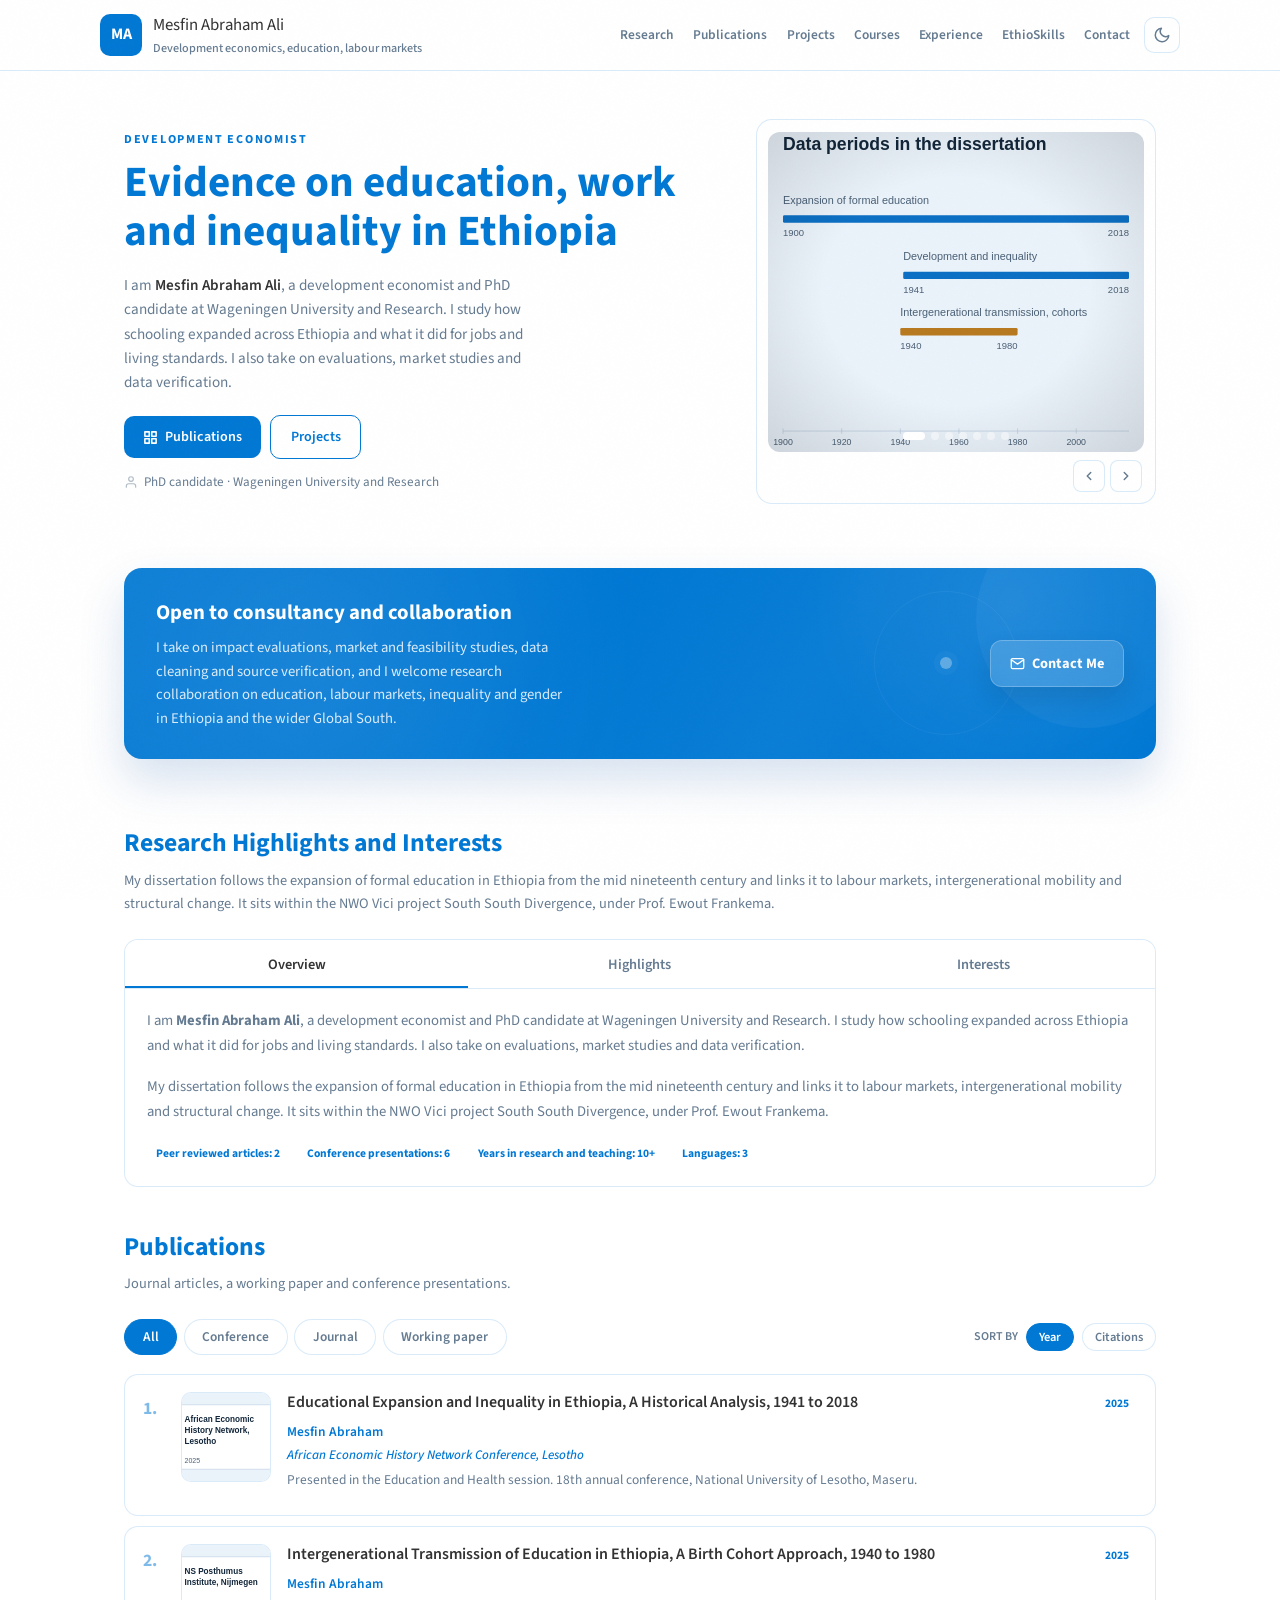
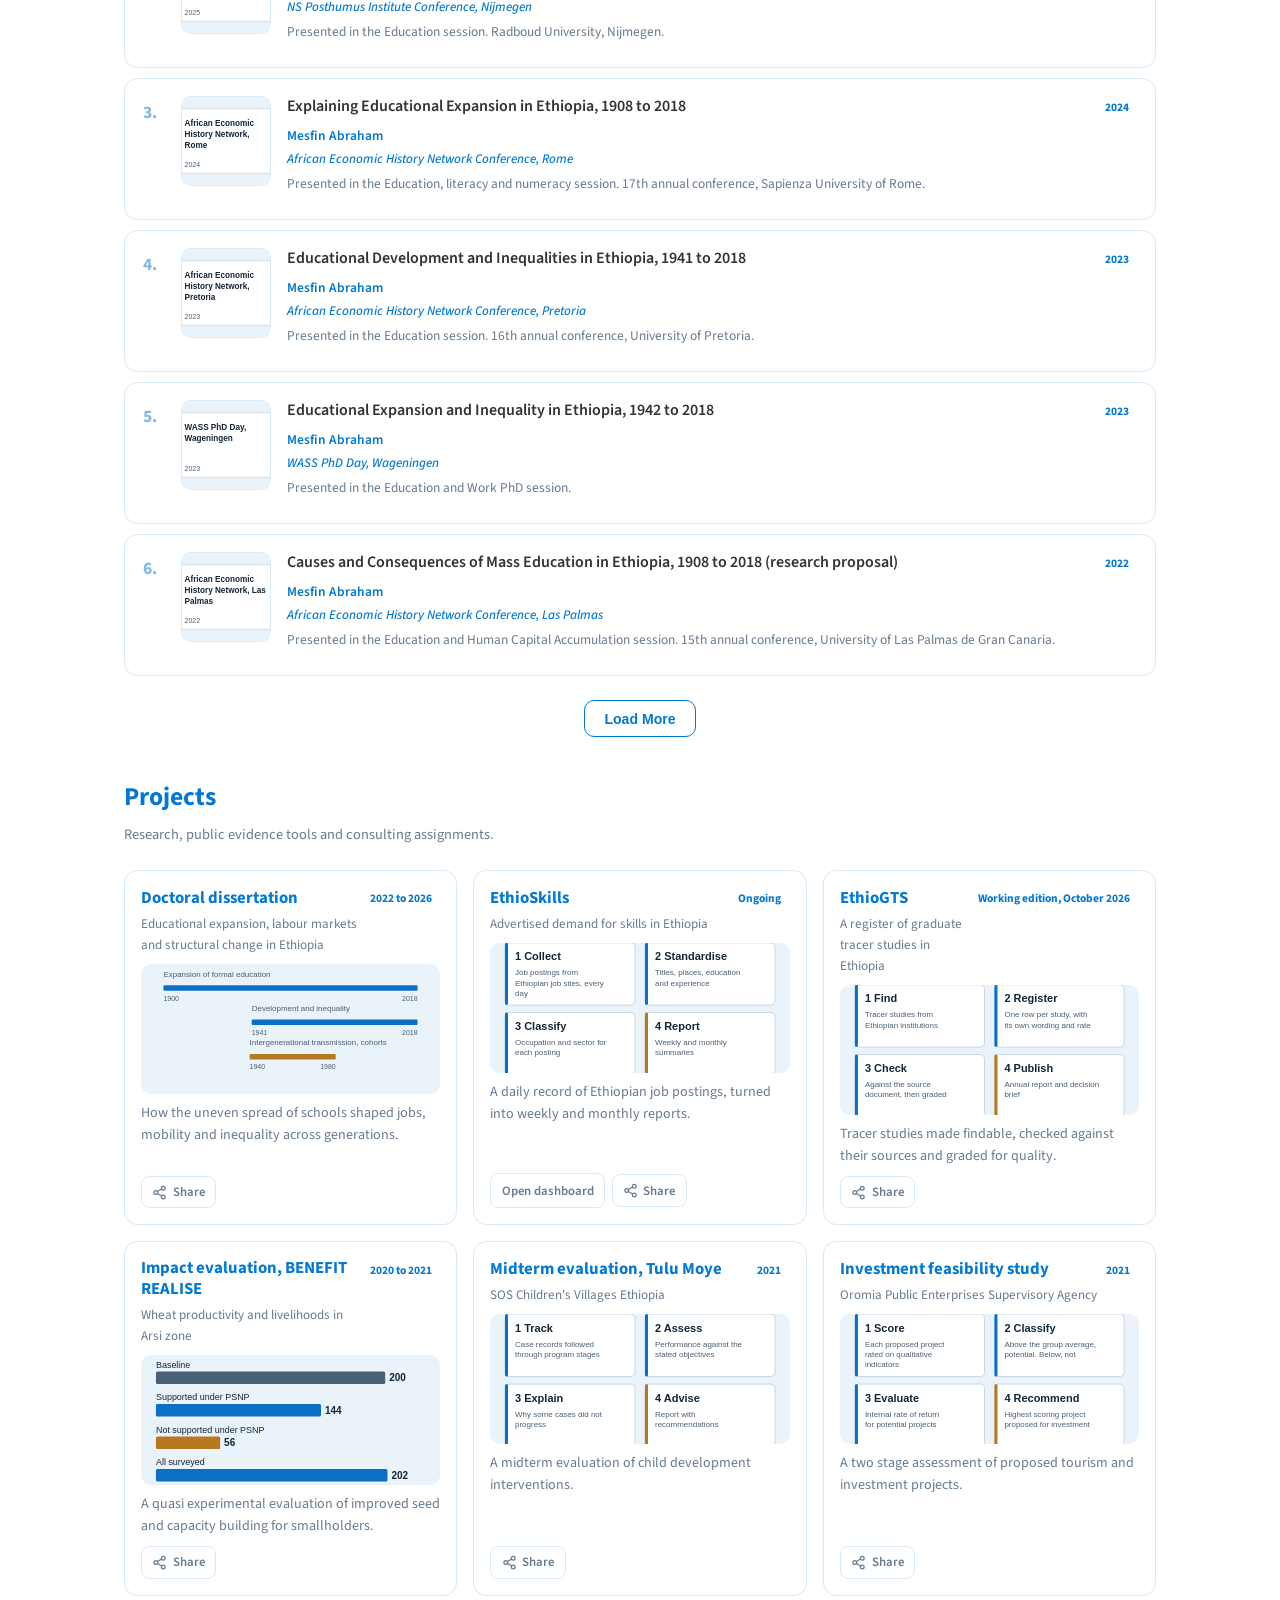
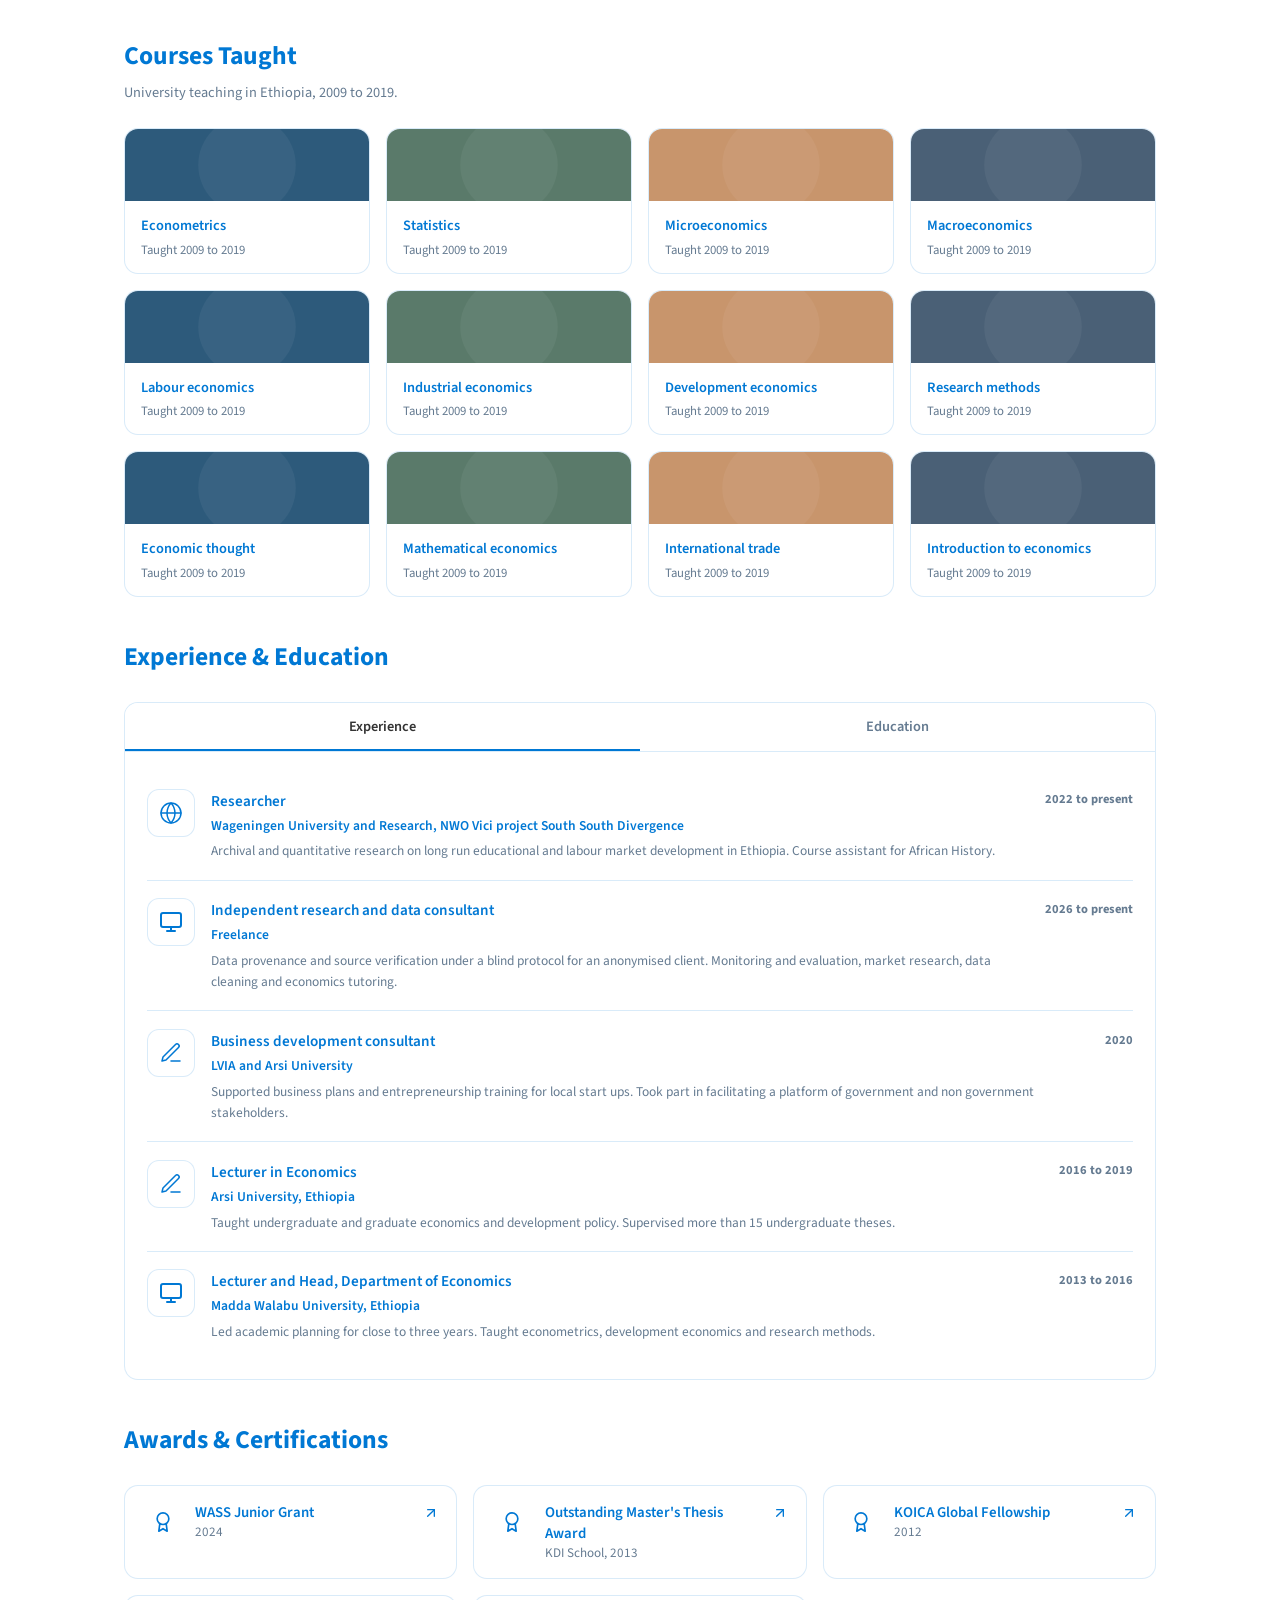
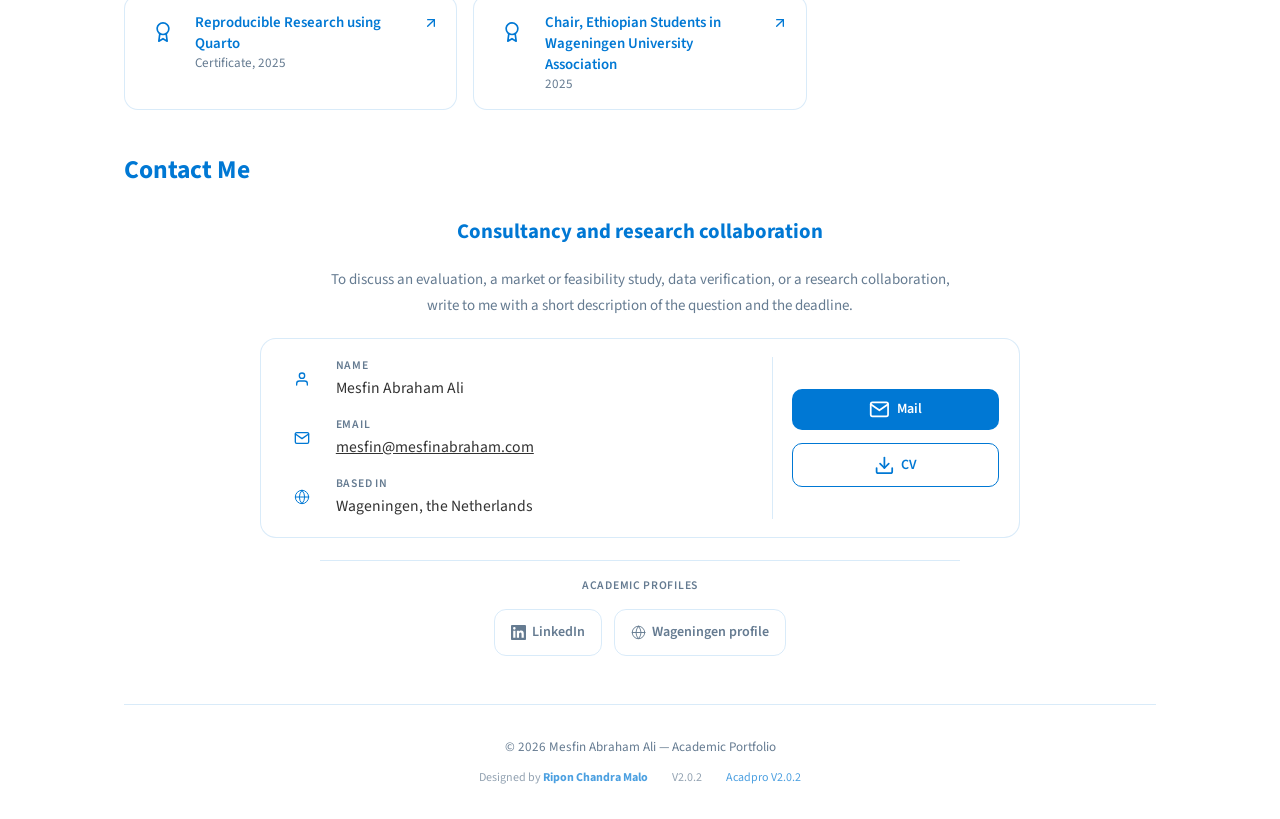
==== commit 97dfe2a0: "Add files via upload" ====
--- a/index.html
+++ b/index.html
@@ -341,7 +341,7 @@
 <body data-theme="light">
 <header class="header"><div class="wrap header-inner">
 <a class="brand" href="#top" id="brandLink"><div class="logo" id="brandInitials"></div><div class="brand-text"><div class="name" id="brandName"></div><div class="tagline" id="brandTagline"></div></div></a>
-<nav><a href="#research">Research</a><a href="#publications">Publications</a><a href="#projects">Projects</a><a href="#teaching">Courses</a><a href="#experience">Experience</a><a href="/skills/">Skills Barometer</a><a href="#contact">Contact</a>
+<nav><a href="#research">Research</a><a href="#publications">Publications</a><a href="#projects">Projects</a><a href="#teaching">Courses</a><a href="#experience">Experience</a><a href="/skills/">EthioSkills</a><a href="#contact">Contact</a>
 <button class="theme-btn" id="themeToggle" aria-label="Toggle theme"><svg id="themeIcon" viewBox="0 0 24 24" fill="none" stroke="currentColor" stroke-width="2" stroke-linecap="round" stroke-linejoin="round"><path d="M21 12.79A9 9 0 1111.21 3 7 7 0 0021 12.79z"/></svg></button></nav>
 </div></header>
 
@@ -477,7 +477,7 @@
 function renderProjects(projects){
   window._projects = projects || [];
   document.getElementById('projectsGrid').innerHTML=projects.map(p=>
-    '<article class="card reveal"><div class="card-top"><div><button class="project-open project-detail-btn" type="button" data-project="'+window._projects.indexOf(p)+'"><h3>'+esc(p.title)+'</h3></button><div class="sub">'+esc(p.subtitle)+'</div></div><span class="tag">'+esc(p.year)+'</span></div><button class="project-open project-detail-btn" type="button" data-project="'+window._projects.indexOf(p)+'"><div class="card-media"><img src="'+p.image+'" alt="'+esc(p.title)+'" loading="lazy"></div></button><div class="card-desc">'+esc(p.description)+'</div><div class="card-actions">'+(p.github?'<a class="action-btn" href="'+p.github+'" target="_blank">'+ICONS.github+'GitHub</a>':'')+shareDropdownHTML(p.title,p.url)+'</div></article>'
+    '<article class="card reveal"><div class="card-top"><div><button class="project-open project-detail-btn" type="button" data-project="'+window._projects.indexOf(p)+'"><h3>'+esc(p.title)+'</h3></button><div class="sub">'+esc(p.subtitle)+'</div></div><span class="tag">'+esc(p.year)+'</span></div><button class="project-open project-detail-btn" type="button" data-project="'+window._projects.indexOf(p)+'"><div class="card-media"><img src="'+p.image+'" alt="'+esc(p.title)+'" loading="lazy"></div></button><div class="card-desc">'+esc(p.description)+'</div><div class="card-actions">'+(p.dashboard?'<a class="action-btn" href="'+p.dashboard+'">Open dashboard</a>':'')+(p.github?'<a class="action-btn" href="'+p.github+'" target="_blank">'+ICONS.github+'GitHub</a>':'')+shareDropdownHTML(p.title,p.url)+'</div></article>'
   ).join('');
 }
 
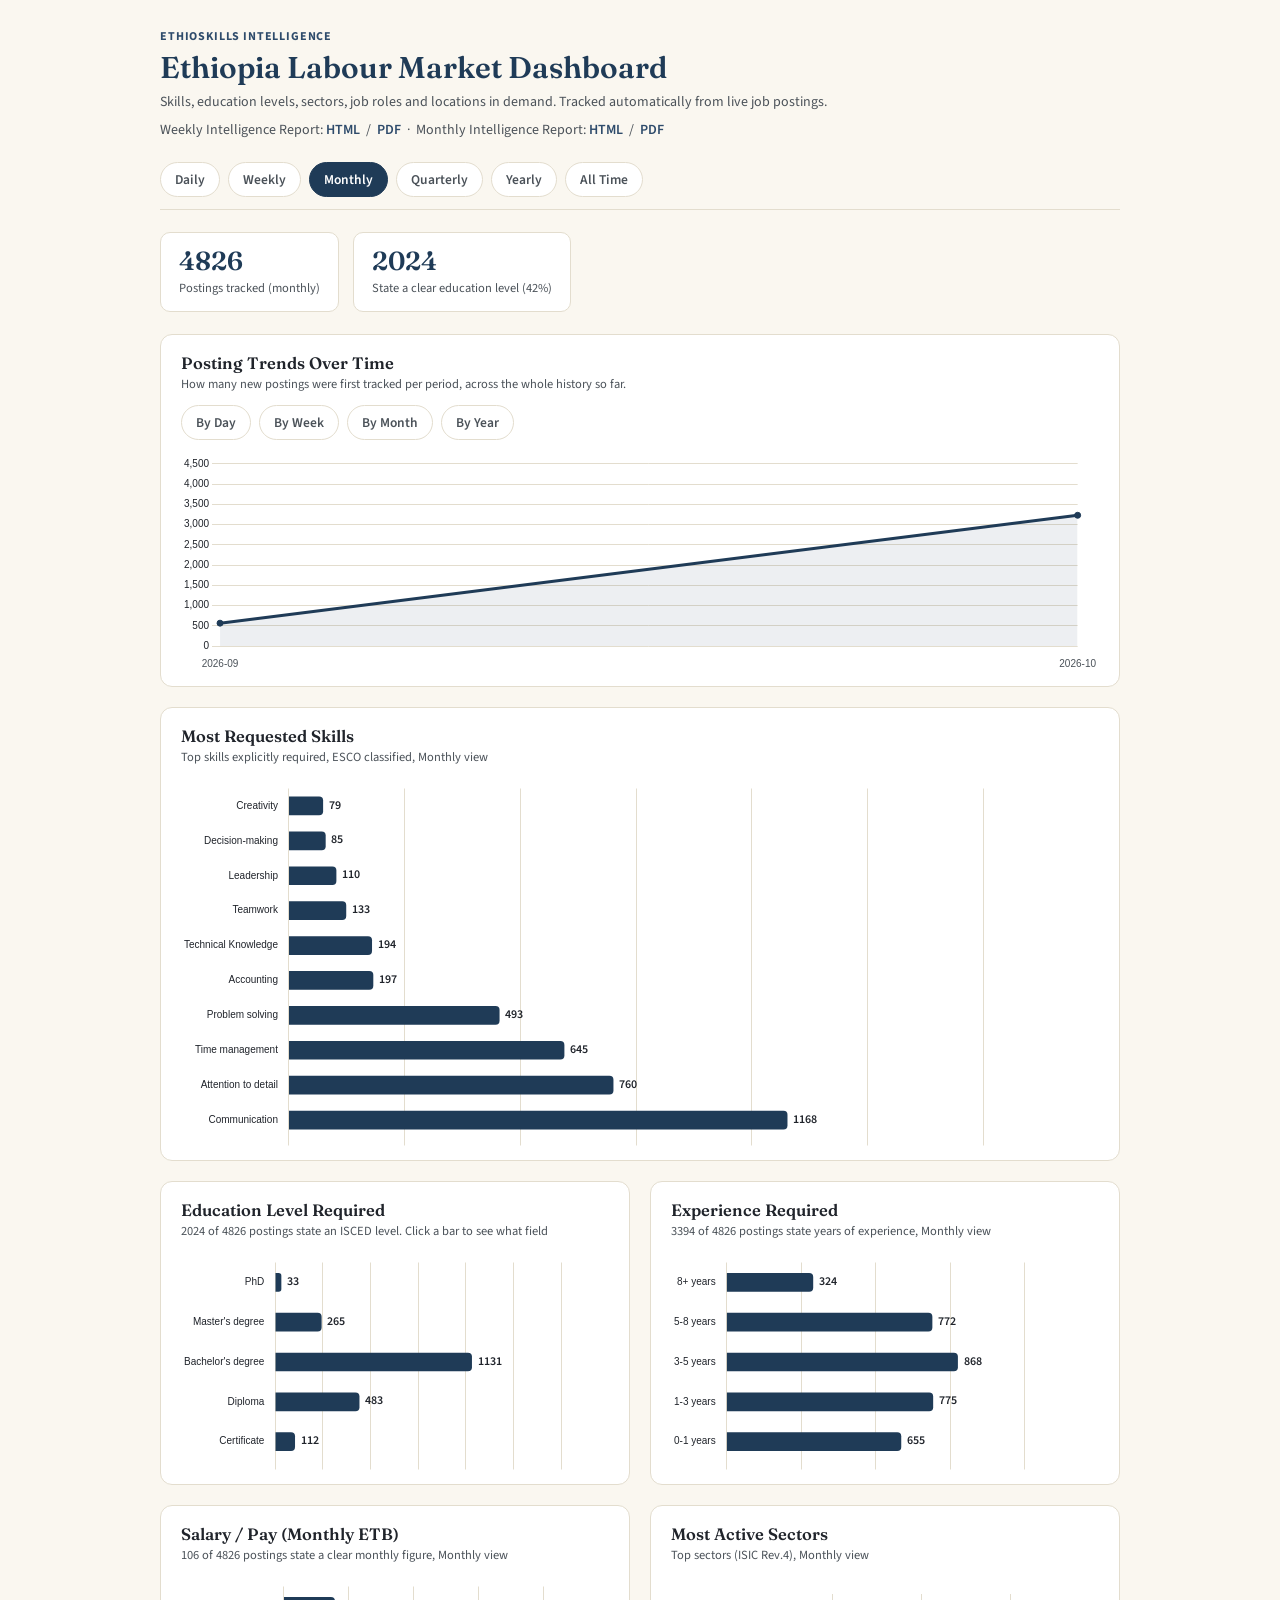
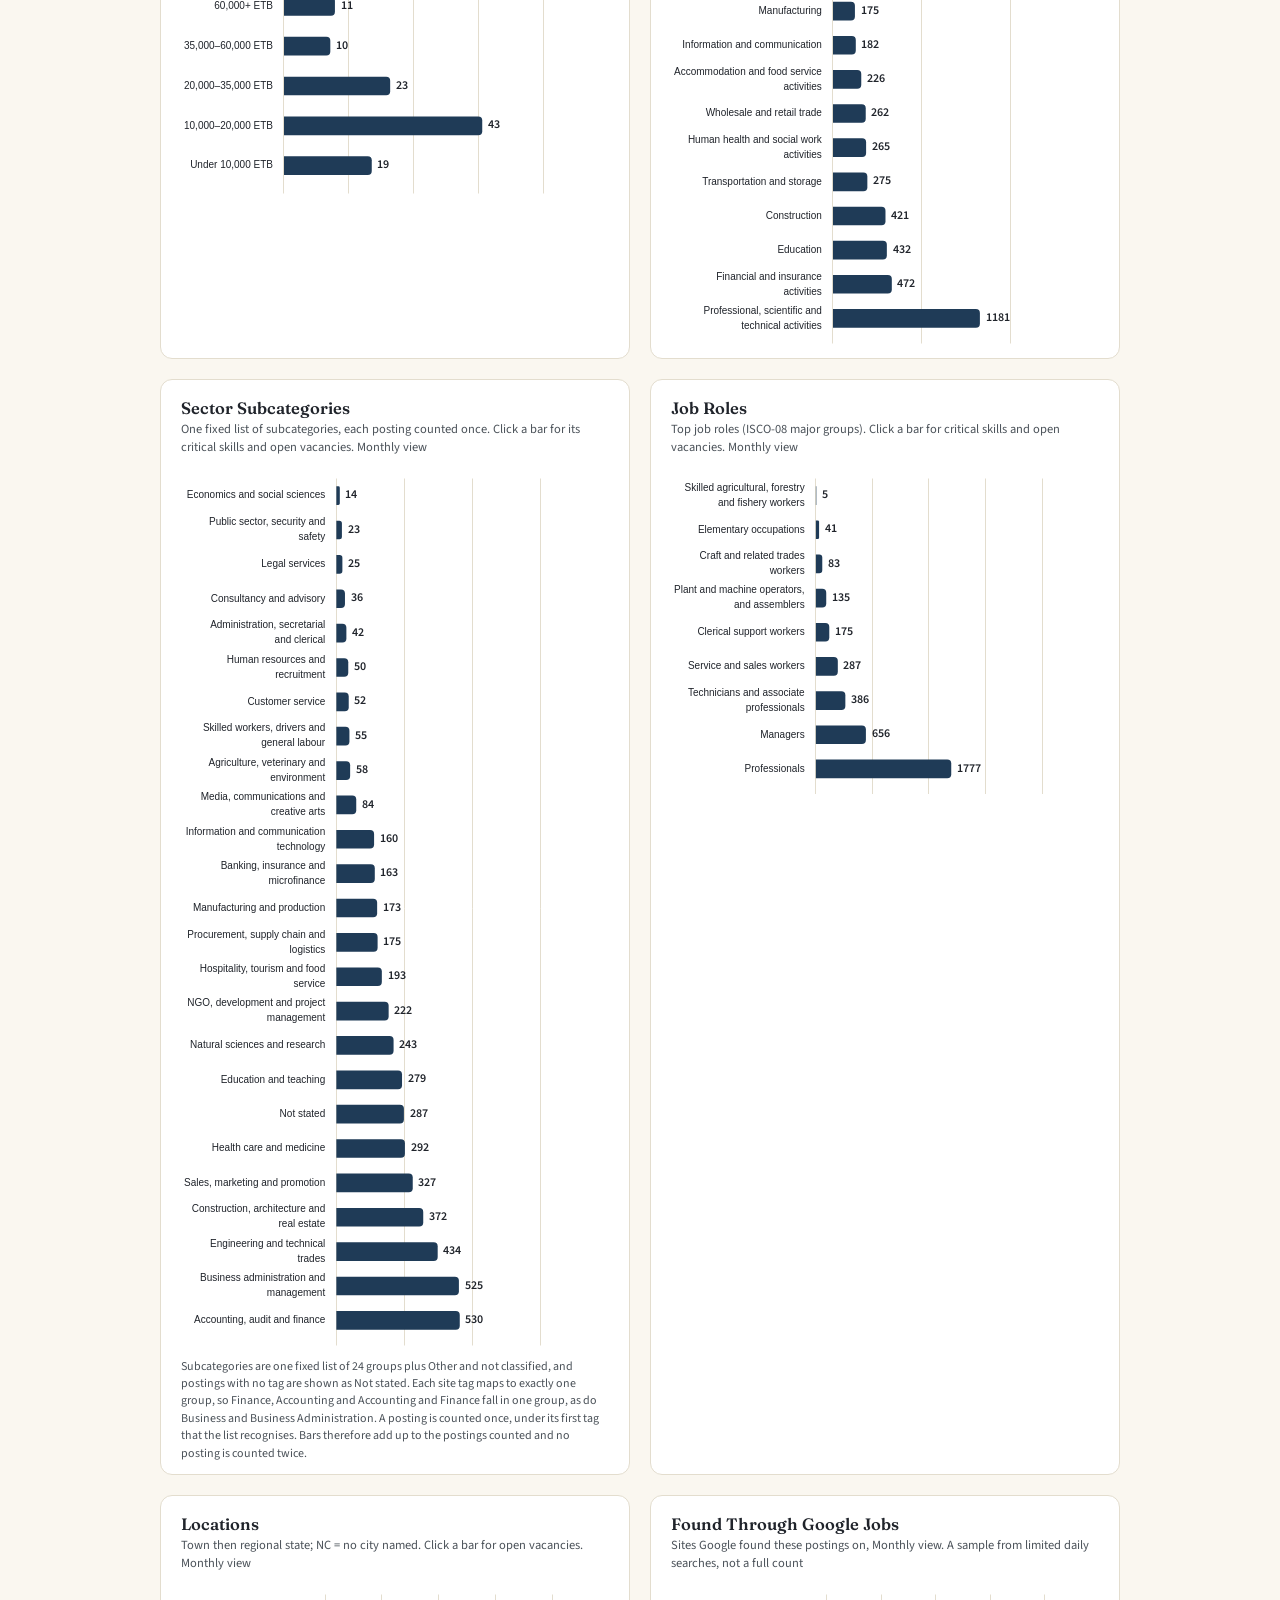
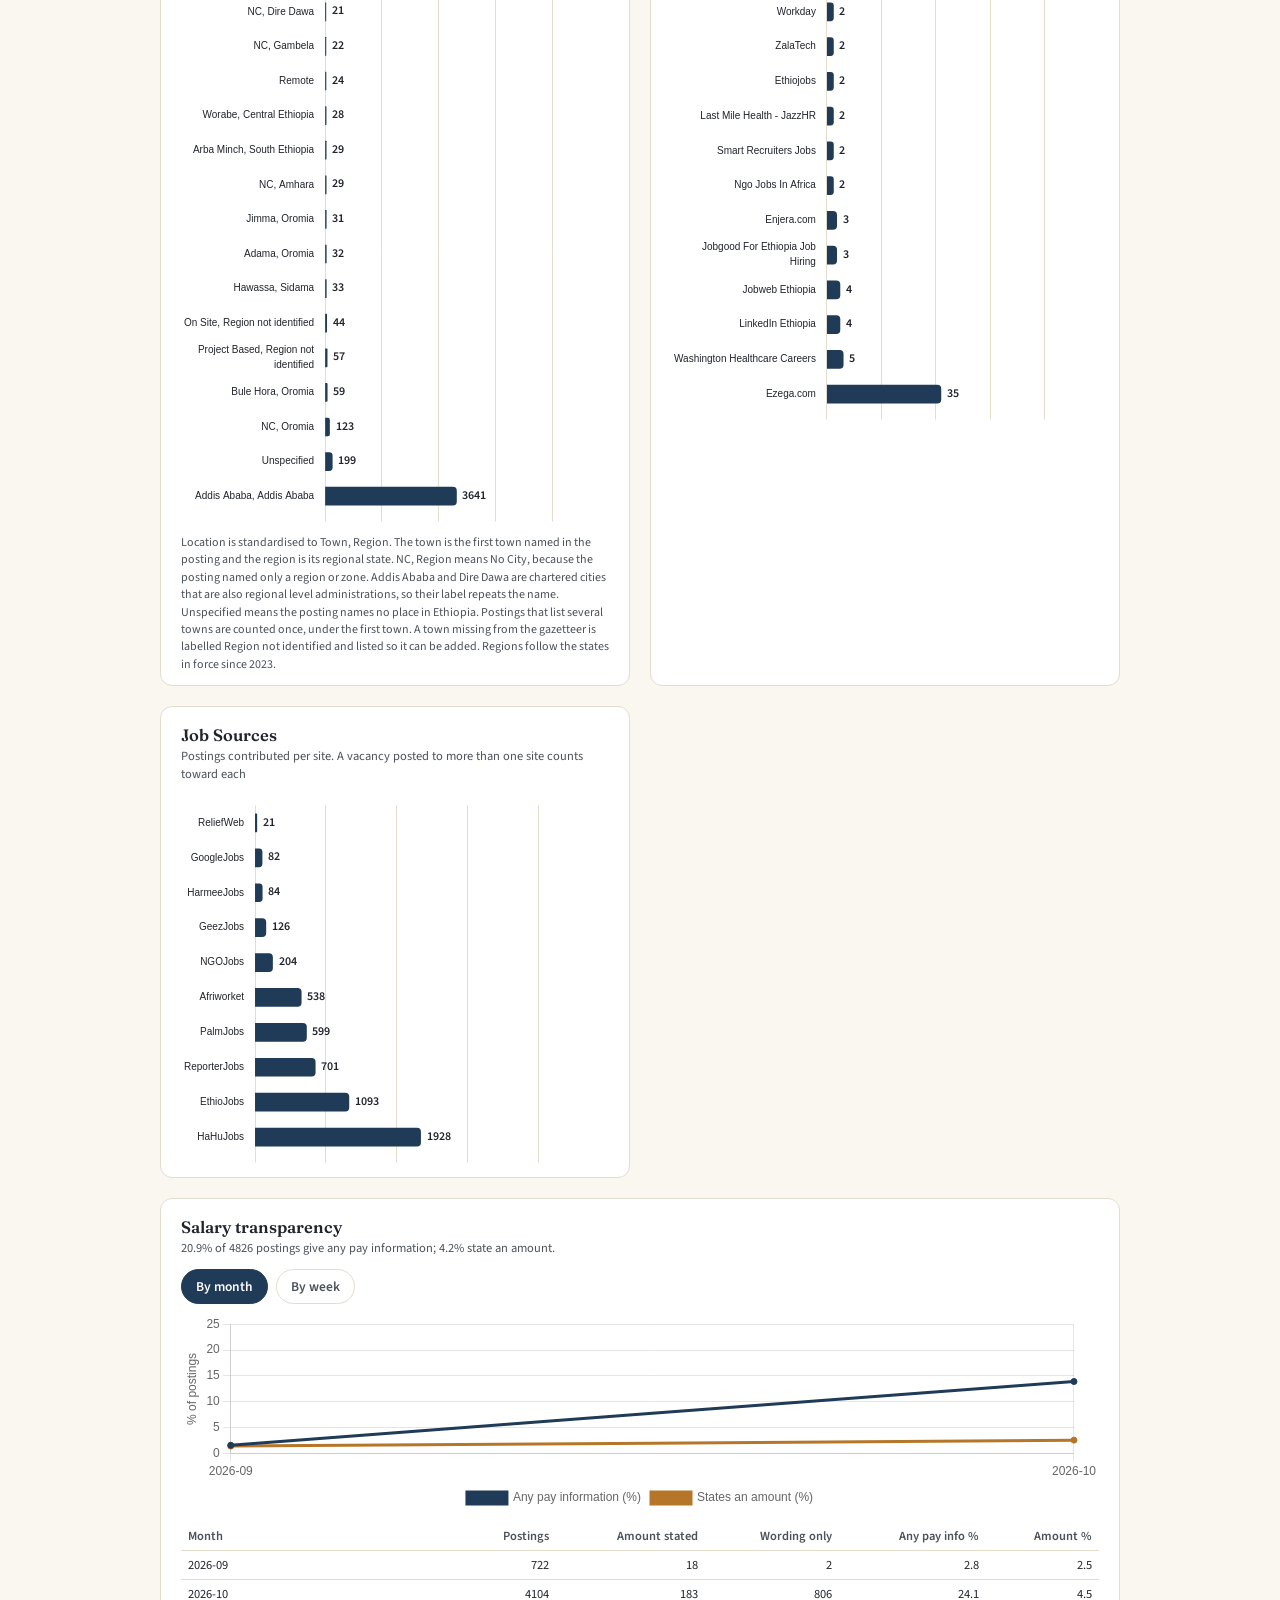
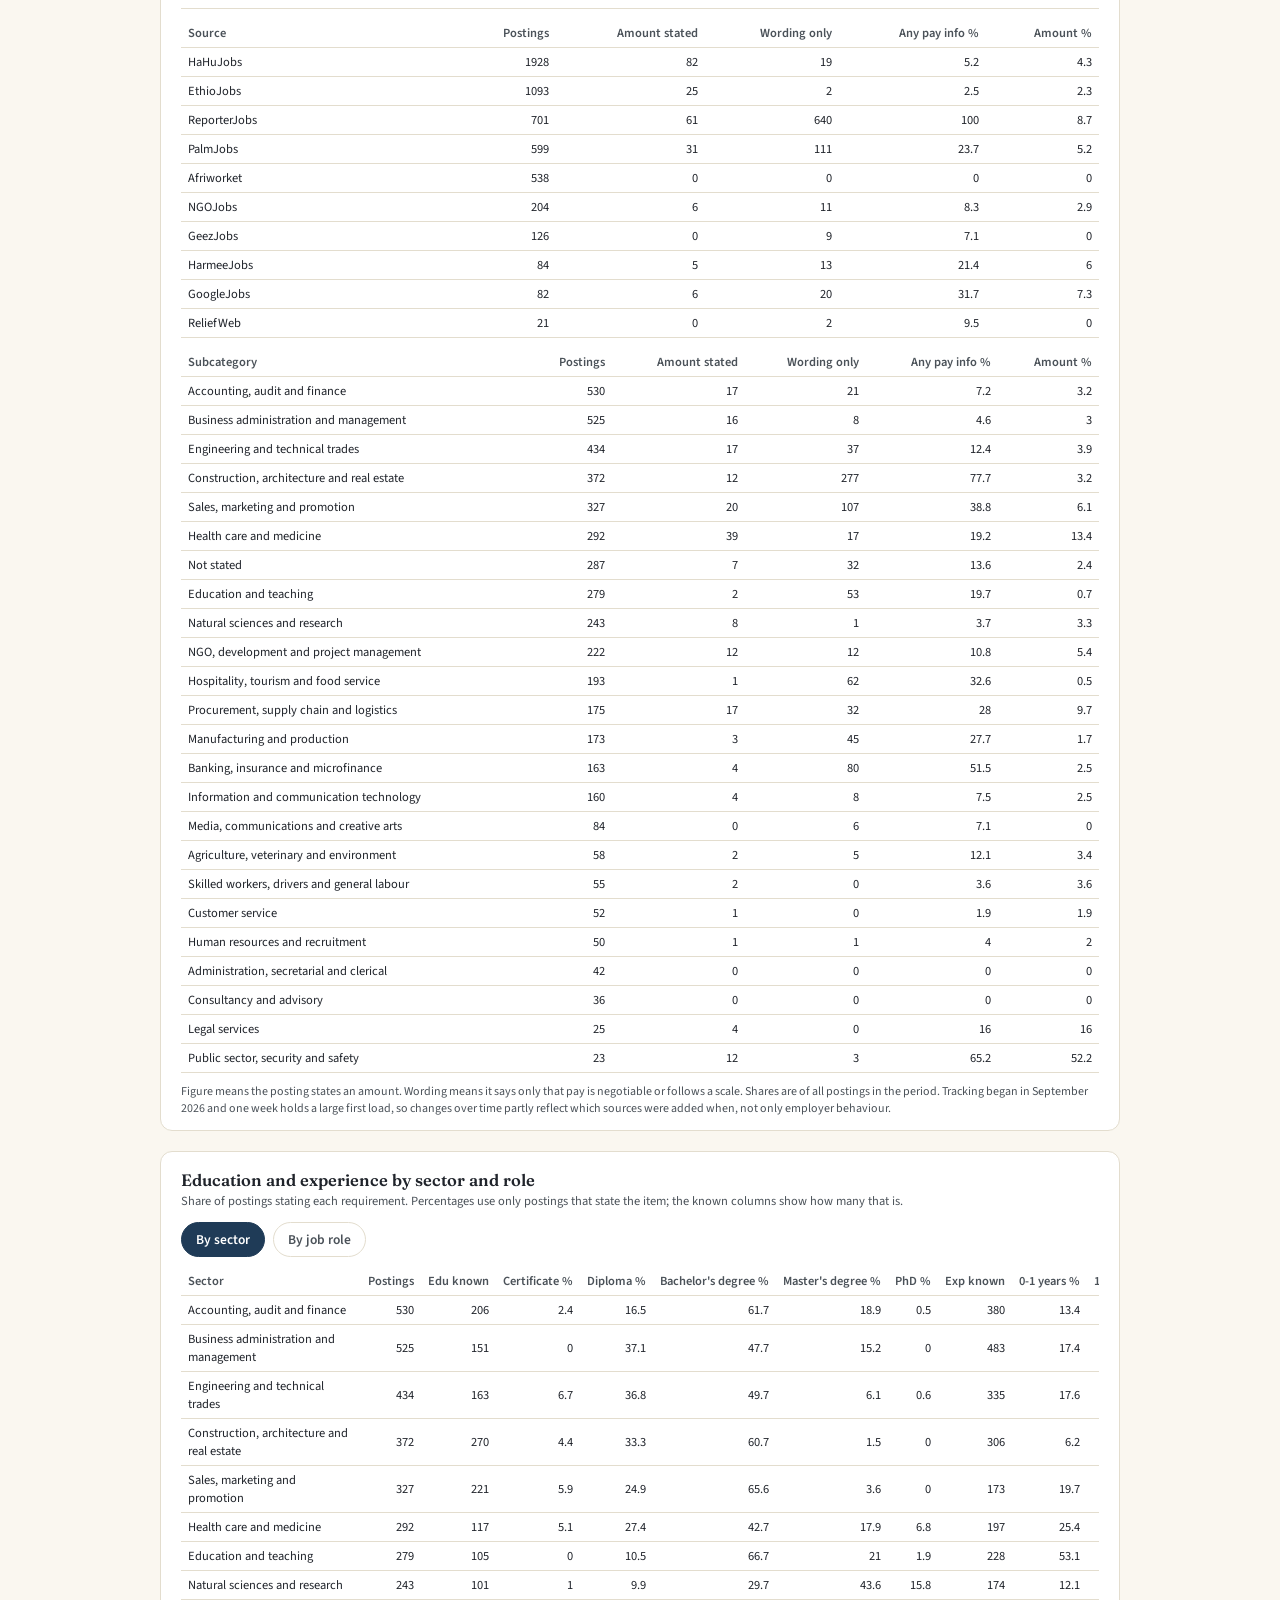
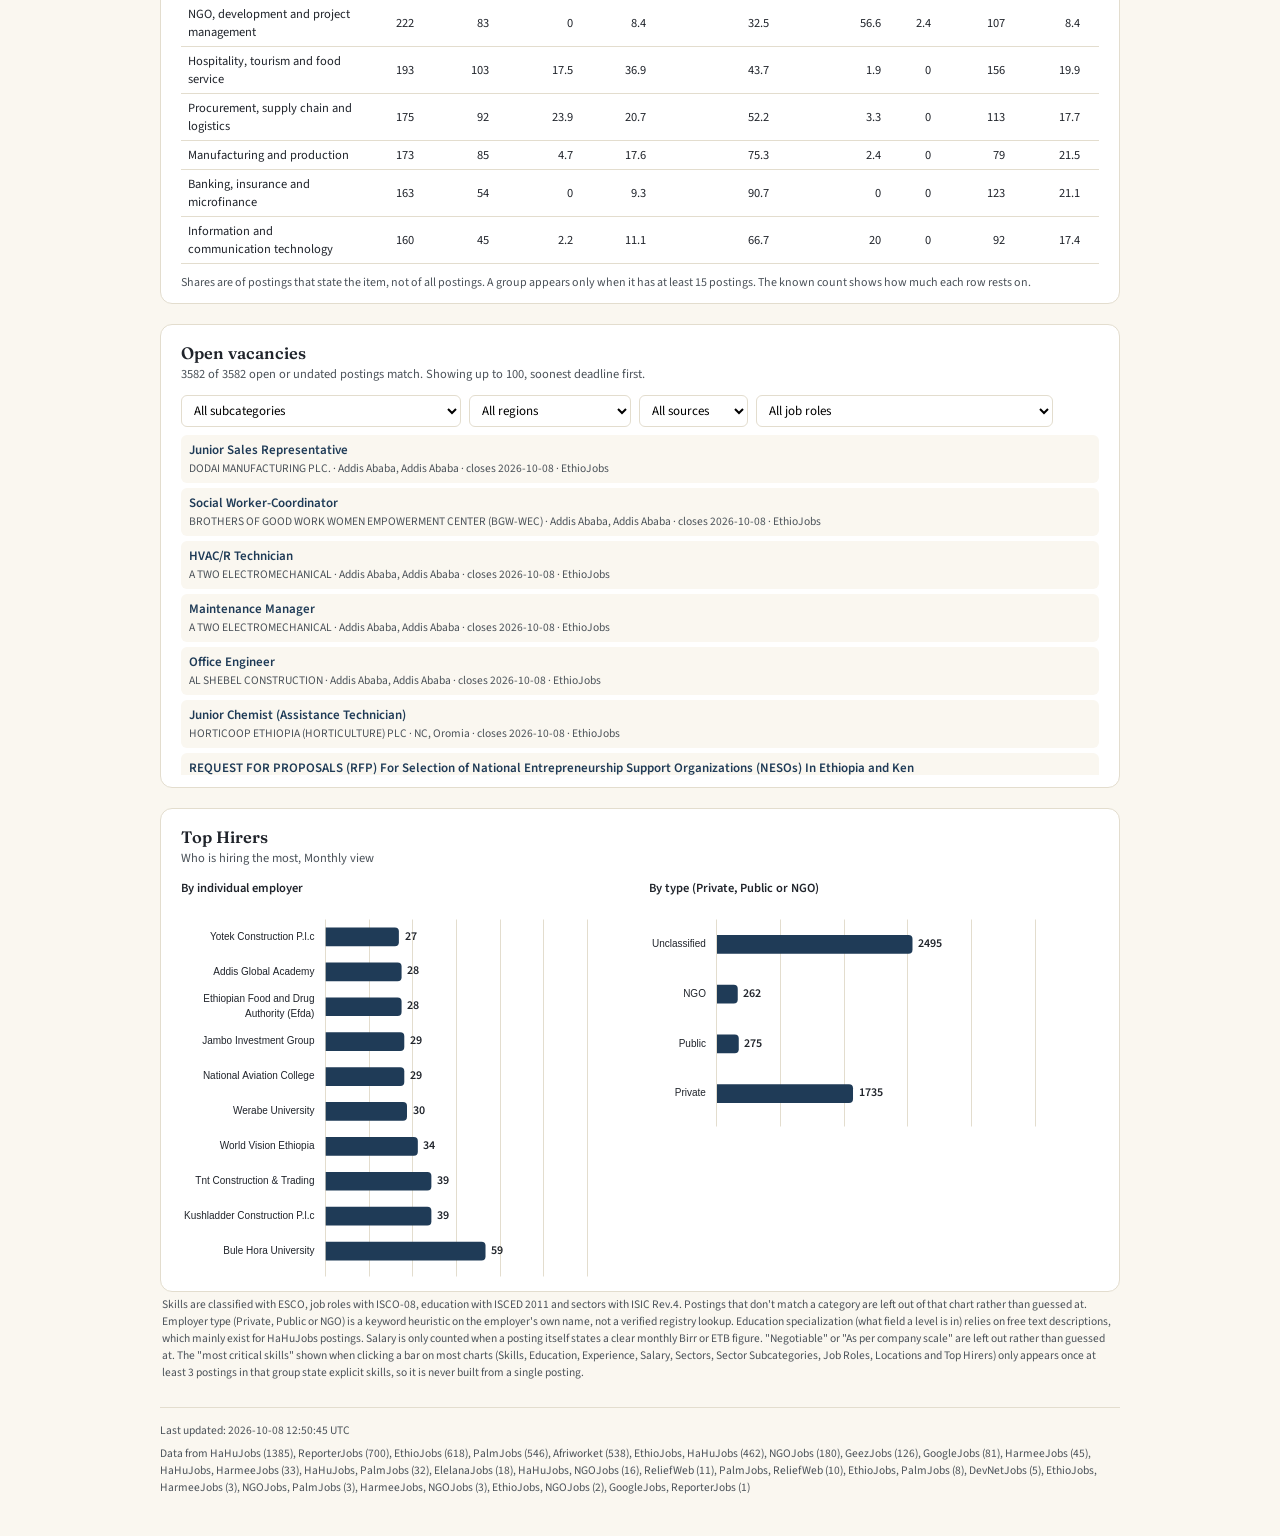
==== commit aa0caea3: "Add index.html for redirecting to EthioSkills" ====
--- a/index.html
+++ b/index.html
@@ -1,1033 +1,13 @@
 <!doctype html>
-<!--
-  Copyright © Ripon Chandra Malo
-  Version: V2.0.0
-
-  Licensed under the MIT License.
--->
 <html lang="en">
 <head>
-<meta charset="utf-8" />
-<meta name="viewport" content="width=device-width,initial-scale=1" />
-<title>Mesfin Abraham Ali, development economist</title>
-<meta name="description" content="Development economist and PhD candidate at Wageningen University and Research. Research and consultancy on education, labour markets, inequality and gender in Ethiopia.">
-<link rel="canonical" href="https://mesfinabraham.com/">
-<meta property="og:title" content="Mesfin Abraham Ali, development economist">
-<meta property="og:description" content="Research and consultancy on education, labour markets, inequality and gender in Ethiopia.">
-<meta property="og:url" content="https://mesfinabraham.com/">
-<meta name="author" content="Mesfin Abraham Ali">
-<meta name="template-author" content="Ripon Chandra Malo, Acadpro">
-<meta name="version" content="V2.0.0">
-<meta name="copyright" content="© Ripon Chandra Malo. Licensed under the MIT License.">
-<link rel="preconnect" href="https://fonts.googleapis.com">
-<link rel="preconnect" href="https://fonts.gstatic.com" crossorigin>
-<link href="https://fonts.googleapis.com/css2?family=Playfair+Display:wght@400;600;700&family=Source+Sans+3:ital,wght@0,400;0,500;0,600;0,700;1,400&display=swap" rel="stylesheet">
-<link rel="icon" href="data:image/svg+xml,%3Csvg xmlns='http://www.w3.org/2000/svg' viewBox='0 0 24 24'%3E%3Crect width='24' height='24' rx='6' fill='%231a1a2e'/%3E%3Ctext x='50%25' y='58%25' font-size='11' text-anchor='middle' fill='%23e0c097' font-family='Georgia,serif' font-weight='bold'%3EAR%3C/text%3E%3C/svg%3E">
-<style>
-:root{--bg:#faf9f7;--surface:#f0eeea;--text:#1a1a2e;--muted:#6b6b7b;--accent:#2d5a7b;--accent-warm:#c8956c;--accent-sage:#5a7a6a;--card:#fff;--card-border:rgba(0,0,0,0.06);--glass:rgba(250,249,247,0.88);--radius:14px;--shadow:0 2px 20px rgba(26,26,46,0.06);--shadow-hover:0 14px 44px rgba(26,26,46,0.11);--container:1080px;--serif:'Playfair Display',Georgia,serif;--sans:'Source Sans 3',system-ui,sans-serif;--transition:0.3s cubic-bezier(0.4,0,0.2,1)}
-[data-theme="dark"]{--bg:#0d0d18;--surface:#14142a;--text:#e8e6e1;--muted:#9a99a8;--accent:#7badc8;--accent-warm:#d4a574;--accent-sage:#7dab95;--card:#1a1a2e;--card-border:rgba(255,255,255,0.07);--glass:rgba(13,13,24,0.9);--shadow:0 2px 20px rgba(0,0,0,0.35);--shadow-hover:0 14px 44px rgba(0,0,0,0.45)}
-[data-theme="blue"]{--bg:#ffffff;--surface:#ffffff;--text:#333333;--muted:#657b91;--accent:#0078d4;--accent-warm:#0078d4;--accent-sage:#0078d4;--card:#ffffff;--card-border:rgba(0,120,212,0.15);--glass:rgba(255,255,255,0.95);--shadow:0 0px 0px transparent;--shadow-hover:0 6px 16px rgba(0,120,212,0.12);--serif:var(--sans)}
-[data-theme="blue"] h1, [data-theme="blue"] h2, [data-theme="blue"] h3, [data-theme="blue"] h4 { color: var(--accent); }
-[data-theme="blue"] nav a:hover { background: rgba(0,120,212,0.08); color: var(--accent); }
-[data-theme="blue"] .btn-primary { background: var(--accent); color: #fff; }
-[data-theme="blue"] .btn-outline { color: var(--accent); border-color: var(--accent); }
-[data-theme="blue"] .otw-banner { background: var(--accent); color: #ffffff; }
-[data-theme="blue"] .otw-banner h3, [data-theme="blue"] .otw-banner p, [data-theme="blue"] .otw-banner .otw-cta { color: #ffffff; }
-[data-theme="blue"] .skill-tag { border-color: rgba(0,120,212,0.3); color: var(--accent); }
-[data-theme="blue"] .header { border-bottom: 1px solid rgba(0,120,212,0.15); }
-*,*::before,*::after{box-sizing:border-box;margin:0;padding:0}
-html{scroll-behavior:smooth}
-body{font-family:var(--sans);color:var(--text);background:var(--bg);line-height:1.6;-webkit-font-smoothing:antialiased;font-size:15px}
-body::before{content:'';position:fixed;inset:0;pointer-events:none;z-index:9999;opacity:0.02;background-image:url("data:image/svg+xml,%3Csvg viewBox='0 0 256 256' xmlns='http://www.w3.org/2000/svg'%3E%3Cfilter id='n'%3E%3CfeTurbulence type='fractalNoise' baseFrequency='0.85' numOctaves='4' stitchTiles='stitch'/%3E%3C/filter%3E%3Crect width='100%25' height='100%25' filter='url(%23n)'/%3E%3C/svg%3E");background-size:128px}
-a{color:inherit}img{display:block;max-width:100%}
-.wrap{max-width:var(--container);margin:0 auto;padding:0 1.5rem}
-.header{position:sticky;top:0;z-index:60;backdrop-filter:blur(18px);-webkit-backdrop-filter:blur(18px);background:var(--glass);border-bottom:1px solid var(--card-border)}
-.header-inner{display:flex;align-items:center;gap:1rem;padding:0.75rem 0}
-.brand{display:flex;align-items:center;gap:0.7rem;text-decoration:none;color:inherit}
-.logo{width:42px;height:42px;border-radius:10px;display:grid;place-items:center;background:var(--accent);color:#fff;font-family:var(--sans);font-weight:700;font-size:16px;letter-spacing:-0.5px;flex-shrink:0}
-.brand-text .name{font-family:var(--serif);font-size:1.05rem}
-.brand-text .tagline{font-size:0.76rem;color:var(--muted);font-weight:500}
-nav{margin-left:auto;display:flex;gap:0.1rem;align-items:center;flex-wrap:wrap}
-nav a{color:var(--muted);text-decoration:none;padding:0.4rem 0.55rem;border-radius:8px;font-size:0.84rem;font-weight:600;transition:all var(--transition)}
-nav a:hover{color:var(--text);background:var(--surface)}
-.theme-btn{background:var(--surface);border:1px solid var(--card-border);width:36px;height:36px;border-radius:10px;cursor:pointer;display:grid;place-items:center;transition:all var(--transition);margin-left:0.2rem;color:var(--muted)}
-.theme-btn:hover{border-color:var(--accent);color:var(--accent)}
-.theme-btn svg{width:18px;height:18px}
-.hero{display:grid;grid-template-columns:1fr;gap:2rem;align-items:center;padding:3rem 0 2rem}
-@media(min-width:860px){.hero{grid-template-columns:1fr 400px}}
-.hero-text .kicker{font-size:0.76rem;text-transform:uppercase;letter-spacing:0.14em;color:var(--accent-warm);font-weight:700;margin-bottom:0.5rem}
-.hero-text h1{font-family:var(--serif);font-size:clamp(2rem,4vw,2.7rem);line-height:1.15;margin-bottom:1rem}
-.hero-text .lead{color:var(--muted);max-width:52ch;margin-bottom:1.3rem;font-size:0.95rem}
-.hero-text .lead strong{color:var(--text);font-weight:600}
-.hero-actions{display:flex;gap:0.6rem;flex-wrap:wrap;align-items:center}
-.hero-role{margin-top:0.8rem;font-size:0.82rem;color:var(--muted);display:flex;align-items:center;gap:0.4rem}
-.hero-role svg{width:14px;height:14px;opacity:0.5}
-.btn-primary{display:inline-flex;align-items:center;gap:0.4rem;padding:0.6rem 1.2rem;border-radius:10px;background:var(--text);color:var(--bg);text-decoration:none;font-weight:600;font-size:0.88rem;transition:all var(--transition);border:none;cursor:pointer;font-family:var(--sans)}
-.btn-primary:hover{opacity:0.85;transform:translateY(-1px)}
-.btn-outline{display:inline-flex;align-items:center;gap:0.4rem;padding:0.6rem 1.2rem;border-radius:10px;background:transparent;border:1.5px solid var(--card-border);color:var(--text);text-decoration:none;font-weight:600;font-size:0.88rem;transition:all var(--transition)}
-.btn-outline:hover{border-color:var(--accent);color:var(--accent)}
-.featured-card{background:var(--card);border:1px solid var(--card-border);border-radius:16px;padding:0.7rem;box-shadow:var(--shadow)}
-.photo-carousel{position:relative;overflow:hidden;border-radius:12px;height:320px;background:var(--surface)}
-.photo-track{display:flex;height:100%;transition:transform 700ms cubic-bezier(0.22,0.9,0.3,1)}
-.photo-slide{min-width:100%;height:100%;position:relative;overflow:hidden}
-.photo-slide img{width:100%;height:100%;object-fit:cover;transition:transform 8s ease}
-.photo-slide.active img{transform:scale(1.06)}
-.photo-slide::after{content:'';position:absolute;inset:0;background:radial-gradient(ellipse at center,transparent 50%,rgba(0,0,0,0.12) 100%);pointer-events:none}
-.photo-dots{position:absolute;bottom:12px;left:50%;transform:translateX(-50%);display:flex;gap:6px;z-index:5}
-.photo-dot{width:8px;height:8px;border-radius:50%;background:rgba(255,255,255,0.45);border:none;cursor:pointer;transition:all var(--transition);padding:0}
-.photo-dot.active{background:#fff;width:22px;border-radius:4px}
-.carousel-nav{display:flex;justify-content:flex-end;gap:0.3rem;padding:0.5rem 0.1rem 0}
-.car-btn{width:32px;height:32px;border-radius:8px;border:1px solid var(--card-border);background:var(--bg);color:var(--muted);cursor:pointer;display:grid;place-items:center;transition:all var(--transition)}
-.car-btn:hover{border-color:var(--accent);color:var(--accent)}
-.car-btn svg{width:14px;height:14px}
-.otw-banner{position:relative;margin:2rem 0;padding:1.8rem 2rem;border-radius:18px;overflow:hidden;background:linear-gradient(135deg,var(--accent) 0%,#1e63b7 42%,#2c7cc8 72%,#3a83cf 100%);color:#fff;box-shadow:0 22px 45px rgba(32,97,173,0.18)}
-.otw-banner::before{content:'';position:absolute;inset:0;background:radial-gradient(circle at 18% 50%,rgba(255,255,255,0.08) 0%,transparent 38%),radial-gradient(circle at 86% 18%,rgba(255,255,255,0.08) 0%,transparent 22%),linear-gradient(120deg,rgba(255,255,255,0.03) 0%,transparent 44%,rgba(255,255,255,0.04) 66%,transparent 100%);pointer-events:none}
-.otw-banner::after{content:'';position:absolute;top:-60px;right:-40px;width:220px;height:220px;border-radius:50%;background:rgba(255,255,255,0.04);pointer-events:none}
-.otw-inner{position:relative;z-index:2;display:grid;grid-template-columns:minmax(0,1fr) auto;gap:1.4rem;align-items:center}
-.otw-banner .otw-orbit{position:absolute;right:120px;top:50%;width:180px;height:180px;transform:translateY(-50%);pointer-events:none;opacity:0.4}
-.otw-banner .otw-orbit::before{content:'';position:absolute;inset:18px;border-radius:50%;border:1px solid rgba(255,255,255,0.12)}
-.otw-banner .otw-orbit::after{content:'';position:absolute;left:50%;top:50%;width:12px;height:12px;margin:-6px;border-radius:50%;background:rgba(255,255,255,0.82);box-shadow:0 0 0 6px rgba(255,255,255,0.08);animation:otw-orbit 8s linear infinite}
-@keyframes otw-orbit{0%{transform:rotate(0deg) translateX(72px) rotate(0deg)}100%{transform:rotate(360deg) translateX(72px) rotate(-360deg)}}
-.otw-content{min-width:240px;max-width:760px}
-.otw-pulse{width:54px;height:54px;border-radius:50%;background:rgba(255,255,255,0.12);display:grid;place-items:center;flex-shrink:0;position:relative}
-.otw-pulse::before{content:'';position:absolute;inset:-6px;border-radius:50%;border:2px solid rgba(255,255,255,0.15);animation:otw-ring 2.5s ease-out infinite}
-@keyframes otw-ring{0%{transform:scale(0.9);opacity:1}100%{transform:scale(1.5);opacity:0}}
-.otw-pulse svg{width:26px;height:26px;color:#fff}
-.otw-content h3{font-family:var(--serif);font-size:1.3rem;margin-bottom:0.4rem}
-.otw-content p{opacity:0.85;font-size:0.92rem;line-height:1.6;max-width:60ch}
-.otw-actions{display:flex;align-items:center;justify-content:flex-end;min-width:170px}
-.otw-cta{display:inline-flex;align-items:center;gap:0.4rem;margin-top:0.7rem;padding:0.7rem 1.2rem;border-radius:12px;background:rgba(255,255,255,0.16);backdrop-filter:blur(6px);color:#fff;font-weight:700;font-size:0.9rem;text-decoration:none;border:1px solid rgba(255,255,255,0.24);transition:all var(--transition);box-shadow:0 12px 24px rgba(15,23,42,0.12)}
-.otw-actions .otw-cta{margin-top:0}
-.otw-cta:hover{background:rgba(255,255,255,0.25);transform:translateY(-2px)}
-.otw-cta svg{width:15px;height:15px}
-.section{padding:2.5rem 0 0}
-.section-header{margin-bottom:1.5rem}
-.section-header h2{font-family:var(--serif);font-size:1.6rem;margin-bottom:0.3rem}
-.section-header p{color:var(--muted);font-size:0.9rem}
-.grid{display:grid;gap:1rem}
-@media(min-width:700px){.g2{grid-template-columns:repeat(2,1fr)}.g3{grid-template-columns:repeat(3,1fr)}.g4{grid-template-columns:repeat(4,1fr)}}
-.expertise-cloud{display:flex;flex-wrap:wrap;gap:0.5rem;justify-content:center;padding:1rem 0}
-.skill-tag{padding:0.45rem 1rem;border-radius:50px;font-size:0.84rem;font-weight:600;border:1.5px solid var(--card-border);background:var(--card);color:var(--muted);transition:all 0.4s cubic-bezier(0.34,1.56,0.64,1);cursor:default;position:relative;box-shadow:var(--shadow);opacity:0;transform:translateY(10px) scale(0.95)}
-.skill-tag.vis{opacity:1;transform:translateY(0) scale(1)}
-.skill-tag:hover{transform:translateY(-4px) scale(1.05);border-color:var(--accent);color:var(--accent);box-shadow:var(--shadow-hover)}
-.skill-tag[data-level="expert"]{border-color:var(--accent);color:var(--accent);font-size:1rem;padding:0.55rem 1.3rem}
-.skill-tag[data-level="advanced"]{font-size:0.92rem;padding:0.5rem 1.1rem}
-.skill-tag::after{content:attr(data-level);position:absolute;bottom:calc(100% + 6px);left:50%;transform:translateX(-50%) scale(0.8);padding:0.2rem 0.5rem;border-radius:6px;background:var(--text);color:var(--bg);font-size:0.7rem;white-space:nowrap;opacity:0;pointer-events:none;transition:all var(--transition)}
-.skill-tag:hover::after{opacity:1;transform:translateX(-50%) scale(1)}
-.tabs-container{background:var(--card);border:1px solid var(--card-border);border-radius:var(--radius);box-shadow:var(--shadow);overflow:hidden}
-.tabs-header{display:flex;border-bottom:1px solid var(--card-border);background:var(--surface)}
-.tab-btn{flex:1;padding:0.85rem 1rem;border:none;background:transparent;font-family:var(--sans);font-size:0.9rem;font-weight:600;color:var(--muted);cursor:pointer;position:relative;transition:color var(--transition)}
-.tab-btn.active{color:var(--text)}
-.tab-btn::after{content:'';position:absolute;bottom:0;left:0;right:0;height:2.5px;background:var(--accent);transform:scaleX(0);transition:transform var(--transition)}
-.tab-btn.active::after{transform:scaleX(1)}
-.tab-btn:hover{color:var(--text)}
-.tab-panel{display:none;padding:1.2rem 1.4rem}
-.tab-panel.active{display:block}
-.timeline-item{display:flex;gap:1rem;padding:1.1rem 0;border-bottom:1px solid var(--card-border)}
-.timeline-item:last-child{border-bottom:none}
-.tl-logo{width:48px;height:48px;border-radius:12px;background:var(--surface);display:grid;place-items:center;flex-shrink:0;overflow:hidden;border:1px solid var(--card-border)}
-.tl-logo img{width:100%;height:100%;object-fit:contain;padding:4px}
-.tl-logo svg{width:24px;height:24px;color:var(--accent)}
-.tl-content{flex:1}
-.tl-content h4{font-size:0.95rem;font-weight:600;margin-bottom:0.1rem}
-.tl-content .tl-org{font-size:0.85rem;color:var(--accent);font-weight:600}
-.tl-content .tl-desc{font-size:0.84rem;color:var(--muted);margin-top:0.25rem}
-.tl-year{font-size:0.78rem;font-weight:700;color:var(--muted);white-space:nowrap;padding-top:0.1rem}
-.card{background:var(--card);border:1px solid var(--card-border);border-radius:var(--radius);padding:1rem;box-shadow:var(--shadow);display:flex;flex-direction:column;gap:0.5rem;transition:all var(--transition)}
-.card:hover{box-shadow:var(--shadow-hover);transform:translateY(-3px)}
-.card-top{display:flex;justify-content:space-between;align-items:flex-start}
-.card-top h3{font-family:var(--serif);font-size:1.05rem;line-height:1.25}
-.card-top .sub{font-size:0.82rem;color:var(--muted);margin-top:0.15rem}
-.tag{font-size:0.72rem;font-weight:700;padding:0.2rem 0.55rem;border-radius:6px;background:var(--surface);color:var(--accent);white-space:nowrap;flex-shrink:0}
-.card-media{border-radius:10px;overflow:hidden;height:130px;background:var(--surface)}
-.card-media svg,.card-media img{width:100%;height:100%;display:block;object-fit:cover}
-.card-desc{font-size:0.88rem;color:var(--muted);flex:1}
-.card-actions{display:flex;gap:0.4rem;margin-top:auto;align-items:center;flex-wrap:wrap}
-.action-btn{display:inline-flex;align-items:center;gap:0.35rem;padding:0.4rem 0.65rem;border-radius:8px;border:1px solid var(--card-border);background:transparent;color:var(--muted);font-size:0.8rem;font-weight:600;text-decoration:none;cursor:pointer;transition:all var(--transition);font-family:var(--sans)}
-.action-btn:hover{border-color:var(--accent);color:var(--accent)}
-.action-btn svg{width:15px;height:15px}
-.share-wrap{position:relative;display:inline-flex}
-.share-dropdown{position:absolute;bottom:calc(100% + 8px);right:0;min-width:180px;background:var(--card);border:1px solid var(--card-border);border-radius:12px;box-shadow:0 12px 40px rgba(0,0,0,0.15);padding:0.4rem;opacity:0;pointer-events:none;transform:translateY(6px);transition:all 0.25s ease;z-index:50}
-.share-wrap.open .share-dropdown{opacity:1;pointer-events:auto;transform:translateY(0)}
-.share-option{display:flex;align-items:center;gap:0.6rem;padding:0.55rem 0.7rem;border-radius:8px;border:none;background:transparent;color:var(--text);font-size:0.84rem;font-weight:500;cursor:pointer;width:100%;text-align:left;transition:background var(--transition);text-decoration:none;font-family:var(--sans)}
-.share-option:hover{background:var(--surface)}
-.share-option svg{width:16px;height:16px;flex-shrink:0}
-.share-option.copy-done{color:var(--accent-sage)}
-.compact-card{background:var(--card);border:1px solid var(--card-border);border-radius:var(--radius);padding:1rem 1.1rem;box-shadow:var(--shadow);display:flex;gap:0.8rem;align-items:flex-start;transition:all var(--transition);text-decoration:none;color:inherit}
-a.compact-card:hover{box-shadow:var(--shadow-hover);transform:translateY(-3px);border-color:var(--accent)}
-a.compact-card:hover .ext-arrow{opacity:1;transform:translateX(0)}
-.compact-icon{width:40px;height:40px;border-radius:10px;background:var(--surface);display:grid;place-items:center;flex-shrink:0;color:var(--accent-warm)}
-.compact-icon svg{width:20px;height:20px}
-.compact-body{flex:1}
-.compact-card h3{font-size:0.93rem;font-weight:600}
-.compact-card .sub{font-size:0.82rem;color:var(--muted)}
-.ext-arrow{color:var(--accent);opacity:0;transform:translateX(-4px);transition:all var(--transition);flex-shrink:0;margin-top:0.2rem}
-.ext-arrow svg{width:16px;height:16px}
-.course-card{cursor:default}.course-card .video-thumb{height:72px;aspect-ratio:auto}.contact-action-column svg{width:1.3rem;height:1.3rem}
-.video-card{background:var(--card);border:1px solid var(--card-border);border-radius:var(--radius);overflow:hidden;box-shadow:var(--shadow);transition:all var(--transition);cursor:pointer}
-.video-card:hover{box-shadow:var(--shadow-hover);transform:translateY(-3px)}
-.video-thumb{height:140px;background:var(--surface);display:grid;place-items:center;position:relative}
-.video-thumb svg.bg-art{position:absolute;inset:0;width:100%;height:100%}
-.play-circle{width:44px;height:44px;border-radius:50%;background:rgba(255,255,255,0.92);display:grid;place-items:center;position:relative;z-index:2;box-shadow:0 4px 16px rgba(0,0,0,0.15);transition:transform var(--transition)}
-.video-card:hover .play-circle{transform:scale(1.08)}
-.play-circle svg{width:18px;height:18px;color:var(--text);margin-left:2px}
-.video-info{padding:0.8rem 1rem}
-.video-info h4{font-size:0.9rem;font-weight:600;margin-bottom:0.15rem}
-.video-info p{font-size:0.8rem;color:var(--muted)}
-.contact-grid{display:grid;gap:1rem}
-@media(min-width:860px){.contact-grid{grid-template-columns:1fr 340px}}
-.map-wrap{border-radius:var(--radius);overflow:hidden;border:1px solid var(--card-border);min-height:260px;box-shadow:var(--shadow)}
-.map-wrap iframe{width:100%;height:100%;min-height:260px;border:0;display:block}
-.contact-stack{display:grid;gap:1rem;max-width:760px;margin:0 auto}
-.contact-banner{background:transparent;border:none;border-radius:0;padding:0;box-shadow:none}
-.contact-banner.centered{text-align:center}
-.contact-banner h3{font-family:var(--serif);font-size:1.3rem;margin-bottom:1.2rem;color:var(--accent)}
-.contact-banner p{color:var(--muted);line-height:1.7}
-.contact-top-list{list-style:none;display:grid;gap:0.95rem;justify-items:center}
-.contact-top-item{display:flex;align-items:center;gap:0.8rem;justify-content:center;text-align:left;max-width:420px;width:100%}
-.contact-top-item .ci-icon{width:42px;height:42px}
-.contact-top-item .contact-value{font-size:0.98rem}
-.contact-detail-actions{display:grid;grid-template-columns:minmax(0,1.35fr) minmax(220px,0.65fr);gap:1.2rem;align-items:stretch;max-width:860px;margin:0 auto;padding:1.15rem 1.25rem;border:1px solid var(--card-border);border-radius:16px;background:var(--surface)}
-.contact-detail-actions .contact-top-list{justify-items:start}
-.contact-detail-actions .contact-top-item{justify-content:flex-start;max-width:none}
-.contact-action-column{display:flex;flex-direction:column;gap:0.8rem;align-items:stretch;justify-content:center;border-left:1px solid var(--card-border);padding-left:1.2rem}
-.contact-action-column .btn-primary,
-.contact-action-column .btn-outline{min-width:120px;justify-content:center}
-.contact-divider{height:1px;background:var(--card-border);margin:1.1rem 0}
-.contact-lead{max-width:620px;margin:0 auto 1.2rem}
-.contact-info{background:var(--card);border:1px solid var(--card-border);border-radius:var(--radius);padding:1.4rem;box-shadow:var(--shadow)}
-.contact-info h3{font-family:var(--serif);font-size:1.15rem;margin-bottom:1rem}
-.contact-list{list-style:none;display:flex;flex-direction:column;gap:0.7rem}
-.contact-item{display:flex;align-items:center;gap:0.7rem;font-size:0.9rem}
-.ci-icon{width:36px;height:36px;border-radius:9px;background:var(--surface);display:grid;place-items:center;flex-shrink:0;color:var(--accent)}
-.ci-icon svg{width:16px;height:16px}
-.contact-item a{color:var(--accent);text-decoration:none}
-.contact-item a:hover{text-decoration:underline}
-.ci-label{font-size:0.73rem;color:var(--muted);font-weight:600;text-transform:uppercase;letter-spacing:0.06em}
-.contact-actions{display:flex;gap:0.6rem;flex-wrap:wrap;margin-top:1.1rem}
-.contact-profiles{margin-top:1.2rem;padding-top:1rem;border-top:1px solid var(--card-border);text-align:center}
-.contact-profiles .ci-label{display:block;margin-bottom:0.7rem}
-.contact-profiles .socials{justify-content:center;margin-top:0;padding-top:0;border-top:none}
-.contact-profiles-buttons{display:flex;justify-content:center;gap:0.8rem;flex-wrap:wrap}
-.contact-profiles-buttons .action-btn{padding:0.7rem 1rem;border-radius:12px;font-size:0.88rem}
-.contact-section-divider{height:1px;background:var(--card-border);max-width:640px;margin:1.35rem auto 1rem}
-.opps-pills{display:flex;gap:0.45rem;flex-wrap:wrap;margin-top:0.9rem}
-.opps-pill{display:inline-flex;align-items:center;padding:0.38rem 0.8rem;border-radius:999px;background:rgba(255,255,255,0.14);border:1px solid rgba(255,255,255,0.18);font-size:0.8rem;font-weight:600}
-.research-intro{font-size:0.92rem;color:var(--muted);line-height:1.7}
-.research-highlight-group+.research-highlight-group{margin-top:1.1rem;padding-top:1.1rem;border-top:1px solid var(--card-border)}
-.research-highlight-group h4{font-size:1rem;font-family:var(--serif);margin-bottom:0.35rem}
-.research-highlight-group p{font-size:0.85rem;color:var(--muted);margin-bottom:0.55rem}
-.research-highlight-grid{display:grid;grid-template-columns:repeat(2,minmax(0,1fr));gap:0.75rem}
-.research-highlight-card{padding:0.9rem 1rem;border-radius:14px;background:var(--surface);border:1px solid var(--card-border);box-shadow:0 8px 24px rgba(15,23,42,0.04);min-height:100%}
-.research-highlight-card.simple{display:flex;align-items:flex-start}
-.research-highlight-card.simple span{font-size:0.9rem;line-height:1.55;color:var(--text)}
-.research-skill-card{display:flex;gap:0.85rem;align-items:flex-start}
-.research-skill-icon{width:42px;height:42px;border-radius:12px;background:var(--card);border:1px solid var(--card-border);display:grid;place-items:center;color:var(--accent);flex-shrink:0}
-.research-skill-icon svg{width:20px;height:20px}
-.research-skill-content{flex:1;min-width:0}
-.research-skill-head{display:flex;justify-content:space-between;gap:0.75rem;align-items:flex-start}
-.research-skill-head strong{font-size:0.92rem;line-height:1.35}
-.research-skill-level{display:inline-flex;align-items:center;padding:0.25rem 0.55rem;border-radius:999px;font-size:0.72rem;font-weight:700;white-space:nowrap;border:1px solid var(--card-border);background:var(--card);color:var(--muted);text-transform:capitalize}
-.research-skill-level[data-level="expert"]{border-color:rgba(15,118,110,0.2);background:rgba(15,118,110,0.08);color:#0f766e}
-.research-skill-level[data-level="advanced"]{border-color:rgba(37,99,235,0.2);background:rgba(37,99,235,0.08);color:#2563eb}
-.research-skill-level[data-level="intermediate"]{border-color:rgba(180,83,9,0.2);background:rgba(180,83,9,0.08);color:#b45309}
-.research-skill-level[data-level="learning"]{border-color:rgba(124,58,237,0.2);background:rgba(124,58,237,0.08);color:#7c3aed}
-.research-skill-note{font-size:0.82rem;color:var(--muted);margin-top:0.35rem;line-height:1.55}
-.socials{display:flex;gap:0.4rem;margin-top:1.2rem;padding-top:1rem;border-top:1px solid var(--card-border)}
-.social-btn{width:38px;height:38px;border-radius:10px;border:1px solid var(--card-border);background:transparent;display:grid;place-items:center;color:var(--muted);text-decoration:none;transition:all var(--transition)}
-.social-btn:hover{border-color:var(--accent);color:var(--accent);background:var(--surface)}
-.social-btn svg{width:17px;height:17px}
-.footer{padding:2rem 0;text-align:center;color:var(--muted);font-size:0.82rem;border-top:1px solid var(--card-border);margin-top:3rem}
-.reveal{opacity:0;transform:translateY(16px);transition:opacity 0.6s ease,transform 0.6s ease}
-.reveal.vis{opacity:1;transform:none}
-.reveal:nth-child(2){transition-delay:0.07s}.reveal:nth-child(3){transition-delay:0.14s}.reveal:nth-child(4){transition-delay:0.21s}.reveal:nth-child(5){transition-delay:0.28s}.reveal:nth-child(6){transition-delay:0.35s}
-.modal-overlay{position:fixed;inset:0;z-index:200;display:none;align-items:center;justify-content:center;padding:1rem}
-.modal-overlay.open{display:flex}
-.modal-bg{position:absolute;inset:0;background:rgba(0,0,0,0.55);backdrop-filter:blur(4px)}
-.modal-box{position:relative;max-width:860px;width:100%;background:var(--card);border-radius:14px;overflow:hidden;box-shadow:0 24px 80px rgba(0,0,0,0.3)}
-.modal-body{padding:0}
-.modal-close{position:absolute;top:0.6rem;right:0.6rem;z-index:10;width:34px;height:34px;border-radius:8px;border:none;background:rgba(255,255,255,0.9);cursor:pointer;display:grid;place-items:center}
-.modal-close svg{width:16px;height:16px}
-.award-modal{padding:1.4rem}
-.award-modal-hero{display:grid;grid-template-columns:minmax(0,1fr) 220px;gap:1.2rem;align-items:start}
-.award-modal h3{font-family:var(--serif);font-size:1.5rem;margin-bottom:0.35rem}
-.award-modal-sub{color:var(--accent);font-weight:700;margin-bottom:0.8rem}
-.award-modal-meta{display:grid;grid-template-columns:repeat(2,minmax(0,1fr));gap:0.75rem;margin:1rem 0}
-.award-modal-meta-item{padding:0.85rem 0.95rem;border:1px solid var(--card-border);border-radius:12px;background:var(--surface)}
-.award-modal-meta-item .ci-label{display:block;margin-bottom:0.25rem}
-.award-modal-desc{color:var(--muted);line-height:1.7}
-.award-modal-media{border:1px solid var(--card-border);border-radius:14px;overflow:hidden;background:var(--surface);min-height:180px}
-.award-modal-media img{width:100%;height:100%;object-fit:cover;display:block}
-.award-modal-actions{display:flex;gap:0.6rem;flex-wrap:wrap;margin-top:1.1rem}
-.project-open{background:none;border:none;padding:0;text-align:left;color:inherit;cursor:pointer}
-.project-open h3{transition:color var(--transition)}
-.project-open:hover h3{color:var(--accent)}
-.project-modal{padding:1.25rem}
-.project-modal-head{display:grid;grid-template-columns:120px minmax(0,1fr);gap:1rem;align-items:start}
-.project-modal-thumb{border:1px solid var(--card-border);border-radius:14px;overflow:hidden;background:var(--surface);height:120px}
-.project-modal-thumb img{width:100%;height:100%;object-fit:cover;display:block}
-.project-modal-kicker{font-size:0.76rem;text-transform:uppercase;letter-spacing:0.08em;color:var(--accent);font-weight:700;margin-bottom:0.35rem}
-.project-modal h3{font-family:var(--serif);font-size:1.35rem;line-height:1.2;margin-bottom:0.25rem}
-.project-modal-sub{color:var(--muted);margin-bottom:0.55rem}
-.project-modal-summary{color:var(--muted);line-height:1.65;font-size:0.92rem}
-.project-modal-meta{display:flex;gap:0.5rem;flex-wrap:wrap;margin-top:0.75rem}
-.project-modal-meta-item{padding:0.4rem 0.7rem;background:var(--surface);border:1px solid var(--card-border);border-radius:999px;font-size:0.8rem}
-.project-tabs{margin-top:1rem;border:1px solid var(--card-border);border-radius:16px;overflow:hidden;background:var(--card)}
-.project-tabs-header{display:flex;background:var(--surface);border-bottom:1px solid var(--card-border)}
-.project-tab-btn{flex:1;padding:0.8rem 0.9rem;border:none;background:transparent;font-family:var(--sans);font-size:0.86rem;font-weight:700;color:var(--muted);cursor:pointer;position:relative}
-.project-tab-btn.active{color:var(--text)}
-.project-tab-btn::after{content:'';position:absolute;left:0;right:0;bottom:0;height:2px;background:var(--accent);transform:scaleX(0);transition:transform var(--transition)}
-.project-tab-btn.active::after{transform:scaleX(1)}
-.project-tab-panel{display:none;padding:1rem 1.05rem}
-.project-tab-panel.active{display:block}
-.project-tab-panel p{color:var(--muted);line-height:1.7}
-.project-modal-list{list-style:none;display:grid;gap:0.55rem}
-.project-modal-list li{padding:0.7rem 0.8rem;border-radius:10px;background:var(--card);border:1px solid var(--card-border)}
-.project-results-grid{display:grid;gap:0.75rem}
-.project-modal-figures{display:grid;grid-template-columns:repeat(2,minmax(0,1fr));gap:0.85rem}
-.project-figure{border:1px solid var(--card-border);border-radius:14px;overflow:hidden;background:var(--card)}
-.project-figure img{width:100%;height:180px;object-fit:cover;display:block}
-.project-figure figcaption{padding:0.75rem 0.85rem;font-size:0.84rem;color:var(--muted)}
-.project-media-grid{display:grid;grid-template-columns:repeat(2,minmax(0,1fr));gap:0.9rem}
-.project-media-card{position:relative;border:1px solid var(--card-border);border-radius:16px;overflow:hidden;background:var(--surface);cursor:pointer;text-align:left;padding:0}
-.project-media-card img{width:100%;height:190px;object-fit:cover;display:block}
-.project-media-card.video .project-media-thumb{position:relative;height:190px;background:#111}
-.project-media-card.video .project-media-thumb img{height:100%}
-.project-media-thumb::after{content:'';position:absolute;inset:0;background:linear-gradient(180deg,rgba(0,0,0,0.05),rgba(0,0,0,0.28))}
-.project-media-play{position:absolute;left:50%;top:50%;transform:translate(-50%,-50%);width:58px;height:58px;border-radius:50%;background:rgba(255,255,255,0.92);display:grid;place-items:center;z-index:2;box-shadow:0 10px 26px rgba(0,0,0,0.18)}
-.project-media-play svg{width:24px;height:24px;color:var(--accent);margin-left:2px}
-.project-media-badge{position:absolute;left:12px;top:12px;z-index:2;padding:0.35rem 0.6rem;border-radius:999px;background:rgba(255,255,255,0.92);font-size:0.74rem;font-weight:700;color:var(--text)}
-.project-media-caption{padding:0.8rem 0.9rem;color:var(--muted);font-size:0.86rem;line-height:1.55}
-.project-screenshots-wrap{margin-top:0.95rem}
-.project-lightbox-image{width:100%;display:block;max-height:78vh;object-fit:contain;background:#111}
-.project-lightbox-caption{padding:1rem 1.1rem;color:var(--muted);font-size:0.9rem}
-.project-gallery-title{font-family:var(--serif);font-size:1rem;margin-bottom:0.7rem}
-@media(max-width:760px){.award-modal-hero,.project-modal-head{grid-template-columns:1fr}.award-modal-meta,.project-modal-figures,.project-media-grid{grid-template-columns:1fr}.project-tabs-header{flex-direction:column}}
-@media(max-width:760px){.award-modal-hero{grid-template-columns:1fr}.award-modal-meta{grid-template-columns:1fr}}
-@media(max-width:760px){.research-highlight-grid{grid-template-columns:1fr}.research-skill-head{flex-direction:column;align-items:flex-start}}
-@media(max-width:699px){nav a{font-size:0.78rem;padding:0.35rem 0.4rem}.photo-carousel{height:260px}.video-thumb{height:110px}.hero{padding:2rem 0}.otw-banner{padding:1.35rem 1.2rem}.otw-inner{grid-template-columns:1fr;gap:1rem}.otw-actions{justify-content:flex-start}.otw-content p{text-wrap:balance}.otw-banner .otw-orbit{right:-10px;top:auto;bottom:-32px;transform:none;width:120px;height:120px;opacity:0.28}}
-@media print{.header,.theme-btn,.action-btn,.car-btn,.modal-overlay,.otw-banner{display:none!important}body{background:#fff}.card,.compact-card{box-shadow:none;border:1px solid #ddd}}
-.pub-alt-note{font-size:0.82rem;color:var(--muted);font-style:italic;margin-bottom:1rem}
-.pub-filter-bar{display:flex;gap:0.4rem;flex-wrap:wrap;margin-bottom:1.2rem;align-items:center}
-.pub-filter-btn{padding:0.45rem 1.1rem;border-radius:50px;border:1.5px solid var(--card-border);background:var(--card);color:var(--muted);font-size:0.84rem;font-weight:600;cursor:pointer;transition:all var(--transition);font-family:var(--sans)}
-.pub-filter-btn:hover{border-color:var(--accent);color:var(--accent)}
-.pub-filter-btn.active{background:var(--accent);color:#fff;border-color:var(--accent)}
-.pub-sort-label{margin-left:auto;font-size:0.78rem;color:var(--muted);font-weight:600;display:flex;align-items:center;gap:0.3rem}
-.pub-sort-label svg{width:14px;height:14px}
-.pub-list{display:flex;flex-direction:column;gap:0.6rem}
-.pub-row{display:flex;gap:1rem;padding:1.1rem;background:var(--card);border:1px solid var(--card-border);border-radius:var(--radius);box-shadow:var(--shadow);transition:all var(--transition);align-items:flex-start}
-.pub-row:hover{box-shadow:var(--shadow-hover);transform:translateY(-2px)}
-.pub-row-num{font-family:var(--serif);font-size:1.1rem;font-weight:700;color:var(--accent);min-width:22px;padding-top:0.15rem;opacity:0.5}
-.pub-row-thumb{width:90px;height:90px;border-radius:10px;overflow:hidden;background:var(--surface);flex-shrink:0;border:1px solid var(--card-border)}
-.pub-row-thumb img,.pub-row-thumb svg{width:100%;height:100%;object-fit:cover;display:block}
-.pub-row-body{flex:1;min-width:0}
-.pub-row-head{display:flex;align-items:flex-start;justify-content:space-between;gap:0.5rem;margin-bottom:0.25rem}
-.pub-row-title{font-family:var(--serif);font-size:1rem;font-weight:600;line-height:1.3}
-.pub-row-year{font-size:0.72rem;font-weight:700;padding:0.18rem 0.5rem;border-radius:6px;background:var(--surface);color:var(--accent);white-space:nowrap;flex-shrink:0}
-.pub-row-authors{font-size:0.84rem;color:var(--muted);margin-bottom:0.15rem}
-.pub-row-authors strong{color:var(--accent);font-weight:600}
-.pub-row-venue{font-size:0.82rem;color:var(--accent-warm);font-weight:500;font-style:italic;margin-bottom:0.25rem}
-.pub-row-desc{font-size:0.84rem;color:var(--muted);line-height:1.5;margin-bottom:0.5rem}
-.pub-row-actions{display:flex;gap:0.35rem;flex-wrap:wrap;align-items:center}
-.demo-switcher{position:fixed;right:18px;top:50%;transform:translateY(-50%);z-index:140;background:var(--card);border:1px solid var(--card-border);border-radius:16px;box-shadow:var(--shadow-hover);padding:0.8rem;display:flex;flex-direction:column;gap:0.55rem;min-width:180px}
-.demo-switcher .demo-label{font-size:0.72rem;color:var(--muted);font-weight:700;text-transform:uppercase;letter-spacing:0.08em}
-.demo-switcher .demo-current{font-family:var(--serif);font-size:1rem;color:var(--accent)}
-.demo-switcher .action-btn{justify-content:center}
-@media(max-width:699px){.pub-row{flex-direction:column}.pub-row-thumb{width:100%;height:140px}.pub-row-head{flex-wrap:wrap}}
-@media(max-width:860px){.demo-switcher{right:12px;top:auto;bottom:14px;transform:none;min-width:160px}}
-@media(max-width:760px){.contact-detail-actions{grid-template-columns:1fr;padding:1rem}.contact-detail-actions .contact-top-list{justify-items:center}.contact-detail-actions .contact-top-item{justify-content:center}.contact-action-column{align-items:center;border-left:none;border-top:1px solid var(--card-border);padding-left:0;padding-top:1rem}}
-</style>
+<meta charset="utf-8">
+<title>Mesfin Abraham</title>
+<meta name="viewport" content="width=device-width, initial-scale=1">
+<meta http-equiv="refresh" content="0; url=/skills/">
+<link rel="canonical" href="https://mesfinabraham.com/skills/">
 </head>
-<body data-theme="light">
-<header class="header"><div class="wrap header-inner">
-<a class="brand" href="#top" id="brandLink"><div class="logo" id="brandInitials"></div><div class="brand-text"><div class="name" id="brandName"></div><div class="tagline" id="brandTagline"></div></div></a>
-<nav><a href="#research">Research</a><a href="#publications">Publications</a><a href="#projects">Projects</a><a href="#teaching">Courses</a><a href="#experience">Experience</a><a href="/skills/">EthioSkills</a><a href="#contact">Contact</a>
-<button class="theme-btn" id="themeToggle" aria-label="Toggle theme"><svg id="themeIcon" viewBox="0 0 24 24" fill="none" stroke="currentColor" stroke-width="2" stroke-linecap="round" stroke-linejoin="round"><path d="M21 12.79A9 9 0 1111.21 3 7 7 0 0021 12.79z"/></svg></button></nav>
-</div></header>
-
-<main class="wrap" id="top">
-<!-- All sections rendered by JS -->
-<div id="heroSection"></div>
-<div id="hiringSection"></div>
-<section class="section" id="research" style="padding-top: 2rem;">
-  <div id="researchContent"></div>
-</section>
-<section class="section" id="publications"><div class="section-header"><h2>Publications</h2><p>Journal articles, a working paper and conference presentations.</p></div><div id="pubContent"></div></section>
-<section class="section" id="projects"><div class="section-header"><h2>Projects</h2><p>Research, public evidence tools and consulting assignments.</p></div><div class="grid g3" id="projectsGrid"></div></section>
-<section class="section" id="teaching"><div class="section-header"><h2>Courses Taught</h2><p>University teaching in Ethiopia, 2009 to 2019.</p></div><div class="grid g4" id="teachingGrid"></div></section>
-<section class="section" id="experience"><div class="section-header"><h2>Experience &amp; Education</h2></div><div id="expTabsContainer"></div></section>
-<section class="section" id="awards"><div class="section-header"><h2>Awards &amp; Certifications</h2></div><div class="grid g3" id="awardsGrid"></div></section>
-<section class="section" id="contact"><div class="section-header"><h2>Contact Me</h2></div><div id="contactContent"></div></section>
-<footer class="footer" id="footerContent"></footer>
-</main>
-
-<div class="modal-overlay" id="modal"><div class="modal-bg" id="modalBg"></div><div class="modal-box"><button class="modal-close" id="modalClose"><svg viewBox="0 0 24 24" fill="none" stroke="currentColor" stroke-width="2.5" stroke-linecap="round" stroke-linejoin="round"><line x1="18" y1="6" x2="6" y2="18"/><line x1="6" y1="6" x2="18" y2="18"/></svg></button><div class="modal-body" id="modalContent"></div></div></div>
-<div id="demoSwitcherMount"></div>
-
-<script>
-// ============================================================
-// SVG ICON LIBRARY
-// ============================================================
-const ICONS={
-  github:'<svg viewBox="0 0 24 24" fill="currentColor"><path d="M12 .297a12 12 0 00-3.79 23.39c.6.11.82-.26.82-.58v-2.17c-3.34.73-4.04-1.61-4.04-1.61-.55-1.41-1.34-1.79-1.34-1.79-1.1-.75.08-.74.08-.74 1.22.08 1.86 1.26 1.86 1.26 1.08 1.85 2.83 1.32 3.52 1.01.11-.78.42-1.33.76-1.64-2.66-.3-5.47-1.33-5.47-5.93 0-1.31.47-2.38 1.24-3.22-.12-.3-.54-1.52.12-3.17 0 0 1.01-.32 3.3 1.23a11.4 11.4 0 016 0c2.28-1.55 3.29-1.23 3.29-1.23.66 1.65.24 2.87.12 3.17.77.84 1.24 1.91 1.24 3.22 0 4.61-2.82 5.62-5.5 5.92.43.37.81 1.1.81 2.22v3.29c0 .32.21.7.82.58A12 12 0 0012 .297z"/></svg>',
-  share:'<svg viewBox="0 0 24 24" fill="none" stroke="currentColor" stroke-width="2" stroke-linecap="round" stroke-linejoin="round"><circle cx="18" cy="5" r="3"/><circle cx="6" cy="12" r="3"/><circle cx="18" cy="19" r="3"/><line x1="8.59" y1="13.51" x2="15.42" y2="17.49"/><line x1="15.41" y1="6.51" x2="8.59" y2="10.49"/></svg>',
-  pdf:'<svg viewBox="0 0 24 24" fill="none" stroke="currentColor" stroke-width="2" stroke-linecap="round" stroke-linejoin="round"><path d="M21 15v4a2 2 0 01-2 2H5a2 2 0 01-2-2v-4"/><polyline points="7 10 12 15 17 10"/><line x1="12" y1="15" x2="12" y2="3"/></svg>',
-  bib:'<svg viewBox="0 0 24 24" fill="none" stroke="currentColor" stroke-width="2" stroke-linecap="round" stroke-linejoin="round"><path d="M14 2H6a2 2 0 00-2 2v16a2 2 0 002 2h12a2 2 0 002-2V8z"/><polyline points="14 2 14 8 20 8"/></svg>',
-  copy:'<svg viewBox="0 0 24 24" fill="none" stroke="currentColor" stroke-width="2" stroke-linecap="round" stroke-linejoin="round"><rect x="9" y="9" width="13" height="13" rx="2"/><path d="M5 15H4a2 2 0 01-2-2V4a2 2 0 012-2h9a2 2 0 012 2v1"/></svg>',
-  fb:'<svg viewBox="0 0 24 24" fill="currentColor"><path d="M24 12.073c0-6.627-5.373-12-12-12s-12 5.373-12 12c0 5.99 4.388 10.954 10.125 11.854v-8.385H7.078v-3.47h3.047V9.43c0-3.007 1.792-4.669 4.533-4.669 1.312 0 2.686.235 2.686.235v2.953H15.83c-1.491 0-1.956.925-1.956 1.874v2.25h3.328l-.532 3.47h-2.796v8.385C19.612 23.027 24 18.062 24 12.073z"/></svg>',
-  li:'<svg viewBox="0 0 24 24" fill="currentColor"><path d="M20.447 20.452h-3.554v-5.569c0-1.328-.027-3.037-1.852-3.037-1.853 0-2.136 1.445-2.136 2.939v5.667H9.351V9h3.414v1.561h.046c.477-.9 1.637-1.85 3.37-1.85 3.601 0 4.267 2.37 4.267 5.455v6.286zM5.337 7.433a2.062 2.062 0 01-2.063-2.065 2.064 2.064 0 112.063 2.065zm1.782 13.019H3.555V9h3.564v11.452zM22.225 0H1.771C.792 0 0 .774 0 1.729v20.542C0 23.227.792 24 1.771 24h20.451C23.2 24 24 23.227 24 22.271V1.729C24 .774 23.2 0 22.222 0h.003z"/></svg>',
-  x:'<svg viewBox="0 0 24 24" fill="currentColor"><path d="M18.244 2.25h3.308l-7.227 8.26 8.502 11.24H16.17l-5.214-6.817L4.99 21.75H1.68l7.73-8.835L1.254 2.25H8.08l4.713 6.231zm-1.161 17.52h1.833L7.084 4.126H5.117z"/></svg>',
-  scholar:'<svg viewBox="0 0 24 24" fill="currentColor"><path d="M5.242 13.769L0 9.5 12 0l12 9.5-5.242 4.269C17.548 11.249 14.978 9.5 12 9.5c-2.977 0-5.548 1.748-6.758 4.269zM12 10a7 7 0 100 14 7 7 0 000-14z"/></svg>',
-  play:'<svg viewBox="0 0 24 24" fill="currentColor"><polygon points="5 3 19 12 5 21"/></svg>',
-  extArrow:'<svg viewBox="0 0 24 24" fill="none" stroke="currentColor" stroke-width="2" stroke-linecap="round" stroke-linejoin="round"><line x1="7" y1="17" x2="17" y2="7"/><polyline points="7 7 17 7 17 17"/></svg>',
-  mail:'<svg viewBox="0 0 24 24" fill="none" stroke="currentColor" stroke-width="2" stroke-linecap="round" stroke-linejoin="round"><path d="M4 4h16c1.1 0 2 .9 2 2v12c0 1.1-.9 2-2 2H4c-1.1 0-2-.9-2-2V6c0-1.1.9-2 2-2z"/><polyline points="22,6 12,13 2,6"/></svg>',
-  user:'<svg viewBox="0 0 24 24" fill="none" stroke="currentColor" stroke-width="2" stroke-linecap="round" stroke-linejoin="round"><path d="M20 21v-2a4 4 0 00-4-4H8a4 4 0 00-4 4v2"/><circle cx="12" cy="7" r="4"/></svg>',
-  phone:'<svg viewBox="0 0 24 24" fill="none" stroke="currentColor" stroke-width="2" stroke-linecap="round" stroke-linejoin="round"><path d="M22 16.92v3a2 2 0 01-2.18 2 19.79 19.79 0 01-8.63-3.07 19.5 19.5 0 01-6-6A19.79 19.79 0 012.12 4.18 2 2 0 014.11 2h3a2 2 0 012 1.72c.13.81.36 1.6.68 2.34a2 2 0 01-.45 2.11L8.09 9.91a16 16 0 006 6l1.27-1.27a2 2 0 012.11-.45c.74.32 1.53.55 2.34.68A2 2 0 0122 16.92z"/></svg>',
-  pin:'<svg viewBox="0 0 24 24" fill="none" stroke="currentColor" stroke-width="2" stroke-linecap="round" stroke-linejoin="round"><path d="M21 10c0 7-9 13-9 13s-9-6-9-13a9 9 0 0118 0z"/><circle cx="12" cy="10" r="3"/></svg>',
-  cited:'<svg viewBox="0 0 24 24" fill="none" stroke="currentColor" stroke-width="2" stroke-linecap="round" stroke-linejoin="round"><path d="M3 6h18"/><path d="M3 12h18"/><path d="M3 18h18"/></svg>',
-  sort:'<svg viewBox="0 0 24 24" fill="none" stroke="currentColor" stroke-width="2" stroke-linecap="round" stroke-linejoin="round"><polyline points="6 9 12 3 18 9"/><polyline points="6 15 12 21 18 15"/></svg>',
-  grid:'<svg width="15" height="15" viewBox="0 0 24 24" fill="none" stroke="currentColor" stroke-width="2.5" stroke-linecap="round" stroke-linejoin="round"><rect x="3" y="3" width="7" height="7"/><rect x="14" y="3" width="7" height="7"/><rect x="3" y="14" width="7" height="7"/><rect x="14" y="14" width="7" height="7"/></svg>',
-  userPlus:'<svg viewBox="0 0 24 24" fill="none" stroke="currentColor" stroke-width="2" stroke-linecap="round" stroke-linejoin="round"><path d="M16 21v-2a4 4 0 00-4-4H5a4 4 0 00-4 4v2"/><circle cx="8.5" cy="7" r="4"/><line x1="20" y1="8" x2="20" y2="14"/><line x1="23" y1="11" x2="17" y2="11"/></svg>',
-  award:'<svg viewBox="0 0 24 24" fill="none" stroke="currentColor" stroke-width="2" stroke-linecap="round" stroke-linejoin="round"><circle cx="12" cy="8" r="7"/><polyline points="8.21 13.89 7 23 12 20 17 23 15.79 13.88"/></svg>',
-  star:'<svg viewBox="0 0 24 24" fill="none" stroke="currentColor" stroke-width="2" stroke-linecap="round" stroke-linejoin="round"><polygon points="12 2 15.09 8.26 22 9.27 17 14.14 18.18 21.02 12 17.77 5.82 21.02 7 14.14 2 9.27 8.91 8.26 12 2"/></svg>',
-  cap:'<svg viewBox="0 0 24 24" fill="none" stroke="currentColor" stroke-width="2" stroke-linecap="round" stroke-linejoin="round"><path d="M22 10v6M2 10l10-5 10 5-10 5z"/><path d="M6 12v5c0 2 3 3 6 3s6-1 6-3v-5"/></svg>',
-  monitor:'<svg viewBox="0 0 24 24" fill="none" stroke="currentColor" stroke-width="2" stroke-linecap="round" stroke-linejoin="round"><rect x="2" y="3" width="20" height="14" rx="2"/><line x1="8" y1="21" x2="16" y2="21"/><line x1="12" y1="17" x2="12" y2="21"/></svg>',
-  shield:'<svg viewBox="0 0 24 24" fill="none" stroke="currentColor" stroke-width="2" stroke-linecap="round" stroke-linejoin="round"><path d="M12 22s8-4 8-10V5l-8-3-8 3v7c0 6 8 10 8 10z"/></svg>',
-  code:'<svg viewBox="0 0 24 24" fill="none" stroke="currentColor" stroke-width="2" stroke-linecap="round" stroke-linejoin="round"><polyline points="16 18 22 12 16 6"/><polyline points="8 6 2 12 8 18"/></svg>',
-  globe:'<svg viewBox="0 0 24 24" fill="none" stroke="currentColor" stroke-width="1.5" stroke-linecap="round" stroke-linejoin="round"><circle cx="12" cy="12" r="10"/><line x1="2" y1="12" x2="22" y2="12"/><path d="M12 2a15.3 15.3 0 014 10 15.3 15.3 0 01-4 10 15.3 15.3 0 01-4-10 15.3 15.3 0 014-10z"/></svg>',
-  pencil:'<svg viewBox="0 0 24 24" fill="none" stroke="currentColor" stroke-width="1.5" stroke-linecap="round" stroke-linejoin="round"><path d="M12 20h9"/><path d="M16.5 3.5a2.12 2.12 0 013 3L7 19l-4 1 1-4L16.5 3.5z"/></svg>',
-  orcid:'<svg viewBox="0 0 24 24" fill="currentColor"><path d="M12 0C5.372 0 0 5.372 0 12s5.372 12 12 12 12-5.372 12-12S18.628 0 12 0zM7.369 4.378c.525 0 .947.431.947.947s-.422.947-.947.947a.95.95 0 01-.947-.947c0-.525.422-.947.947-.947zm-.722 3.038h1.444v10.041H6.647V7.416zm3.562 0h3.9c3.712 0 5.344 2.653 5.344 5.025 0 2.578-2.016 5.025-5.325 5.025h-3.919V7.416zm1.444 1.303v7.444h2.297c3.272 0 4.05-2.381 4.05-3.722 0-2.016-1.303-3.722-3.978-3.722h-2.369z"/></svg>',
-  researchgate:'<svg viewBox="0 0 24 24" fill="none" aria-hidden="true"><circle cx="12" cy="12" r="11" fill="currentColor" opacity=".16"/><text x="12" y="15.2" text-anchor="middle" font-size="9.8" font-weight="700" font-family="Arial, sans-serif" fill="currentColor">RG</text></svg>',
-  kaggle:'<svg viewBox="0 0 24 24" fill="none" aria-hidden="true"><circle cx="12" cy="12" r="11" fill="currentColor" opacity=".16"/><text x="12" y="15.3" text-anchor="middle" font-size="11" font-weight="700" font-family="Arial, sans-serif" fill="currentColor">K</text></svg>'
-};
-const ICON_COLORS={warm:'var(--accent-warm)',accent:'var(--accent)',sage:'var(--accent-sage)'};
-
-// ============================================================
-// HELPER FUNCTIONS
-// ============================================================
-function esc(s){const d=document.createElement('div');d.textContent=s;return d.innerHTML;}
-function highlightAuthor(authors,name){return authors.replace(name,'<strong>'+name+'</strong>');}
-function shareDropdownHTML(title,url){
-  return '<div class="share-wrap"><button class="action-btn share-toggle" data-title="'+esc(title)+'" data-url="'+esc(url)+'">'+ICONS.share+'Share</button><div class="share-dropdown"></div></div>';
-}
-
-function getTemplateMeta(template){
-  const t=(template||'phd').toLowerCase();
-  if(t==='professor' || t==='teacher') return { template:'professor', label:'Professor' };
-  return { template:'phd', label:'PhD Student' };
-}
-
-function getEffectiveSettings(data){
-  const base=Object.assign({}, data.settings||{});
-  const stored=localStorage.getItem('demoTemplateMode');
-  const template=getTemplateMeta(stored || base.template).template;
-  const meta=getTemplateMeta(template);
-  base.template=meta.template;
-  if(!base.templateLabel || stored) base.templateLabel=meta.label;
-  return base;
-}
-
-function renderDemoSwitcher(settings){
-  const enabled = settings && settings.demoTemplateSwitcher !== false;
-  if(!enabled){document.getElementById('demoSwitcherMount').innerHTML='';return;}
-  const meta=getTemplateMeta(settings.template);
-  const next=meta.template==='professor' ? { template:'phd', label:'Student', href:'index.html' } : { template:'professor', label:'Professor', href:'professor.html' };
-  document.getElementById('demoSwitcherMount').innerHTML=
-    '<aside class="demo-switcher">'+
-      '<div class="demo-label">Demo View</div>'+
-      '<div class="demo-current">'+esc(meta.label)+'</div>'+
-      '<a class="action-btn" id="demoSwitchBtn" href="'+next.href+'">'+ICONS.grid+' Open '+esc(next.label)+' Page</a>'+
-    '</aside>';
-}
-
-// ============================================================
-// RENDER FUNCTIONS
-// ============================================================
-function renderHero(p, projects, hero, settings){
-  const manual = (p.photos || []).map(ph => ({ src: ph.src, alt: ph.alt, title: '' }));
-  const proj = (projects || []).filter(pr => pr.image).map(pr => ({ src: pr.image, alt: pr.title, title: pr.title }));
-  const allPhotos = [...manual, ...proj];
-  if(allPhotos.length === 0) allPhotos.push({ src: '', alt: 'No image', title: '' });
-  const kicker = (hero && hero.welcomeTitle) || 'Welcome';
-  const roleLabel = (settings && settings.templateLabel) || p.role;
-
-  const slides=allPhotos.map((ph,i)=>{
-    let caption = ph.title ? '<div class="slide-caption" style="position:absolute;bottom:0;left:0;right:0;background:rgba(0,0,0,0.65);color:#fff;padding:0.75rem 1rem;font-size:0.85rem;font-weight:600;font-family:var(--sans);backdrop-filter:blur(4px);">'+esc(ph.title)+'</div>' : '';
-    return '<div class="photo-slide'+(i===0?' active':'')+'" style="position:relative;"><img src="'+ph.src+'" alt="'+esc(ph.alt)+'" loading="'+(i===0?'eager':'lazy')+'">'+caption+'</div>';
-  }).join('');
-  
-  const dots=allPhotos.map((ph,i)=>'<button class="photo-dot'+(i===0?' active':'')+'" data-i="'+i+'"></button>').join('');
-  
-  document.getElementById('heroSection').innerHTML=
-    '<section class="hero"><div class="hero-text reveal"><div class="kicker">'+esc(kicker)+'</div><h1>'+p.headline+'</h1><p class="lead">'+p.bio+'</p><div class="hero-actions"><a class="btn-primary" href="#publications">'+ICONS.grid+'Publications</a><a class="btn-outline" href="#projects">Projects</a></div><div class="hero-role">'+ICONS.user+' '+esc(roleLabel)+' · '+esc(p.affiliation)+'</div></div><div class="featured-card reveal"><div class="photo-carousel" id="photoCarousel"><div class="photo-track" id="photoTrack">'+slides+'</div><div class="photo-dots" id="photoDots">'+dots+'</div></div><div class="carousel-nav"><button class="car-btn" id="photoPrev" aria-label="Previous"><svg viewBox="0 0 24 24" fill="none" stroke="currentColor" stroke-width="2.5" stroke-linecap="round" stroke-linejoin="round"><polyline points="15 18 9 12 15 6"/></svg></button><button class="car-btn" id="photoNext" aria-label="Next"><svg viewBox="0 0 24 24" fill="none" stroke="currentColor" stroke-width="2.5" stroke-linecap="round" stroke-linejoin="round"><polyline points="9 18 15 12 9 6"/></svg></button></div></div></section>';
-  document.getElementById('brandInitials').textContent=p.initials;
-  document.getElementById('brandName').textContent=p.name;
-  document.getElementById('brandTagline').textContent=p.tagline;
-}
-
-function renderHiring(h, opportunities){
-  const positions = opportunities && opportunities.positions && opportunities.positions.length ? opportunities.positions : [];
-  const title = (opportunities && opportunities.title) || (h && h.title) || 'Open to Collaborate';
-  const description = (opportunities && opportunities.summary) || (h && h.description) || '';
-  if((!h || !h.enabled) && !title && !description && !positions.length){document.getElementById('hiringSection').innerHTML='';return;}
-  document.getElementById('hiringSection').innerHTML=
-    '<section class="otw-banner reveal" id="hiring"><div class="otw-orbit"></div><div class="otw-inner"><div class="otw-content"><h3>'+esc(title)+'</h3><p>'+esc(description)+'</p>'+(positions.length?'<div class="opps-pills">'+positions.map(item=>'<span class="opps-pill">'+esc(item)+'</span>').join('')+'</div>':'')+'</div><div class="otw-actions"><a class="otw-cta" href="#contact">'+ICONS.mail+'Contact Me</a></div></div></section>';
-}
-
-function renderProjects(projects){
-  window._projects = projects || [];
-  document.getElementById('projectsGrid').innerHTML=projects.map(p=>
-    '<article class="card reveal"><div class="card-top"><div><button class="project-open project-detail-btn" type="button" data-project="'+window._projects.indexOf(p)+'"><h3>'+esc(p.title)+'</h3></button><div class="sub">'+esc(p.subtitle)+'</div></div><span class="tag">'+esc(p.year)+'</span></div><button class="project-open project-detail-btn" type="button" data-project="'+window._projects.indexOf(p)+'"><div class="card-media"><img src="'+p.image+'" alt="'+esc(p.title)+'" loading="lazy"></div></button><div class="card-desc">'+esc(p.description)+'</div><div class="card-actions">'+(p.dashboard?'<a class="action-btn" href="'+p.dashboard+'">Open dashboard</a>':'')+(p.github?'<a class="action-btn" href="'+p.github+'" target="_blank">'+ICONS.github+'GitHub</a>':'')+shareDropdownHTML(p.title,p.url)+'</div></article>'
-  ).join('');
-}
-
-function initProjectDetails(){
-  document.querySelectorAll('.project-detail-btn').forEach(btn=>{btn.addEventListener('click',()=>{
-    const project=(window._projects||[])[Number(btn.dataset.project)];
-    if(!project) return;
-    const figures = project.figures || [];
-    const bullets = project.highlights || [];
-    const metrics = project.meta || [];
-    const demoUrl = project.demoUrl || project.url;
-    const projectId = 'project-' + Number(btn.dataset.project);
-    const media = project.media || {};
-    const featuredVideo = media.featuredVideo || project.videoUrl || '';
-    const featuredVideoTitle = media.featuredVideoTitle || 'Project video';
-    const featuredImage = media.featuredImage || '';
-    const featuredImageCaption = media.featuredImageCaption || '';
-    const screenshots = media.screenshots || figures || [];
-    const modalHTML = `
-      <div class="project-modal">
-        <div class="project-modal-head">
-          <div>
-            <div class="project-modal-thumb">${project.image ? `<img src="${project.image}" alt="${esc(project.title || 'Project image')}">` : ''}</div>
-          </div>
-          <div>
-            <div class="project-modal-kicker">${esc(project.year || 'Project')}</div>
-            <h3>${esc(project.title || '')}</h3>
-            <div class="project-modal-sub">${esc(project.subtitle || '')}</div>
-            <p class="project-modal-summary">${esc(project.description || '')}</p>
-            <div class="project-modal-meta">
-              ${metrics.length ? metrics.map(item=>`<span class="project-modal-meta-item">${esc(item.label || 'Info')}: ${esc(item.value || '')}</span>`).join('') : `
-                <span class="project-modal-meta-item">${esc(project.subtitle || 'Research project')}</span>
-                <span class="project-modal-meta-item">${esc(project.year || '')}</span>
-              `}
-            </div>
-          </div>
-        </div>
-        <div class="project-tabs">
-          <div class="project-tabs-header">
-            <button class="project-tab-btn active" type="button" data-project-tab="${projectId}-details">Details & Objective</button>
-            <button class="project-tab-btn" type="button" data-project-tab="${projectId}-results">Results</button>
-            <button class="project-tab-btn" type="button" data-project-tab="${projectId}-media">Video / Screenshots</button>
-          </div>
-          <div class="project-tab-panel active" id="${projectId}-details">
-            <p>${esc(project.longDescription || project.description || '')}</p>
-            ${bullets.length ? `<ul class="project-modal-list" style="margin-top:0.9rem">${bullets.map(item=>`<li>${esc(item)}</li>`).join('')}</ul>` : ''}
-          </div>
-          <div class="project-tab-panel" id="${projectId}-results">
-            <div class="project-results-grid">
-              ${metrics.length ? metrics.map(item=>`<div class="project-modal-meta-item">${esc(item.label || 'Info')}: ${esc(item.value || '')}</div>`).join('') : '<p>No additional result metrics provided.</p>'}
-            </div>
-          </div>
-          <div class="project-tab-panel" id="${projectId}-media">
-            ${(featuredVideo || featuredImage) ? `<div class="project-media-grid">
-              ${featuredVideo ? `<button class="project-media-card video project-video-open" type="button" data-video-src="${featuredVideo}" data-video-title="${esc(featuredVideoTitle || project.title || 'Project video')}"><div class="project-media-thumb"><img src="https://img.youtube.com/vi/${featuredVideo.split('/embed/')[1].split('?')[0]}/hqdefault.jpg" alt="${esc(featuredVideoTitle || project.title || 'Project video')}"><span class="project-media-badge">Video</span><span class="project-media-play">${ICONS.play}</span></div><div class="project-media-caption">${esc(featuredVideoTitle || 'Project demonstration')}</div></button>` : ''}
-              ${featuredImage ? `<button class="project-media-card project-image-open" type="button" data-image-src="${featuredImage}" data-image-caption="${esc(featuredImageCaption || '')}"><img src="${featuredImage}" alt="${esc(featuredImageCaption || project.title || 'Featured image')}"><div class="project-media-caption">${esc(featuredImageCaption || 'Featured figure')}</div></button>` : ''}
-            </div>` : ''}
-            ${screenshots.length ? `<div class="project-screenshots-wrap"><div class="project-gallery-title">Screenshots & Figures</div><div class="project-modal-figures">${screenshots.map(item=>`<button class="project-figure project-image-open" type="button" data-image-src="${item.image}" data-image-caption="${esc(item.caption || '')}" style="padding:0;text-align:left;cursor:pointer"><img src="${item.image}" alt="${esc(item.caption || project.title || 'Screenshot')}"><figcaption>${esc(item.caption || '')}</figcaption></button>`).join('')}</div></div>` : (!featuredVideo && !featuredImage ? '<p>No media added for this project.</p>' : '')}
-          </div>
-        </div>
-        <div class="award-modal-actions">
-          ${demoUrl ? `<a class="btn-primary" href="${demoUrl}" target="_blank" rel="noopener">${ICONS.extArrow} Demo</a>` : ''}
-          ${project.github ? `<a class="btn-outline" href="${project.github}" target="_blank" rel="noopener">${ICONS.github} Repository</a>` : ''}
-        </div>
-      </div>
-    `;
-    openModal(modalHTML);
-    bindProjectModalInteractions();
-  })});
-}
-
-function bindProjectModalInteractions(){
-  document.querySelectorAll('.project-tab-btn').forEach(tabBtn=>{
-    tabBtn.addEventListener('click',()=>{
-      const target=tabBtn.dataset.projectTab;
-      document.querySelectorAll('.project-tab-btn').forEach(b=>b.classList.remove('active'));
-      document.querySelectorAll('.project-tab-panel').forEach(p=>p.classList.remove('active'));
-      tabBtn.classList.add('active');
-      const panel=document.getElementById(target);
-      if(panel) panel.classList.add('active');
-    });
-  });
-  document.querySelectorAll('.project-video-open').forEach(videoBtn=>{
-    videoBtn.addEventListener('click',()=>{
-      const src=videoBtn.dataset.videoSrc;
-      const title=videoBtn.dataset.videoTitle || 'Project video';
-      openVideoLightbox(src, title);
-    });
-  });
-  document.querySelectorAll('.project-image-open').forEach(imageBtn=>{
-    imageBtn.addEventListener('click',()=>{
-      const src=imageBtn.dataset.imageSrc;
-      const caption=imageBtn.dataset.imageCaption || '';
-      openModal('<div><img class="project-lightbox-image" src="'+src+'" alt="'+caption+'">'+(caption?'<div class="project-lightbox-caption">'+caption+'</div>':'')+'</div>');
-    });
-  });
-}
-
-function renderPublications(pubs,style){
-  window._allPubs = [...pubs]; // store for dynamic filtering
-  window._pubState = { filter: 'all', sort: 'year', limit: 6 };
-  
-  const types=[...new Set(pubs.map(p=>p.type))];
-  const publicationTypeLabels={journal:'Journal',conference:'Conference',workshop:'Working paper',poster:'Poster',thesis:'Thesis / Dissertation'};
-  let html='';
-
-  if(style==='card'||style==='both'){
-    const sortedCard=[...pubs].sort((a,b)=>b.year-a.year);
-    html+='<div class="grid g3">'+sortedCard.slice(0,3).map(p=>{
-      const tag=(publicationTypeLabels[p.type] || (p.type ? p.type.charAt(0).toUpperCase()+p.type.slice(1) : 'Publication'))+' · '+p.year;
-      return '<article class="card reveal"><div class="card-top"><div><h3>'+esc(p.title)+'</h3><div class="sub">'+highlightAuthor(esc(p.authors),p.highlightAuthor)+'</div></div><span class="tag">'+tag+'</span></div><div class="card-media"><img src="'+p.image+'" alt="'+esc(p.title)+'" loading="lazy"></div><div class="card-desc"><em>'+esc(p.venue)+'</em> — '+esc(p.description)+'</div><div class="card-actions"><button class="action-btn bib-btn" data-bib="'+esc(p.bibtex)+'">'+ICONS.bib+'BibTeX</button><a class="action-btn" href="'+p.pdfUrl+'">'+ICONS.pdf+'PDF</a>'+shareDropdownHTML(p.title,p.url)+'</div></article>';
-    }).join('')+'</div>';
-  }
-
-  if(style==='alt'||style==='both'){
-    if(style==='both')html+='</div><section class="section" id="publications-alt"><div class="section-header"><h2>Publications (Alt Style)</h2><p>Tabbed list view — sorted by year.</p></div>';
-    html+='<div class="pub-filter-bar"><button class="pub-filter-btn pub-cat-btn active" data-filter="all">All</button>';
-    types.forEach(t=>html+='<button class="pub-filter-btn pub-cat-btn" data-filter="'+t+'">'+(publicationTypeLabels[t] || (t ? t.charAt(0).toUpperCase()+t.slice(1) : 'Publication'))+'</button>');
-    
-    // Sort controls
-    html+=`<div class="pub-sort-controls" style="margin-left:auto; display:flex; gap:0.5rem; align-items:center;">
-      <span style="font-size:0.75rem; color:var(--muted); font-weight:600;">SORT BY</span>
-      <button class="pub-filter-btn pub-sort-btn active" data-sort="year" style="padding:0.25rem 0.75rem; font-size:0.78rem;">Year</button>
-      <button class="pub-filter-btn pub-sort-btn" data-sort="citations" style="padding:0.25rem 0.75rem; font-size:0.78rem;">Citations</button>
-    </div></div>`;
-    
-    html+='<div class="pub-list" id="pubList"></div>';
-    html+='<div id="pubLoadMoreWrap" style="text-align:center; margin-top:1.5rem;"><button id="pubLoadMoreBtn" class="btn-outline">Load More</button></div>';
-    if(style==='both')html+='</section>';
-  }
-  document.getElementById('pubContent').innerHTML=html;
-}
-
-function updatePubListDisplay() {
-  const container = document.getElementById('pubList');
-  if(!container) return;
-  
-  let filtered = window._allPubs;
-  if (window._pubState.filter !== 'all') {
-    filtered = filtered.filter(p => p.type === window._pubState.filter);
-  }
-  
-  if (window._pubState.sort === 'citations') {
-    filtered.sort((a,b) => (b.citations || 0) - (a.citations || 0));
-  } else {
-    filtered.sort((a,b) => (b.year || 0) - (a.year || 0));
-  }
-  
-  const visible = filtered.slice(0, window._pubState.limit);
-  const isComplete = window._pubState.limit >= filtered.length;
-  
-  container.innerHTML = visible.map((p,i)=>
-    '<div class="pub-row reveal vis" data-type="'+p.type+'" data-year="'+p.year+'"><span class="pub-row-num">'+(i+1)+'.</span><div class="pub-row-thumb"><img src="'+p.thumbnail+'" alt="'+esc(p.title)+'" loading="lazy"></div><div class="pub-row-body"><div class="pub-row-head"><span class="pub-row-title">'+esc(p.title)+'</span><span class="pub-row-year">'+p.year+'</span></div><div class="pub-row-authors">'+highlightAuthor(esc(p.authors),p.highlightAuthor)+'</div><div class="pub-row-venue">'+esc(p.venue)+'</div><div class="pub-row-desc">'+esc(p.description)+'</div><div class="pub-row-actions">'+(p.pdfUrl?'<a class="action-btn" href="'+p.pdfUrl+'">'+ICONS.pdf+'PDF</a>':'')+(p.bibtex?'<button class="action-btn bib-btn" data-bib="'+esc(p.bibtex)+'">'+ICONS.bib+'BibTeX</button>':'')+(p.url?shareDropdownHTML(p.title,p.url):'')+(p.citations?'<span class="action-btn" style="cursor:default;opacity:0.6">'+ICONS.cited+'Cited: '+p.citations+'</span>':'')+'</div></div></div>'
-  ).join('');
-  
-  initBibTeX(); // re-bind click events for new nodes
-  initShareDropdowns();
-  
-  const wrap = document.getElementById('pubLoadMoreWrap');
-  if(wrap) wrap.style.display = isComplete ? 'none' : 'block';
-}
-
-function renderResearch(research, profile, expertise, lab) {
-  const details = research || {};
-  const summary = details.summary || (lab && lab.description) || '';
-  const title = details.title || 'Research Highlights & Interests';
-  const highlights = details.highlights || [];
-  const interests = (details.interests && details.interests.length ? details.interests : (expertise || []).map(item=>item.name));
-  const interestCards = (details.interestCards && details.interestCards.length ? details.interestCards : (expertise && expertise.length ? expertise : interests));
-  const metrics = details.metrics || [];
-  const overviewStats = metrics.length ? '<div class="hero-actions" style="margin-top:1rem">'+metrics.map(item=>'<span class="tag">'+esc(item.label)+': '+esc(item.value)+'</span>').join('')+'</div>' : '';
-  const renderHighlightItem=item=>{
-    if(item && typeof item === 'object' && !Array.isArray(item)){
-      const icon = ICONS[item.icon] || ICONS.code;
-      const level = (item.level || 'learning').toLowerCase();
-      return '<div class="research-highlight-card"><div class="research-skill-card"><div class="research-skill-icon">'+icon+'</div><div class="research-skill-content"><div class="research-skill-head"><strong>'+esc(item.name || item.title || 'Skill')+'</strong><span class="research-skill-level" data-level="'+esc(level)+'">'+esc(level)+'</span></div>'+(item.note ? '<div class="research-skill-note">'+esc(item.note)+'</div>' : '')+'</div></div></div>';
-    }
-    return '<div class="research-highlight-card simple"><span>'+esc(item || '')+'</span></div>';
-  };
-  const renderHighlightGroup=group=>{
-    const items = group.items || [];
-    return '<div class="research-highlight-group"><h4>'+esc(group.title || 'Highlight')+'</h4>'+(group.description?'<p>'+esc(group.description)+'</p>':'')+'<div class="research-highlight-grid">'+items.map(renderHighlightItem).join('')+'</div></div>';
-  };
-  const renderInterestItem=item=>{
-    if(item && typeof item === 'object' && !Array.isArray(item)){
-      const icon = ICONS[item.icon] || ICONS.star;
-      const level = (item.level || 'learning').toLowerCase();
-      return '<div class="research-highlight-card"><div class="research-skill-card"><div class="research-skill-icon">'+icon+'</div><div class="research-skill-content"><div class="research-skill-head"><strong>'+esc(item.name || item.title || 'Interest')+'</strong><span class="research-skill-level" data-level="'+esc(level)+'">'+esc(level)+'</span></div>'+(item.note ? '<div class="research-skill-note">'+esc(item.note)+'</div>' : '')+'</div></div></div>';
-    }
-    return '<div class="research-highlight-card simple"><span>'+esc(item || '')+'</span></div>';
-  };
-
-  document.getElementById('researchContent').innerHTML=
-    '<div class="section-header"><h2>'+esc(title)+'</h2><p>'+(summary ? esc(summary) : 'Research focus, highlights, and areas of expertise in the same visual theme.')+'</p></div>'+
-    '<div class="tabs-container reveal">'+
-      '<div class="tabs-header">'+
-        '<button class="tab-btn active" data-tab="research-overview">Overview</button>'+
-        '<button class="tab-btn" data-tab="research-highlights">Highlights</button>'+
-        '<button class="tab-btn" data-tab="research-interests">Interests</button>'+
-      '</div>'+
-      '<div class="tab-panel active" id="tab-research-overview"><div class="research-intro">'+profile.bio+(summary?'<div style="margin-top:1rem">'+esc(summary)+'</div>':'')+overviewStats+'</div></div>'+
-      '<div class="tab-panel" id="tab-research-highlights">'+
-        (highlights.length ? highlights.map(renderHighlightGroup).join('') : '<div class="research-intro">Add items to <code>researchProfile.highlights</code> in <code>data.json</code> to show your current research highlights here.</div>')+
-      '</div>'+
-      '<div class="tab-panel" id="tab-research-interests"><div class="research-highlight-grid">'+interestCards.map(renderInterestItem).join('')+'</div></div>'+
-    '</div>';
-}
-
-function renderTeaching(lectures){
-  document.getElementById('teachingGrid').innerHTML=lectures.map(l=>
-    '<div class="video-card course-card reveal"><div class="video-thumb"><svg class="bg-art" viewBox="0 0 400 280" preserveAspectRatio="xMidYMid slice"><rect width="400" height="280" fill="'+l.bgColor+'"/><circle cx="200" cy="140" r="80" fill="#fff" opacity=".05"/></svg></div><div class="video-info"><h4>'+esc(l.title)+'</h4><p>'+esc(l.subtitle)+'</p></div></div>'
-  ).join('');
-}
-
-function renderExperience(exp,edu){
-  const expHTML=exp.map(e=>'<div class="timeline-item"><div class="tl-logo">'+(ICONS[e.icon]||ICONS.monitor)+'</div><div class="tl-content"><h4>'+esc(e.title)+'</h4><div class="tl-org">'+esc(e.organization)+'</div><div class="tl-desc">'+esc(e.description)+'</div></div><div class="tl-year">'+esc(e.years)+'</div></div>').join('');
-  const eduHTML=edu.map(e=>'<div class="timeline-item"><div class="tl-logo">'+(e.logo?'<img src="'+e.logo+'" alt="'+esc(e.organization)+'">':ICONS.cap)+'</div><div class="tl-content"><h4>'+esc(e.title)+'</h4><div class="tl-org">'+esc(e.organization)+'</div><div class="tl-desc">'+esc(e.description)+'</div></div><div class="tl-year">'+esc(e.years)+'</div></div>').join('');
-  document.getElementById('expTabsContainer').innerHTML=
-    '<div class="tabs-container reveal"><div class="tabs-header"><button class="tab-btn active" data-tab="exp">Experience</button><button class="tab-btn" data-tab="edu">Education</button></div><div class="tab-panel active" id="tab-exp">'+expHTML+'</div><div class="tab-panel" id="tab-edu">'+eduHTML+'</div></div>';
-}
-
-function renderAwards(awards){
-  window._awards = awards || [];
-  document.getElementById('awardsGrid').innerHTML=awards.map(a=>{
-    const iconSVG=ICONS[a.icon]||ICONS.award;
-    const color=ICON_COLORS[a.iconColor]||'var(--accent-warm)';
-    const canOpen = !!(a.details || a.organizer || a.date || a.location || a.certificateImage || a.certificateUrl);
-    if(canOpen){
-      return '<button class="compact-card reveal award-detail-btn" type="button" data-award="'+window._awards.indexOf(a)+'" style="width:100%;text-align:left;cursor:pointer;font-family:var(--sans)"><div class="compact-icon" style="color:'+color+'">'+iconSVG+'</div><div class="compact-body"><h3>'+esc(a.title)+'</h3><div class="sub">'+esc(a.subtitle)+'</div></div><div class="ext-arrow" style="opacity:1;transform:none">'+ICONS.extArrow+'</div></button>';
-    }
-    return '<a class="compact-card reveal" href="'+a.url+'" target="_blank" rel="noopener"><div class="compact-icon" style="color:'+color+'">'+iconSVG+'</div><div class="compact-body"><h3>'+esc(a.title)+'</h3><div class="sub">'+esc(a.subtitle)+'</div></div><div class="ext-arrow">'+ICONS.extArrow+'</div></a>';
-  }).join('');
-}
-
-function initAwardDetails(){
-  document.querySelectorAll('.award-detail-btn').forEach(btn=>{btn.addEventListener('click',()=>{
-    const award = (window._awards||[])[Number(btn.dataset.award)];
-    if(!award) return;
-    const modalHTML = `
-      <div class="award-modal">
-        <div class="award-modal-hero">
-          <div>
-            <div class="award-modal-sub">${esc(award.subtitle || 'Award & Certificate')}</div>
-            <h3>${esc(award.title || '')}</h3>
-            <p class="award-modal-desc">${esc(award.details || 'Award and certificate details are available here.')}</p>
-            <div class="award-modal-meta">
-              ${award.organizer ? `<div class="award-modal-meta-item"><span class="ci-label">Organizer</span><strong>${esc(award.organizer)}</strong></div>` : ''}
-              ${award.location ? `<div class="award-modal-meta-item"><span class="ci-label">Location</span><strong>${esc(award.location)}</strong></div>` : ''}
-              ${award.date ? `<div class="award-modal-meta-item"><span class="ci-label">Date</span><strong>${esc(award.date)}</strong></div>` : ''}
-              ${award.certificateName ? `<div class="award-modal-meta-item"><span class="ci-label">Certificate</span><strong>${esc(award.certificateName)}</strong></div>` : ''}
-            </div>
-            <div class="award-modal-actions">
-              ${award.certificateUrl ? `<a class="btn-primary" href="${award.certificateUrl}" target="_blank" rel="noopener">${ICONS.pdf} View Certificate</a>` : ''}
-              ${award.url ? `<a class="btn-outline" href="${award.url}" target="_blank" rel="noopener">${ICONS.extArrow} Official Link</a>` : ''}
-            </div>
-          </div>
-          <div class="award-modal-media">
-            ${award.certificateImage ? `<img src="${award.certificateImage}" alt="${esc(award.title || 'Certificate image')}">` : '<div style="min-height:180px;display:grid;place-items:center;color:var(--muted)">'+ICONS.award+'</div>'}
-          </div>
-        </div>
-      </div>
-    `;
-    openModal(modalHTML);
-  })});
-}
-
-function renderContact(c,name,cv,settings){
-  const socialIcons={'google-scholar':ICONS.scholar,github:ICONS.github,linkedin:ICONS.li,orcid:ICONS.orcid,twitter:ICONS.x,researchgate:ICONS.researchgate,kaggle:ICONS.kaggle};
-  const profileButtons=(c.socials||[]).map(s=>'<a class="action-btn" href="'+s.url+'" target="_blank" rel="noopener">'+(socialIcons[s.platform]||ICONS.globe)+esc(s.label||s.platform)+'</a>').join('');
-  const cvUrl = (cv && cv.url) || c.cvUrl || '#';
-  const template=((settings&&settings.template)||'').toLowerCase();
-  const showMap=template==='professor' || template==='teacher';
-  if(showMap){
-    const socialsHTML=(c.socials||[]).map(s=>'<a class="social-btn" href="'+s.url+'" target="_blank" aria-label="'+s.platform+'">'+(socialIcons[s.platform]||ICONS.globe)+'</a>').join('');
-    document.getElementById('contactContent').innerHTML=
-      '<div class="contact-grid"><div class="map-wrap"><iframe src="'+c.mapEmbed+'" loading="lazy" referrerpolicy="no-referrer-when-downgrade" title="Map"></iframe></div><aside class="contact-info"><h3>Contact Me</h3><ul class="contact-list"><li class="contact-item"><div class="ci-icon">'+ICONS.user+'</div><div><div class="ci-label">Name</div>'+esc(name)+'</div></li><li class="contact-item"><div class="ci-icon">'+ICONS.mail+'</div><div><div class="ci-label">Email</div><a href="mailto:'+c.email+'">'+esc(c.email)+'</a></div></li><li class="contact-item"><div class="ci-icon">'+ICONS.phone+'</div><div><div class="ci-label">Phone</div><a href="tel:'+c.phone+'">'+esc(c.phone)+'</a></div></li><li class="contact-item"><div class="ci-icon">'+ICONS.pin+'</div><div><div class="ci-label">Office</div>'+esc(c.office)+'</div></li></ul><div class="contact-actions"><a class="btn-primary" href="mailto:'+c.email+'">'+ICONS.mail+'Mail</a><a class="btn-outline" href="'+cvUrl+'" target="_blank" rel="noopener">'+ICONS.pdf+'CV</a></div><div class="contact-profiles"><span class="ci-label">Academic Profiles</span><div class="socials">'+socialsHTML+'</div></div></aside></div>';
-    return;
-  }
-  document.getElementById('contactContent').innerHTML=
-    '<div class="contact-stack">'+
-      '<section class="contact-banner centered reveal">'+
-        '<h3>'+esc(c.heading||'Get in touch')+'</h3>'+
-        '<p class="contact-lead">'+esc(c.intro||'')+'</p>'+
-        '<div class="contact-detail-actions">'+
-          '<ul class="contact-top-list">'+
-            '<li class="contact-top-item"><div class="ci-icon">'+ICONS.user+'</div><div><div class="ci-label">Name</div><div class="contact-value">'+esc(name)+'</div></div></li>'+
-            '<li class="contact-top-item"><div class="ci-icon">'+ICONS.mail+'</div><div><div class="ci-label">Email</div><div class="contact-value"><a href="mailto:'+c.email+'">'+esc(c.email)+'</a></div></div></li>'+
-            (c.phone?'<li class="contact-top-item"><div class="ci-icon">'+ICONS.phone+'</div><div><div class="ci-label">Phone</div><div class="contact-value"><a href="tel:'+c.phone+'">'+esc(c.phone)+'</a></div></div></li>':'')+(c.office?'<li class="contact-top-item"><div class="ci-icon">'+ICONS.globe+'</div><div><div class="ci-label">Based in</div><div class="contact-value">'+esc(c.office)+'</div></div></li>':'')+
-          '</ul>'+
-          '<div class="contact-action-column"><a class="btn-primary" href="mailto:'+c.email+'">'+ICONS.mail+'Mail</a><a class="btn-outline" href="'+cvUrl+'" target="_blank" rel="noopener">'+ICONS.pdf+'CV</a></div>'+
-        '</div>'+
-        '<div class="contact-section-divider"></div>'+
-        '<div class="ci-label" style="margin-bottom:0.85rem">Academic Profiles</div>'+
-        '<div class="contact-profiles-buttons">'+profileButtons+'</div>'+
-      '</section>'+
-    '</div>';
-}
-
-function renderFooter(f){
-  document.getElementById('footerContent').innerHTML=
-    '&copy; '+new Date().getFullYear()+' '+esc(f.copyright)+' — Academic Portfolio<div style="margin-top:0.6rem;font-size:0.75rem;opacity:0.7;display:flex;justify-content:center;gap:1.5rem;flex-wrap:wrap"><span>Designed by <a href="https://github.com/riponcm" target="_blank" rel="noopener" style="color:var(--accent);text-decoration:none"><strong>'+esc(f.designedBy)+'</strong></a></span><span>'+esc(f.version)+'</span><span><a href="'+f.repoUrl+'" target="_blank" rel="noopener" style="color:var(--accent);text-decoration:none">Acadpro '+esc(f.version)+'</a></span></div>';
-}
-
-// ============================================================
-// INTERACTIVE FEATURES (initialized after render)
-// ============================================================
-function initCarousel(){
-  const track=document.getElementById('photoTrack');if(!track)return;
-  const slides=track.children,dots=document.querySelectorAll('.photo-dot');
-  let idx=0,auto=true;
-  function show(i){idx=((i%slides.length)+slides.length)%slides.length;track.style.transform='translateX('+-idx*100+'%)';[...slides].forEach((s,j)=>s.classList.toggle('active',j===idx));dots.forEach((d,j)=>d.classList.toggle('active',j===idx));}
-  document.getElementById('photoNext').addEventListener('click',()=>{auto=false;show(idx+1)});
-  document.getElementById('photoPrev').addEventListener('click',()=>{auto=false;show(idx-1)});
-  dots.forEach(d=>d.addEventListener('click',()=>{auto=false;show(+d.dataset.i)}));
-  document.getElementById('photoCarousel').addEventListener('mouseenter',()=>auto=false);
-  document.getElementById('photoCarousel').addEventListener('mouseleave',()=>auto=true);
-  setInterval(()=>{if(auto)show(idx+1)},4500);
-}
-
-function initTabs(){
-  document.querySelectorAll('.tab-btn').forEach(btn=>{btn.addEventListener('click',()=>{
-    const t=btn.dataset.tab;const c=btn.closest('.tabs-container');
-    c.querySelectorAll('.tab-btn').forEach(b=>b.classList.remove('active'));
-    c.querySelectorAll('.tab-panel').forEach(p=>p.classList.remove('active'));
-    btn.classList.add('active');document.getElementById('tab-'+t).classList.add('active');
-  })});
-}
-
-function initShareDropdowns(){
-  document.querySelectorAll('.share-toggle').forEach(btn=>{
-    const wrap=btn.closest('.share-wrap'),dd=wrap.querySelector('.share-dropdown'),title=btn.dataset.title||'',url=btn.dataset.url||'';
-    dd.innerHTML='<button class="share-option copy-link" data-url="'+url+'">'+ICONS.copy+' Copy link</button><a class="share-option" href="https://www.facebook.com/sharer/sharer.php?u='+encodeURIComponent(url)+'" target="_blank" rel="noopener">'+ICONS.fb+' Facebook</a><a class="share-option" href="https://www.linkedin.com/sharing/share-offsite/?url='+encodeURIComponent(url)+'" target="_blank" rel="noopener">'+ICONS.li+' LinkedIn</a><a class="share-option" href="https://twitter.com/intent/tweet?text='+encodeURIComponent(title)+'&url='+encodeURIComponent(url)+'" target="_blank" rel="noopener">'+ICONS.x+' X (Twitter)</a>';
-    btn.addEventListener('click',e=>{e.stopPropagation();document.querySelectorAll('.share-wrap.open').forEach(w=>{if(w!==wrap)w.classList.remove('open')});wrap.classList.toggle('open')});
-    dd.querySelector('.copy-link').addEventListener('click',e=>{e.stopPropagation();navigator.clipboard.writeText(url).then(()=>{const el=dd.querySelector('.copy-link');el.classList.add('copy-done');el.innerHTML=ICONS.copy+' Copied!';setTimeout(()=>{el.classList.remove('copy-done');el.innerHTML=ICONS.copy+' Copy link'},2000)})});
-  });
-  document.addEventListener('click',()=>document.querySelectorAll('.share-wrap.open').forEach(w=>w.classList.remove('open')));
-}
-
-function initBibTeX(){
-  document.querySelectorAll('.bib-btn').forEach(btn=>{btn.addEventListener('click',()=>{
-    const b=btn.dataset.bib;if(!b)return;
-    const modalHTML = `
-      <div style="padding: 1.5rem; background: var(--card); border-radius: 12px;">
-        <h3 style="margin-bottom: 1rem; font-family: var(--serif); color: var(--text);">BibTeX Citation</h3>
-        <pre id="bibTexCode" style="background: var(--surface); padding: 1rem; border-radius: 8px; font-size: 0.85rem; overflow-x: auto; color: var(--muted); border: 1px solid var(--card-border); font-family: monospace; white-space: pre-wrap;">${esc(b)}</pre>
-        <div style="display: flex; justify-content: flex-end; margin-top: 1rem;">
-          <button id="copyBibBtn" class="action-btn" style="background: var(--accent); color: #fff; border: none;">${ICONS.copy} Copy to Clipboard</button>
-        </div>
-      </div>
-    `;
-    window.openModal(modalHTML);
-    setTimeout(() => {
-      document.getElementById('copyBibBtn').addEventListener('click', (e) => {
-        navigator.clipboard.writeText(b).then(() => {
-          e.target.innerHTML = ICONS.copy + ' Copied!';
-          e.target.style.background = 'var(--accent-sage)';
-          setTimeout(() => {
-            e.target.innerHTML = ICONS.copy + ' Copy to Clipboard';
-            e.target.style.background = 'var(--accent)';
-          }, 2000);
-        });
-      });
-    }, 50);
-  })});
-}
-
-function initPubFilter(){
-  updatePubListDisplay(); // initial render
-  
-  const catBtns=document.querySelectorAll('.pub-cat-btn');
-  catBtns.forEach(btn=>{btn.addEventListener('click',()=>{
-    catBtns.forEach(b=>b.classList.remove('active'));btn.classList.add('active');
-    window._pubState.filter = btn.dataset.filter;
-    window._pubState.limit = 6; // reset limit on filter change
-    updatePubListDisplay();
-  })});
-  
-  const sortBtns=document.querySelectorAll('.pub-sort-btn');
-  sortBtns.forEach(btn=>{btn.addEventListener('click',()=>{
-    sortBtns.forEach(b=>b.classList.remove('active'));btn.classList.add('active');
-    window._pubState.sort = btn.dataset.sort;
-    window._pubState.limit = 6; // reset limit on sort change
-    updatePubListDisplay();
-  })});
-  
-  const loadBtn = document.getElementById('pubLoadMoreBtn');
-  if(loadBtn) {
-    loadBtn.addEventListener('click', () => {
-      window._pubState.limit += 6;
-      updatePubListDisplay();
-    });
-  }
-}
-
-function extractYouTubeVideoId(url){
-  if(!url) return '';
-  if(url.includes('/embed/')){
-    return url.split('/embed/')[1].split(/[?&]/)[0];
-  }
-  if(url.includes('youtu.be/')){
-    return url.split('youtu.be/')[1].split(/[?&]/)[0];
-  }
-  try{
-    const parsed = new URL(url);
-    const v = parsed.searchParams.get('v');
-    return v || '';
-  }catch(e){
-    return '';
-  }
-}
-
-function openVideoLightbox(src,title){
-  const vid = extractYouTubeVideoId(src);
-  if(!vid) return;
-  const safeTitle = esc(title || 'Video');
-  openModal('<div id="ytPlayerWrap" style="position:relative;padding-top:56.25%;background:#000"><div id="ytPlayerDiv" style="position:absolute;inset:0"></div></div>');
-  setTimeout(()=>{
-    const playerWrap=document.getElementById('ytPlayerWrap');
-    if(!playerWrap) return;
-    if(window._ytReady && window.YT){
-      if(window._ytPlayer && window._ytPlayer.destroy) try{window._ytPlayer.destroy()}catch(e){}
-      window._ytPlayer=new YT.Player('ytPlayerDiv',{
-        width:'100%',
-        height:'100%',
-        videoId:vid,
-        playerVars:{autoplay:1,rel:0,modestbranding:1,playsinline:1},
-        events:{
-          onError:function(){
-            playerWrap.innerHTML='<div style="display:flex;flex-direction:column;align-items:center;justify-content:center;height:100%;position:absolute;inset:0;color:#fff;gap:1rem;padding:1.5rem;text-align:center"><p>Unable to play "'+safeTitle+'" inline.</p><a href="https://www.youtube.com/watch?v='+vid+'" target="_blank" rel="noopener" style="padding:0.6rem 1.2rem;border-radius:10px;background:#ff0000;color:#fff;text-decoration:none;font-weight:700">Watch on YouTube</a></div>';
-          }
-        }
-      });
-      return;
-    }
-    playerWrap.innerHTML='<div style="display:flex;flex-direction:column;align-items:center;justify-content:center;height:100%;position:absolute;inset:0;color:#fff;gap:1rem;padding:1.5rem;text-align:center"><p>Loading video...</p><a href="https://www.youtube.com/watch?v='+vid+'" target="_blank" rel="noopener" style="padding:0.6rem 1.2rem;border-radius:10px;background:#ff0000;color:#fff;text-decoration:none;font-weight:700">Watch on YouTube</a></div>';
-  },300);
-}
-
-function initVideo(){
-  window._ytReady=false;
-  var tag=document.createElement('script');tag.src='https://www.youtube.com/iframe_api';document.head.appendChild(tag);
-  window.onYouTubeIframeAPIReady=function(){window._ytReady=true};
-  document.querySelectorAll('.video-card').forEach(c=>{c.addEventListener('click',()=>{
-    openVideoLightbox(c.dataset.video,'Teaching video');
-  })});
-}
-
-function initReveal(){
-  const o=new IntersectionObserver(e=>{e.forEach(x=>{if(x.isIntersecting)x.target.classList.add('vis')})},{threshold:0.08});
-  document.querySelectorAll('.reveal').forEach(el=>o.observe(el));
-  const tags=document.querySelectorAll('.skill-tag');
-  const o2=new IntersectionObserver(e=>{e.forEach(x=>{if(x.isIntersecting){const i=[...tags].indexOf(x.target);setTimeout(()=>x.target.classList.add('vis'),i*55)}})},{threshold:0.1});
-  tags.forEach(t=>o2.observe(t));
-}
-
-function initModal(){
-  window._modalStack=[];
-  window.openModal=function(h){
-    var m=document.getElementById('modal');
-    var content=document.getElementById('modalContent');
-    if(m.classList.contains('open') && content.innerHTML.trim()){
-      window._modalStack.push(content.innerHTML);
-    }
-    content.innerHTML=h;
-    m.classList.add('open');
-  };
-  window.closeModal=function(){
-    if(window._ytPlayer&&window._ytPlayer.destroy)try{window._ytPlayer.destroy()}catch(e){}
-    window._ytPlayer=null;
-    var content=document.getElementById('modalContent');
-    var modal=document.getElementById('modal');
-    if(window._modalStack && window._modalStack.length){
-      content.innerHTML=window._modalStack.pop();
-      bindProjectModalInteractions();
-      return;
-    }
-    content.innerHTML='';
-    modal.classList.remove('open');
-  };
-  document.getElementById('modalBg').addEventListener('click',closeModal);
-  document.getElementById('modalClose').addEventListener('click',closeModal);
-  document.addEventListener('keydown',e=>{if(e.key==='Escape')closeModal()});
-}
-
-// ============================================================
-// THEME
-// ============================================================
-(function(){const b=document.body,btn=document.getElementById('themeToggle'),icon=document.getElementById('themeIcon');
-let s=localStorage.getItem('themeOverride');
-if(!s) s=b.getAttribute('data-theme')||'light';
-b.setAttribute('data-theme',s);ui(s);
-btn.addEventListener('click',()=>{
-  let current = b.getAttribute('data-theme');
-  let defaultTheme = window._defaultTheme || 'light';
-  const n = (current === 'dark') ? defaultTheme : 'dark';
-  b.setAttribute('data-theme',n);
-  localStorage.setItem('themeOverride', n === defaultTheme ? 'null' : 'dark'); // only remember if they explicitly want dark
-  ui(n);
-});
-function ui(t){icon.innerHTML=t==='dark'?'<circle cx="12" cy="12" r="5"/><line x1="12" y1="1" x2="12" y2="3"/><line x1="12" y1="21" x2="12" y2="23"/><line x1="4.22" y1="4.22" x2="5.64" y2="5.64"/><line x1="18.36" y1="18.36" x2="19.78" y2="19.78"/><line x1="1" y1="12" x2="3" y2="12"/><line x1="21" y1="12" x2="23" y2="12"/><line x1="4.22" y1="19.78" x2="5.64" y2="18.36"/><line x1="18.36" y1="5.64" x2="19.78" y2="4.22"/>':'<path d="M21 12.79A9 9 0 1111.21 3 7 7 0 0021 12.79z"/>';}
-})();
-
-// ============================================================
-// LOAD DATA & RENDER
-// ============================================================
-function renderSite(D){
-  const settings=getEffectiveSettings(D);
-  const pubStyle=settings.publicationStyle||'alt';
-  
-  let theme=settings.theme||'BH';
-  if(theme==='BH')theme='light'; // Map BH to light mode CSS
-  window._defaultTheme = theme;
-  
-  if(localStorage.getItem('themeOverride') !== 'dark'){
-    document.body.setAttribute('data-theme',theme);
-    const icon=document.getElementById('themeIcon');
-    icon.innerHTML='<path d="M21 12.79A9 9 0 1111.21 3 7 7 0 0021 12.79z"/>';
-  }
-
-  renderHero(D.profile, D.projects, D.hero, settings);
-  renderHiring(D.hiring, D.opportunities);
-  renderResearch(D.researchProfile, D.profile, D.expertise, D.lab);
-  renderProjects(D.projects);
-  renderPublications(D.publications,pubStyle);
-  renderTeaching(D.teaching);
-  renderExperience(D.experience,D.education);
-  renderAwards(D.awards);
-  renderContact(D.contact,D.profile.name,D.cv,settings);
-  renderFooter(D.footer);
-  renderDemoSwitcher(settings);
-
-  // Init all interactive features AFTER DOM is populated
-  initModal();
-  initCarousel();
-  initTabs();
-  initShareDropdowns();
-  initBibTeX();
-  initPubFilter();
-  initVideo();
-  initProjectDetails();
-  initAwardDetails();
-  initReveal();
-}
-
-fetch('data.json').then(r=>r.json()).then(D=>{
-  renderSite(D);
-}).catch(err=>{
-  console.error('Failed to load data.json:',err);
-  document.getElementById('heroSection').innerHTML='<div style="padding:4rem 0;text-align:center"><h2>Failed to load site data</h2><p style="color:var(--muted)">Make sure <code>data.json</code> is in the same folder as index.html.<br>If testing locally, use a local server (e.g. <code>python3 -m http.server</code>).</p></div>';
-});
-</script>
+<body>
+<p>Redirecting to <a href="/skills/">EthioSkills</a>.</p>
 </body>
 </html>
